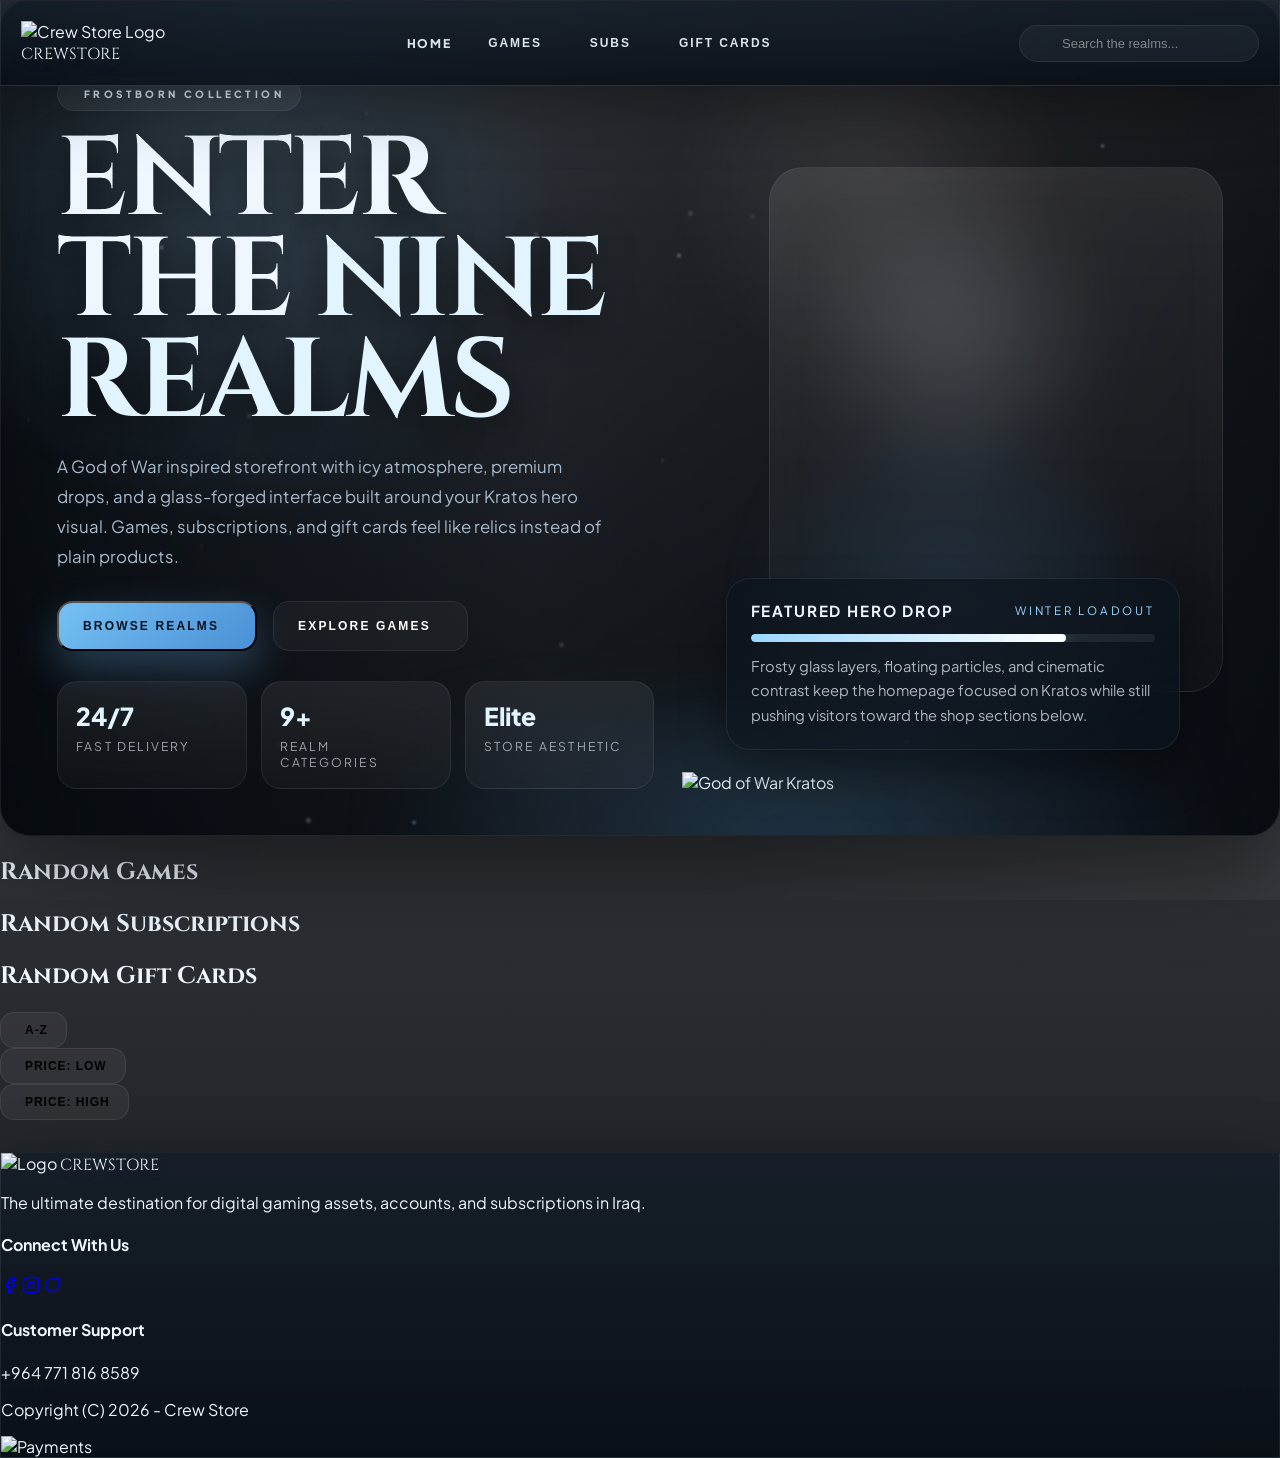
==== index.html @ a1fa2685 "Update index.html" ====
<!DOCTYPE html>
<html lang="en">
<head>
    <meta charset="UTF-8">
    <meta name="viewport" content="width=device-width, initial-scale=1.0">
    <title>Crew Store | Official</title>
    <link rel="icon" type="image/png" href="https://www.image2url.com/r2/default/images/1776077887655-81c34eec-f826-4982-abd4-e741de9067ad.png">
    <script src="https://cdn.tailwindcss.com"></script>
    <script src="https://unpkg.com/lucide@latest"></script>
    <style>
        @import url('https://fonts.googleapis.com/css2?family=Cinzel:wght@600;700;800&family=Plus+Jakarta+Sans:wght@400;500;600;700;800&display=swap');

        :root {
            --bg-dark: #05070b;
            --bg-deep: #0a1118;
            --glass: rgba(173, 216, 255, 0.09);
            --glass-strong: rgba(205, 233, 255, 0.14);
            --line: rgba(255, 255, 255, 0.12);
            --ice: #9bd7ff;
            --ice-strong: #e2f4ff;
            --frost: #74bfff;
            --ember: #d3523b;
            --text: #eef6ff;
            --muted: #a9bbcb;
        }

        * { box-sizing: border-box; }
        html { scroll-behavior: smooth; }

        body {
            font-family: 'Plus Jakarta Sans', sans-serif;
            background:
                radial-gradient(circle at 20% 20%, rgba(116, 191, 255, 0.12), transparent 28%),
                radial-gradient(circle at 80% 15%, rgba(211, 82, 59, 0.12), transparent 22%),
                linear-gradient(rgba(3, 7, 12, 0.7), rgba(3, 7, 12, 0.92)),
                url('https://www.image2url.com/r2/default/images/1776157434300-bdce2c6e-256c-4b2a-a577-ee45d7a751af.jpg') center/cover fixed;
            color: var(--text);
            min-height: 100vh;
            margin: 0;
            overflow-x: hidden;
        }

        body::before {
            content: "";
            position: fixed;
            inset: 0;
            background:
                linear-gradient(115deg, rgba(124, 203, 255, 0.06), transparent 40%),
                linear-gradient(290deg, rgba(255, 255, 255, 0.05), transparent 38%);
            pointer-events: none;
            z-index: -1;
        }

        nav {
            height: 86px;
            display: flex;
            align-items: center;
            position: fixed;
            top: 0;
            width: 100%;
            z-index: 1000;
        }

        .nav-container {
            max-width: 1280px;
            margin: 0 auto;
            width: 100%;
            display: flex;
            justify-content: space-between;
            align-items: center;
            padding: 0 20px;
            gap: 20px;
        }

        .glass {
            background: linear-gradient(180deg, rgba(18, 29, 41, 0.72), rgba(8, 14, 22, 0.82));
            backdrop-filter: blur(26px);
            -webkit-backdrop-filter: blur(26px);
            border: 1px solid rgba(255, 255, 255, 0.08);
            box-shadow: 0 18px 60px rgba(0, 0, 0, 0.38);
        }

        .nav-shell { border-bottom: 1px solid rgba(255, 255, 255, 0.08); }

        .nav-links {
            display: flex;
            gap: 24px;
            align-items: center;
            flex-wrap: wrap;
            justify-content: center;
        }

        .nav-links a,
        .nav-links button {
            text-decoration: none;
            color: rgba(238, 246, 255, 0.92);
            font-weight: 800;
            font-size: 12px;
            letter-spacing: 0.16em;
            background: none;
            border: none;
            cursor: pointer;
            display: flex;
            align-items: center;
            gap: 6px;
            transition: 0.25s ease;
            text-transform: uppercase;
        }

        .nav-links a:hover,
        .nav-links button:hover {
            color: var(--ice-strong);
            text-shadow: 0 0 20px rgba(155, 215, 255, 0.45);
        }

        .brand-title {
            font-family: 'Cinzel', serif;
            text-shadow: 0 0 24px rgba(155, 215, 255, 0.28);
        }

        .dropdown { position: relative; padding: 31px 0; }

        .dropdown-menu {
            display: none;
            position: absolute;
            top: 80px;
            left: 0;
            min-width: 220px;
            border-radius: 18px;
            padding: 10px 0;
            background: rgba(11, 18, 26, 0.92);
            backdrop-filter: blur(16px);
            border: 1px solid rgba(255, 255, 255, 0.08);
            box-shadow: 0 20px 45px rgba(0, 0, 0, 0.5);
        }

        .dropdown:hover .dropdown-menu { display: block; }

        .dropdown-menu a {
            display: flex;
            align-items: center;
            gap: 10px;
            padding: 12px 18px;
            font-size: 11px;
            text-shadow: none;
        }

        .dropdown-menu a:hover {
            background: rgba(116, 191, 255, 0.18);
            color: white;
        }

        .search-container {
            position: relative;
            width: 240px;
            display: flex;
            align-items: center;
            flex-shrink: 0;
        }

        .search-container input {
            width: 100%;
            background: rgba(255, 255, 255, 0.05);
            border: 1px solid rgba(255, 255, 255, 0.08);
            border-radius: 999px;
            padding: 10px 16px 10px 42px;
            color: white;
            outline: none;
            font-size: 13px;
            backdrop-filter: blur(16px);
        }

        .search-container input::placeholder { color: rgba(255, 255, 255, 0.46); }

        .search-container i {
            position: absolute;
            left: 15px;
            top: 50%;
            transform: translateY(-50%);
            color: var(--ice);
            width: 16px;
            height: 16px;
            pointer-events: none;
        }

        .hero-shell {
            position: relative;
            min-height: calc(100vh - 120px);
            border-radius: 30px;
            overflow: hidden;
            border: 1px solid rgba(255, 255, 255, 0.06);
            box-shadow: 0 30px 90px rgba(0, 0, 0, 0.45);
            background:
                linear-gradient(90deg, rgba(4, 8, 13, 0.9) 0%, rgba(4, 8, 13, 0.52) 42%, rgba(4, 8, 13, 0.85) 100%),
                url('https://www.image2url.com/r2/default/images/1776157434300-bdce2c6e-256c-4b2a-a577-ee45d7a751af.jpg') center/cover;
            isolation: isolate;
        }

        .hero-shell::before {
            content: "";
            position: absolute;
            inset: 0;
            background:
                radial-gradient(circle at 18% 24%, rgba(159, 218, 255, 0.17), transparent 26%),
                radial-gradient(circle at 68% 22%, rgba(255, 255, 255, 0.08), transparent 18%),
                linear-gradient(180deg, rgba(255, 255, 255, 0.04), transparent 30%, rgba(4, 8, 13, 0.4) 100%);
            pointer-events: none;
            z-index: 0;
        }

        .hero-shell::after {
            content: "";
            position: absolute;
            inset: auto -10% -20% 15%;
            height: 280px;
            background: radial-gradient(circle, rgba(116, 191, 255, 0.2), transparent 68%);
            filter: blur(40px);
            z-index: 0;
        }

        .rune-grid {
            position: absolute;
            inset: 0;
            background-image:
                linear-gradient(rgba(255, 255, 255, 0.035) 1px, transparent 1px),
                linear-gradient(90deg, rgba(255, 255, 255, 0.035) 1px, transparent 1px);
            background-size: 56px 56px;
            mask-image: linear-gradient(180deg, rgba(0,0,0,0.8), transparent 82%);
            opacity: 0.28;
            z-index: 0;
            pointer-events: none;
        }

        .particles {
            position: absolute;
            inset: 0;
            overflow: hidden;
            z-index: 1;
            pointer-events: none;
        }

        .particle {
            position: absolute;
            width: var(--size);
            height: var(--size);
            border-radius: 999px;
            background: radial-gradient(circle, rgba(230, 246, 255, 0.9), rgba(116, 191, 255, 0.15) 65%, transparent 72%);
            left: var(--left);
            top: var(--top);
            opacity: var(--opacity);
            filter: blur(1px);
            animation: drift var(--duration) linear infinite;
            animation-delay: var(--delay);
        }

        @keyframes drift {
            0% { transform: translate3d(0, 0, 0) scale(0.9); }
            50% { transform: translate3d(18px, -28px, 0) scale(1); }
            100% { transform: translate3d(-8px, -56px, 0) scale(0.92); }
        }

        .hero-grid {
            position: relative;
            z-index: 2;
            min-height: calc(100vh - 120px);
            display: grid;
            grid-template-columns: 1.05fr 0.95fr;
            align-items: center;
            gap: 28px;
            padding: 72px 56px 42px;
        }

        .hero-copy { max-width: 640px; }

        .eyebrow {
            display: inline-flex;
            align-items: center;
            gap: 10px;
            padding: 10px 16px;
            border-radius: 999px;
            background: rgba(226, 244, 255, 0.08);
            border: 1px solid rgba(255, 255, 255, 0.08);
            color: var(--ice-strong);
            font-size: 10px;
            font-weight: 800;
            letter-spacing: 0.34em;
            text-transform: uppercase;
            margin-bottom: 20px;
        }

        .hero-copy h1 {
            font-family: 'Cinzel', serif;
            font-size: clamp(3.5rem, 9vw, 7rem);
            line-height: 0.9;
            margin: 0 0 18px;
            text-transform: uppercase;
            letter-spacing: -0.03em;
            text-shadow: 0 12px 35px rgba(0, 0, 0, 0.55);
        }

        .frost { color: var(--ice-strong); }

        .hero-lead {
            color: var(--muted);
            font-size: 1.05rem;
            line-height: 1.8;
            max-width: 560px;
            margin-bottom: 28px;
        }

        .hero-actions {
            display: flex;
            gap: 16px;
            flex-wrap: wrap;
            margin-bottom: 30px;
        }

        .hero-btn {
            display: inline-flex;
            align-items: center;
            gap: 12px;
            padding: 16px 24px;
            border-radius: 16px;
            font-size: 12px;
            font-weight: 800;
            letter-spacing: 0.18em;
            text-transform: uppercase;
            transition: transform 0.25s ease, box-shadow 0.25s ease, background 0.25s ease;
        }

        .hero-btn:hover { transform: translateY(-2px); }

        .hero-btn.primary {
            background: linear-gradient(135deg, rgba(123, 203, 255, 0.95), rgba(78, 151, 223, 0.95));
            color: #02111d;
            box-shadow: 0 18px 40px rgba(116, 191, 255, 0.28);
        }

        .hero-btn.secondary {
            background: rgba(255, 255, 255, 0.04);
            color: white;
            border: 1px solid rgba(255, 255, 255, 0.08);
            backdrop-filter: blur(16px);
        }

        .hero-stats {
            display: grid;
            grid-template-columns: repeat(3, minmax(0, 1fr));
            gap: 14px;
            max-width: 620px;
        }

        .stat-card {
            padding: 18px;
            border-radius: 20px;
            background: linear-gradient(180deg, rgba(255, 255, 255, 0.07), rgba(255, 255, 255, 0.03));
            border: 1px solid rgba(255, 255, 255, 0.07);
            backdrop-filter: blur(18px);
        }

        .stat-card strong {
            display: block;
            font-size: 1.55rem;
            font-weight: 800;
            color: var(--ice-strong);
            margin-bottom: 6px;
        }

        .stat-card span {
            display: block;
            color: rgba(238, 246, 255, 0.62);
            font-size: 0.76rem;
            text-transform: uppercase;
            letter-spacing: 0.18em;
        }

        .hero-visual {
            position: relative;
            display: flex;
            justify-content: center;
            align-items: end;
            min-height: 720px;
        }

        .kratos-aura {
            position: absolute;
            inset: 8% 2% 10%;
            border-radius: 40px;
            background:
                radial-gradient(circle at 50% 35%, rgba(219, 242, 255, 0.18), transparent 34%),
                radial-gradient(circle at 50% 80%, rgba(86, 154, 213, 0.18), transparent 38%);
            filter: blur(28px);
        }

        .kratos-frame {
            position: absolute;
            inset: 13% 0 14% 16%;
            border-radius: 34px;
            border: 1px solid rgba(255, 255, 255, 0.09);
            background: linear-gradient(180deg, rgba(255, 255, 255, 0.08), rgba(255, 255, 255, 0.01));
            backdrop-filter: blur(18px);
            box-shadow: inset 0 0 80px rgba(255, 255, 255, 0.03);
        }

        .hero-visual img {
            position: relative;
            z-index: 2;
            width: min(100%, 760px);
            height: auto;
            object-fit: contain;
            filter: drop-shadow(0 30px 60px rgba(0, 0, 0, 0.72));
            animation: heroFloat 6.5s ease-in-out infinite;
        }

        @keyframes heroFloat {
            0%, 100% { transform: translateY(0); }
            50% { transform: translateY(-10px); }
        }

        .hero-panel {
            position: absolute;
            left: 8%;
            right: 8%;
            bottom: 6%;
            z-index: 3;
            padding: 22px 24px;
            border-radius: 24px;
            background: linear-gradient(180deg, rgba(12, 20, 29, 0.7), rgba(12, 20, 29, 0.56));
            border: 1px solid rgba(255, 255, 255, 0.08);
            backdrop-filter: blur(22px);
            box-shadow: 0 24px 44px rgba(0, 0, 0, 0.34);
        }

        .hero-panel-top {
            display: flex;
            justify-content: space-between;
            gap: 14px;
            align-items: center;
            margin-bottom: 14px;
            flex-wrap: wrap;
        }

        .hero-panel-top strong {
            font-size: 0.95rem;
            letter-spacing: 0.12em;
            text-transform: uppercase;
        }

        .hero-panel-top span {
            color: var(--ice);
            font-size: 0.72rem;
            letter-spacing: 0.24em;
            text-transform: uppercase;
        }

        .progress-track {
            width: 100%;
            height: 8px;
            border-radius: 999px;
            background: rgba(255, 255, 255, 0.07);
            overflow: hidden;
            margin-bottom: 12px;
        }

        .progress-fill {
            width: 78%;
            height: 100%;
            border-radius: inherit;
            background: linear-gradient(90deg, var(--ice), white);
            box-shadow: 0 0 22px rgba(155, 215, 255, 0.45);
        }

        .hero-panel p {
            margin: 0;
            color: rgba(238, 246, 255, 0.72);
            line-height: 1.65;
            font-size: 0.92rem;
        }

        .section-title { font-family: 'Cinzel', serif; }

        .product-card {
            background: linear-gradient(180deg, rgba(255, 255, 255, 0.055), rgba(255, 255, 255, 0.025));
            border: 1px solid rgba(255, 255, 255, 0.06);
            border-radius: 24px;
            overflow: hidden;
            transition: transform 0.35s ease, border-color 0.35s ease, background 0.35s ease, box-shadow 0.35s ease;
            backdrop-filter: blur(14px);
            box-shadow: 0 18px 45px rgba(0, 0, 0, 0.22);
        }

        .product-card:hover {
            transform: translateY(-8px);
            border-color: rgba(155, 215, 255, 0.42);
            background: linear-gradient(180deg, rgba(255, 255, 255, 0.08), rgba(255, 255, 255, 0.03));
            box-shadow: 0 24px 60px rgba(0, 0, 0, 0.28);
        }

        .product-card img { background: rgba(255, 255, 255, 0.03); }
        .neon-blue { box-shadow: 0 0 20px rgba(116, 191, 255, 0.28); }

        .filter-btn {
            background: rgba(255, 255, 255, 0.05);
            border: 1px solid rgba(255, 255, 255, 0.08);
            padding: 10px 18px;
            border-radius: 14px;
            font-size: 12px;
            font-weight: 800;
            transition: 0.25s ease;
            display: flex;
            align-items: center;
            gap: 6px;
            letter-spacing: 0.08em;
            text-transform: uppercase;
        }

        .filter-btn:hover {
            background: rgba(116, 191, 255, 0.18);
            border-color: rgba(155, 215, 255, 0.4);
        }

        #pagination {
            display: flex;
            justify-content: center;
            align-items: center;
            flex-wrap: wrap;
            gap: 8px;
            width: 100%;
            margin-top: 2rem;
        }

        .page-btn {
            min-width: 40px;
            height: 40px;
            display: flex;
            align-items: center;
            justify-content: center;
            border-radius: 12px;
            background: rgba(255, 255, 255, 0.045);
            border: 1px solid rgba(255, 255, 255, 0.08);
            transition: 0.25s ease;
            cursor: pointer;
            font-weight: 700;
        }

        .page-btn:hover:not(.disabled) {
            background: rgba(116, 191, 255, 0.15);
            border-color: rgba(155, 215, 255, 0.35);
        }

        .page-btn.active {
            background: linear-gradient(135deg, rgba(123, 203, 255, 0.9), rgba(78, 151, 223, 0.9));
            color: #04111c;
            border-color: transparent;
            box-shadow: 0 0 18px rgba(123, 203, 255, 0.28);
        }

        .page-dots {
            color: rgba(255, 255, 255, 0.3);
            padding: 0 5px;
        }

        .page-btn.disabled {
            opacity: 0.3;
            cursor: not-allowed;
        }

        footer a i { transition: 0.3s; }

        footer a:hover i {
            color: #fff;
            transform: scale(1.1);
        }

        .content-shell { position: relative; }

        @media (max-width: 1180px) {
            .nav-container {
                flex-wrap: wrap;
                justify-content: center;
                padding-top: 14px;
                padding-bottom: 14px;
            }

            nav { height: auto; }
            #content { padding-top: 170px !important; }

            .hero-grid {
                grid-template-columns: 1fr;
                padding: 44px 26px 30px;
            }

            .hero-copy { max-width: 100%; }
            .hero-visual { min-height: 560px; }
            .kratos-frame { inset: 10% 8% 10%; }
        }

        @media (max-width: 768px) {
            .nav-links { gap: 16px; }
            .search-container { width: 100%; }
            .hero-shell { min-height: auto; }

            .hero-copy h1 {
                font-size: clamp(2.8rem, 16vw, 4.6rem);
            }

            .hero-lead { font-size: 0.98rem; }

            .hero-actions {
                flex-direction: column;
                align-items: stretch;
            }

            .hero-btn { justify-content: center; }
            .hero-stats { grid-template-columns: 1fr; }
            .hero-visual { min-height: 470px; }

            .hero-panel {
                left: 14px;
                right: 14px;
                bottom: 14px;
                padding: 18px;
            }
        }
    </style>
</head>
<body>
    <nav class="glass nav-shell">
        <div class="nav-container">
            <div class="flex items-center gap-3 cursor-pointer group" onclick="showPage('home')">
                <div class="w-12 h-12 flex items-center justify-center transition group-hover:scale-110 duration-300">
                    <img src="https://www.image2url.com/r2/default/images/1776077887655-81c34eec-f826-4982-abd4-e741de9067ad.png" alt="Crew Store Logo" class="w-full h-full object-contain">
                </div>
                <span class="text-xl font-black uppercase tracking-tight brand-title">CREW<span class="text-sky-300">STORE</span></span>
            </div>

            <div class="nav-links">
                <a href="#" onclick="showPage('home')"><i data-lucide="home" class="w-4 h-4"></i> Home</a>
                <div class="dropdown">
                    <button><i data-lucide="gamepad-2" class="w-4 h-4"></i> Games <i data-lucide="chevron-down" class="w-3 h-3"></i></button>
                    <div class="dropdown-menu">
                        <a href="#" onclick="loadConfig('ps_games')"><i data-lucide="play" class="w-3 h-3"></i> PlayStation Games</a>
                        <a href="#" onclick="loadConfig('xbox_games')"><i data-lucide="box" class="w-3 h-3"></i> Xbox Games</a>
                        <a href="#" onclick="loadConfig('pc_games')"><i data-lucide="monitor" class="w-3 h-3"></i> PC / Steam Games</a>
                    </div>
                </div>
                <div class="dropdown">
                    <button><i data-lucide="refresh-cw" class="w-4 h-4"></i> Subs <i data-lucide="chevron-down" class="w-3 h-3"></i></button>
                    <div class="dropdown-menu">
                        <a href="#" onclick="loadConfig('ps_subs')"><i data-lucide="plus-circle" class="w-3 h-3"></i> PlayStation Plus</a>
                        <a href="#" onclick="loadConfig('xbox_subs')"><i data-lucide="layers" class="w-3 h-3"></i> Xbox Game Pass</a>
                        <a href="#" onclick="loadConfig('pc_subs')"><i data-lucide="cpu" class="w-3 h-3"></i> PC Subscriptions</a>
                    </div>
                </div>
                <div class="dropdown">
                    <button><i data-lucide="credit-card" class="w-4 h-4"></i> Gift Cards <i data-lucide="chevron-down" class="w-3 h-3"></i></button>
                    <div class="dropdown-menu">
                        <a href="#" onclick="loadConfig('ps_cards')"><i data-lucide="ticket" class="w-3 h-3"></i> PSN Gift Cards</a>
                        <a href="#" onclick="loadConfig('xbox_cards')"><i data-lucide="ticket" class="w-3 h-3"></i> Xbox Gift Cards</a>
                        <a href="#" onclick="loadConfig('pc_cards')"><i data-lucide="ticket" class="w-3 h-3"></i> Steam Gift Cards</a>
                    </div>
                </div>
            </div>

            <div class="search-container">
                <i data-lucide="search"></i>
                <input type="text" id="mainSearch" onkeyup="searchProducts()" placeholder="Search the realms...">
            </div>
        </div>
    </nav>

    <div id="content" class="pt-32 content-shell">
        <div id="home-view" class="max-w-7xl mx-auto px-4 md:px-6">
            <section class="hero-shell mb-20">
                <div class="rune-grid"></div>
                <div class="particles" id="hero-particles"></div>

                <div class="hero-grid">
                    <div class="hero-copy">
                        <span class="eyebrow">
                            <i data-lucide="sparkles" class="w-4 h-4"></i>
                            Frostborn Collection
                        </span>

                        <h1>
                            Enter the
                            <span class="frost">Nine Realms</span>
                        </h1>

                        <p class="hero-lead">
                            A God of War inspired storefront with icy atmosphere, premium drops, and a glass-forged interface built around your Kratos hero visual. Games, subscriptions, and gift cards feel like relics instead of plain products.
                        </p>

                        <div class="hero-actions">
                            <button onclick="document.getElementById('random-games-grid').scrollIntoView({behavior: 'smooth'})" class="hero-btn primary">
                                <span>Browse Realms</span>
                                <i data-lucide="axe" class="w-5 h-5"></i>
                            </button>
                            <button onclick="loadConfig('ps_games')" class="hero-btn secondary">
                                <span>Explore Games</span>
                                <i data-lucide="arrow-right" class="w-5 h-5"></i>
                            </button>
                        </div>

                        <div class="hero-stats">
                            <div class="stat-card">
                                <strong>24/7</strong>
                                <span>Fast Delivery</span>
                            </div>
                            <div class="stat-card">
                                <strong>9+</strong>
                                <span>Realm Categories</span>
                            </div>
                            <div class="stat-card">
                                <strong>Elite</strong>
                                <span>Store Aesthetic</span>
                            </div>
                        </div>
                    </div>

                    <div class="hero-visual">
                        <div class="kratos-aura"></div>
                        <div class="kratos-frame"></div>
                        <img src="https://www.image2url.com/r2/default/images/1776155563318-bd6675a4-7b08-4853-9fdf-aed6e7d56d20.png" alt="God of War Kratos">

                        <div class="hero-panel">
                            <div class="hero-panel-top">
                                <strong>Featured Hero Drop</strong>
                                <span>Winter Loadout</span>
                            </div>
                            <div class="progress-track">
                                <div class="progress-fill"></div>
                            </div>
                            <p>
                                Frosty glass layers, floating particles, and cinematic contrast keep the homepage focused on Kratos while still pushing visitors toward the shop sections below.
                            </p>
                        </div>
                    </div>
                </div>
            </section>

            <section class="mb-20">
                <h2 class="section-title text-2xl font-black mb-8 uppercase border-l-4 border-sky-300 pl-4 text-sky-200 flex items-center gap-3">
                    <i data-lucide="flame" class="w-6 h-6"></i> Random Games
                </h2>
                <div id="random-games-grid" class="grid grid-cols-1 md:grid-cols-4 gap-8"></div>
            </section>

            <section class="mb-20">
                <h2 class="section-title text-2xl font-black mb-8 uppercase border-l-4 border-sky-300 pl-4 text-sky-200 flex items-center gap-3">
                    <i data-lucide="zap" class="w-6 h-6"></i> Random Subscriptions
                </h2>
                <div id="random-subs-grid" class="grid grid-cols-1 md:grid-cols-4 gap-8"></div>
            </section>

            <section class="mb-20">
                <h2 class="section-title text-2xl font-black mb-8 uppercase border-l-4 border-sky-300 pl-4 text-sky-200 flex items-center gap-3">
                    <i data-lucide="gift" class="w-6 h-6"></i> Random Gift Cards
                </h2>
                <div id="random-cards-grid" class="grid grid-cols-1 md:grid-cols-4 gap-8 pb-10"></div>
            </section>
        </div>

        <div id="product-view" class="max-w-7xl mx-auto px-6 hidden">
            <div class="flex flex-col md:flex-row justify-between items-start md:items-center gap-6 mb-12">
                <h2 id="category-title" class="section-title text-4xl font-black uppercase text-sky-200 flex items-center gap-4"></h2>

                <div class="flex flex-wrap gap-4">
                    <button class="filter-btn" onclick="sortItems('name')"><i data-lucide="sort-asc" class="w-4 h-4"></i> A-Z</button>
                    <button class="filter-btn" onclick="sortItems('price-low')"><i data-lucide="trending-down" class="w-4 h-4"></i> Price: Low</button>
                    <button class="filter-btn" onclick="sortItems('price-high')"><i data-lucide="trending-up" class="w-4 h-4"></i> Price: High</button>
                </div>
            </div>

            <div id="product-grid" class="grid grid-cols-1 md:grid-cols-4 gap-8 mb-16"></div>
            <div id="pagination" class="pb-32"></div>
        </div>
    </div>

    <footer class="glass border-t border-white/10 py-16 mt-20">
        <div class="max-w-7xl mx-auto px-6">
            <div class="grid grid-cols-1 md:grid-cols-3 gap-12 items-start mb-16">
                <div class="flex flex-col items-center md:items-start gap-4">
                    <div class="flex items-center gap-3">
                        <img src="https://www.image2url.com/r2/default/images/1776077887655-81c34eec-f826-4982-abd4-e741de9067ad.png" alt="Logo" class="w-10 h-10 object-contain">
                        <span class="text-2xl font-black uppercase tracking-tight brand-title">CREW<span class="text-sky-300">STORE</span></span>
                    </div>
                    <p class="text-slate-300/70 text-sm text-center md:text-left max-w-xs leading-relaxed">
                        The ultimate destination for digital gaming assets, accounts, and subscriptions in Iraq.
                    </p>
                </div>

                <div class="flex flex-col items-center gap-5">
                    <h4 class="font-black uppercase tracking-[0.2em] text-[10px] text-sky-200">Connect With Us</h4>
                    <div class="flex gap-3">
                        <a href="https://www.facebook.com/CrewStore91" target="_blank" class="w-10 h-10 rounded-full bg-white/5 border border-white/10 flex items-center justify-center hover:bg-sky-500 transition-all duration-300">
                            <svg width="18" height="18" viewBox="0 0 24 24" fill="none" stroke="currentColor" stroke-width="2" stroke-linecap="round" stroke-linejoin="round"><path d="M18 2h-3a5 5 0 0 0-5 5v3H7v4h3v8h4v-8h3l1-4h-4V7a1 1 0 0 1 1-1h3z"></path></svg>
                        </a>
                        <a href="https://www.instagram.com/crewst0re" target="_blank" class="w-10 h-10 rounded-full bg-white/5 border border-white/10 flex items-center justify-center hover:bg-orange-500 transition-all duration-300">
                            <svg width="18" height="18" viewBox="0 0 24 24" fill="none" stroke="currentColor" stroke-width="2" stroke-linecap="round" stroke-linejoin="round"><rect width="20" height="20" x="2" y="2" rx="5" ry="5"></rect><path d="M16 11.37A4 4 0 1 1 12.63 8 4 4 0 0 1 16 11.37z"></path><line x1="17.5" x2="17.51" y1="6.5" y2="6.5"></line></svg>
                        </a>
                        <a href="https://wa.me/9647718168589" target="_blank" class="w-10 h-10 rounded-full bg-white/5 border border-white/10 flex items-center justify-center hover:bg-emerald-500 transition-all duration-300">
                            <svg width="18" height="18" viewBox="0 0 24 24" fill="none" stroke="currentColor" stroke-width="2" stroke-linecap="round" stroke-linejoin="round"><path d="M21 11.5a8.38 8.38 0 0 1-.9 3.8 8.5 8.5 0 1 1-7.6-11.7 8.38 8.38 0 0 1 3.8.9L21 3z"></path></svg>
                        </a>
                    </div>
                </div>

                <div class="flex flex-col items-center md:items-end gap-2">
                    <h4 class="font-black uppercase tracking-[0.2em] text-[10px] text-sky-200">Customer Support</h4>
                    <p class="text-white font-bold text-lg tracking-tight flex items-center gap-2">
                        <i data-lucide="phone" class="w-4 h-4 text-sky-300 mr-1"></i>
                        <span class="text-sky-300 text-sm">+964</span> 771 816 8589
                    </p>
                </div>
            </div>

            <div class="pt-8 border-t border-white/5 flex flex-col md:flex-row justify-between items-center gap-6">
                <p class="text-slate-400 text-[10px] uppercase tracking-[0.3em] font-bold">
                    Copyright (C) 2026 - <span class="text-sky-300">Crew Store</span>
                </p>
                <img src="https://www.image2url.com/r2/default/images/1776085578612-04ffa0e2-458f-461a-8052-a3450a9fb86f.png" alt="Payments" class="h-16 md:h-20 w-auto object-contain brightness-110">
            </div>
        </div>
    </footer>

    <script>
        const STORE_CONFIG = {
            'ps_games':   { id: '1AGvTOYX5qXX3ezaku0rwTbQ0TkxBvCEH7QZHCfjNuU8', tab: 'Games', title: 'PlayStation Games' },
            'xbox_games': { id: '1AGvTOYX5qXX3ezaku0rwTbQ0TkxBvCEH7QZHCfjNuU8', tab: 'Games', title: 'Xbox Games' },
            'pc_games':   { id: '1AGvTOYX5qXX3ezaku0rwTbQ0TkxBvCEH7QZHCfjNuU8', tab: 'Games', title: 'PC Games' },
            'ps_subs':    { id: '1AGvTOYX5qXX3ezaku0rwTbQ0TkxBvCEH7QZHCfjNuU8', tab: 'Subscriptions', title: 'PS Plus' },
            'xbox_subs':  { id: '1AGvTOYX5qXX3ezaku0rwTbQ0TkxBvCEH7QZHCfjNuU8', tab: 'Subscriptions', title: 'Game Pass' },
            'pc_subs':    { id: '1AGvTOYX5qXX3ezaku0rwTbQ0TkxBvCEH7QZHCfjNuU8', tab: 'Subscriptions', title: 'PC Subs' },
            'ps_cards':   { id: '1AGvTOYX5qXX3ezaku0rwTbQ0TkxBvCEH7QZHCfjNuU8', tab: 'GiftCards', title: 'PSN Cards' },
            'xbox_cards': { id: '1AGvTOYX5qXX3ezaku0rwTbQ0TkxBvCEH7QZHCfjNuU8', tab: 'GiftCards', title: 'Xbox Cards' },
            'pc_cards':   { id: '1AGvTOYX5qXX3ezaku0rwTbQ0TkxBvCEH7QZHCfjNuU8', tab: 'GiftCards', title: 'Steam Cards' }
        };

        const WHATSAPP_NUMBER = '9647718168589';
        let currentData = [];
        let currentPage = 1;
        const itemsPerPage = 24;

        async function fetchCSV(sheetId, tabName) {
            const url = `https://docs.google.com/spreadsheets/d/${sheetId}/gviz/tq?tqx=out:csv&sheet=${encodeURIComponent(tabName)}`;
            try {
                const response = await fetch(url);
                const text = await response.text();
                return parseCSV(text);
            } catch (e) {
                return [];
            }
        }

        function parseCSV(csv) {
            const lines = csv.split('\n');
            if (lines.length < 2) return [];
            const headers = lines[0].split(',').map(h => h.replace(/"/g, '').trim().toLowerCase());
            return lines.slice(1).map(line => {
                const values = line.split(/,(?=(?:(?:[^"]*"){2})*[^"]*$)/);
                const row = {};
                headers.forEach((h, i) => {
                    row[h] = values[i] ? values[i].replace(/"/g, '').trim() : "";
                });
                return row;
            });
        }

        function createCard(p) {
            const name = p.name || p.Name || "Item";
            const price = p.price || p.Price || "";
            const cat = p.category || p.Category || "Standard";
            const img = p.imageurl || p.ImageURL || "https://via.placeholder.com/400";
            return `
                <div class="product-card p-4">
                    <img src="${img}" class="w-full h-64 object-cover rounded-2xl mb-4 shadow-xl" alt="${name}">
                    <h3 class="font-bold text-lg leading-tight mb-1">${name}</h3>
                    <p class="text-sky-200/60 text-xs font-bold uppercase tracking-widest mb-4">${cat}</p>
                    <div class="flex justify-between items-center gap-3">
                        <span class="text-2xl font-black text-sky-300">${price}</span>
                        <a href="https://wa.me/${WHATSAPP_NUMBER}?text=I%20want%20to%20buy%20${encodeURIComponent(name)}"
                           target="_blank" class="bg-sky-400 text-slate-950 p-3 rounded-2xl hover:bg-sky-300 transition neon-blue">
                            <i data-lucide="shopping-cart" class="w-5 h-5"></i>
                        </a>
                    </div>
                </div>`;
        }

        async function loadConfig(key) {
            showPage('product');
            document.getElementById('category-title').innerText = STORE_CONFIG[key].title;
            currentData = await fetchCSV(STORE_CONFIG[key].id, STORE_CONFIG[key].tab);
            currentPage = 1;
            renderGrid();
        }

        function renderGrid() {
            const start = (currentPage - 1) * itemsPerPage;
            const end = start + itemsPerPage;
            const paginatedItems = currentData.slice(start, end);
            document.getElementById('product-grid').innerHTML = paginatedItems.map(p => createCard(p)).join('');
            renderPagination();
            lucide.createIcons();
        }

        function createPageBtn(page, label, active = false, disabled = false) {
            const btn = document.createElement('button');
            btn.innerHTML = label;
            btn.className = `page-btn ${active ? 'active' : ''} ${disabled ? 'disabled' : ''}`;
            if (!disabled) {
                btn.onclick = () => {
                    currentPage = page;
                    renderGrid();
                    window.scrollTo({ top: 0, behavior: 'smooth' });
                };
            }
            return btn;
        }

        function renderPagination() {
            const pageCount = Math.ceil(currentData.length / itemsPerPage);
            const container = document.getElementById('pagination');
            container.innerHTML = '';
            if (pageCount <= 1) return;
            container.appendChild(createPageBtn(currentPage - 1, '<i data-lucide="chevron-left" class="w-4 h-4"></i>', false, currentPage === 1));
            const delta = 1;
            const range = [];
            for (let i = 1; i <= pageCount; i++) {
                if (i === 1 || i === pageCount || (i >= currentPage - delta && i <= currentPage + delta)) range.push(i);
            }
            let l;
            for (let i of range) {
                if (l) {
                    if (i - l === 2) container.appendChild(createPageBtn(l + 1, l + 1));
                    else if (i - l !== 1) {
                        const dots = document.createElement('span');
                        dots.innerText = '...';
                        dots.className = 'page-dots';
                        container.appendChild(dots);
                    }
                }
                container.appendChild(createPageBtn(i, i, i === currentPage));
                l = i;
            }
            container.appendChild(createPageBtn(currentPage + 1, '<i data-lucide="chevron-right" class="w-4 h-4"></i>', false, currentPage === pageCount));
            lucide.createIcons();
        }

        function cleanPrice(price) {
            if (!price) return 0;
            return parseFloat(price.toString().replace(/[^\d.]/g, '')) || 0;
        }

        function sortItems(type) {
            if (type === 'name') currentData.sort((a, b) => (a.name || "").localeCompare(b.name || ""));
            else if (type === 'price-low') currentData.sort((a, b) => cleanPrice(a.price) - cleanPrice(b.price));
            else if (type === 'price-high') currentData.sort((a, b) => cleanPrice(b.price) - cleanPrice(a.price));
            currentPage = 1;
            renderGrid();
        }

        async function loadHome() {
            const games = (await fetchCSV(STORE_CONFIG['ps_games'].id, 'Games')).sort(() => 0.5 - Math.random()).slice(0, 4);
            const subs = (await fetchCSV(STORE_CONFIG['ps_subs'].id, 'Subscriptions')).sort(() => 0.5 - Math.random()).slice(0, 4);
            const cards = (await fetchCSV(STORE_CONFIG['ps_cards'].id, 'GiftCards')).sort(() => 0.5 - Math.random()).slice(0, 4);
            document.getElementById('random-games-grid').innerHTML = games.map(p => createCard(p)).join('');
            document.getElementById('random-subs-grid').innerHTML = subs.map(p => createCard(p)).join('');
            document.getElementById('random-cards-grid').innerHTML = cards.map(p => createCard(p)).join('');
            lucide.createIcons();
        }

        function searchProducts() {
            const query = document.getElementById('mainSearch').value.toLowerCase();
            if (query.length < 2) return;
            showPage('product');
            document.getElementById('category-title').innerText = "Search Results";
            fetchCSV(STORE_CONFIG['ps_games'].id, 'Games').then(data => {
                currentData = data.filter(p => (p.name || "").toLowerCase().includes(query));
                renderGrid();
            });
        }

        function showPage(page) {
            const home = document.getElementById('home-view');
            const prod = document.getElementById('product-view');
            if (page === 'home') {
                home.classList.remove('hidden');
                prod.classList.add('hidden');
                loadHome();
            } else {
                home.classList.add('hidden');
                prod.classList.remove('hidden');
            }
            setTimeout(() => lucide.createIcons(), 100);
        }

        function renderParticles() {
            const container = document.getElementById('hero-particles');
            if (!container) return;
            const particles = Array.from({ length: 30 }, () => {
                const size = `${Math.random() * 5 + 2}px`;
                const left = `${Math.random() * 100}%`;
                const top = `${Math.random() * 100}%`;
                const opacity = (Math.random() * 0.5 + 0.2).toFixed(2);
                const duration = `${Math.random() * 10 + 8}s`;
                const delay = `${Math.random() * -18}s`;
                return `<span class="particle" style="--size:${size}; --left:${left}; --top:${top}; --opacity:${opacity}; --duration:${duration}; --delay:${delay};"></span>`;
            });
            container.innerHTML = particles.join('');
        }

        window.onload = () => {
            renderParticles();
            loadHome();
            lucide.createIcons();
        };
    </script>
</body>
</html>
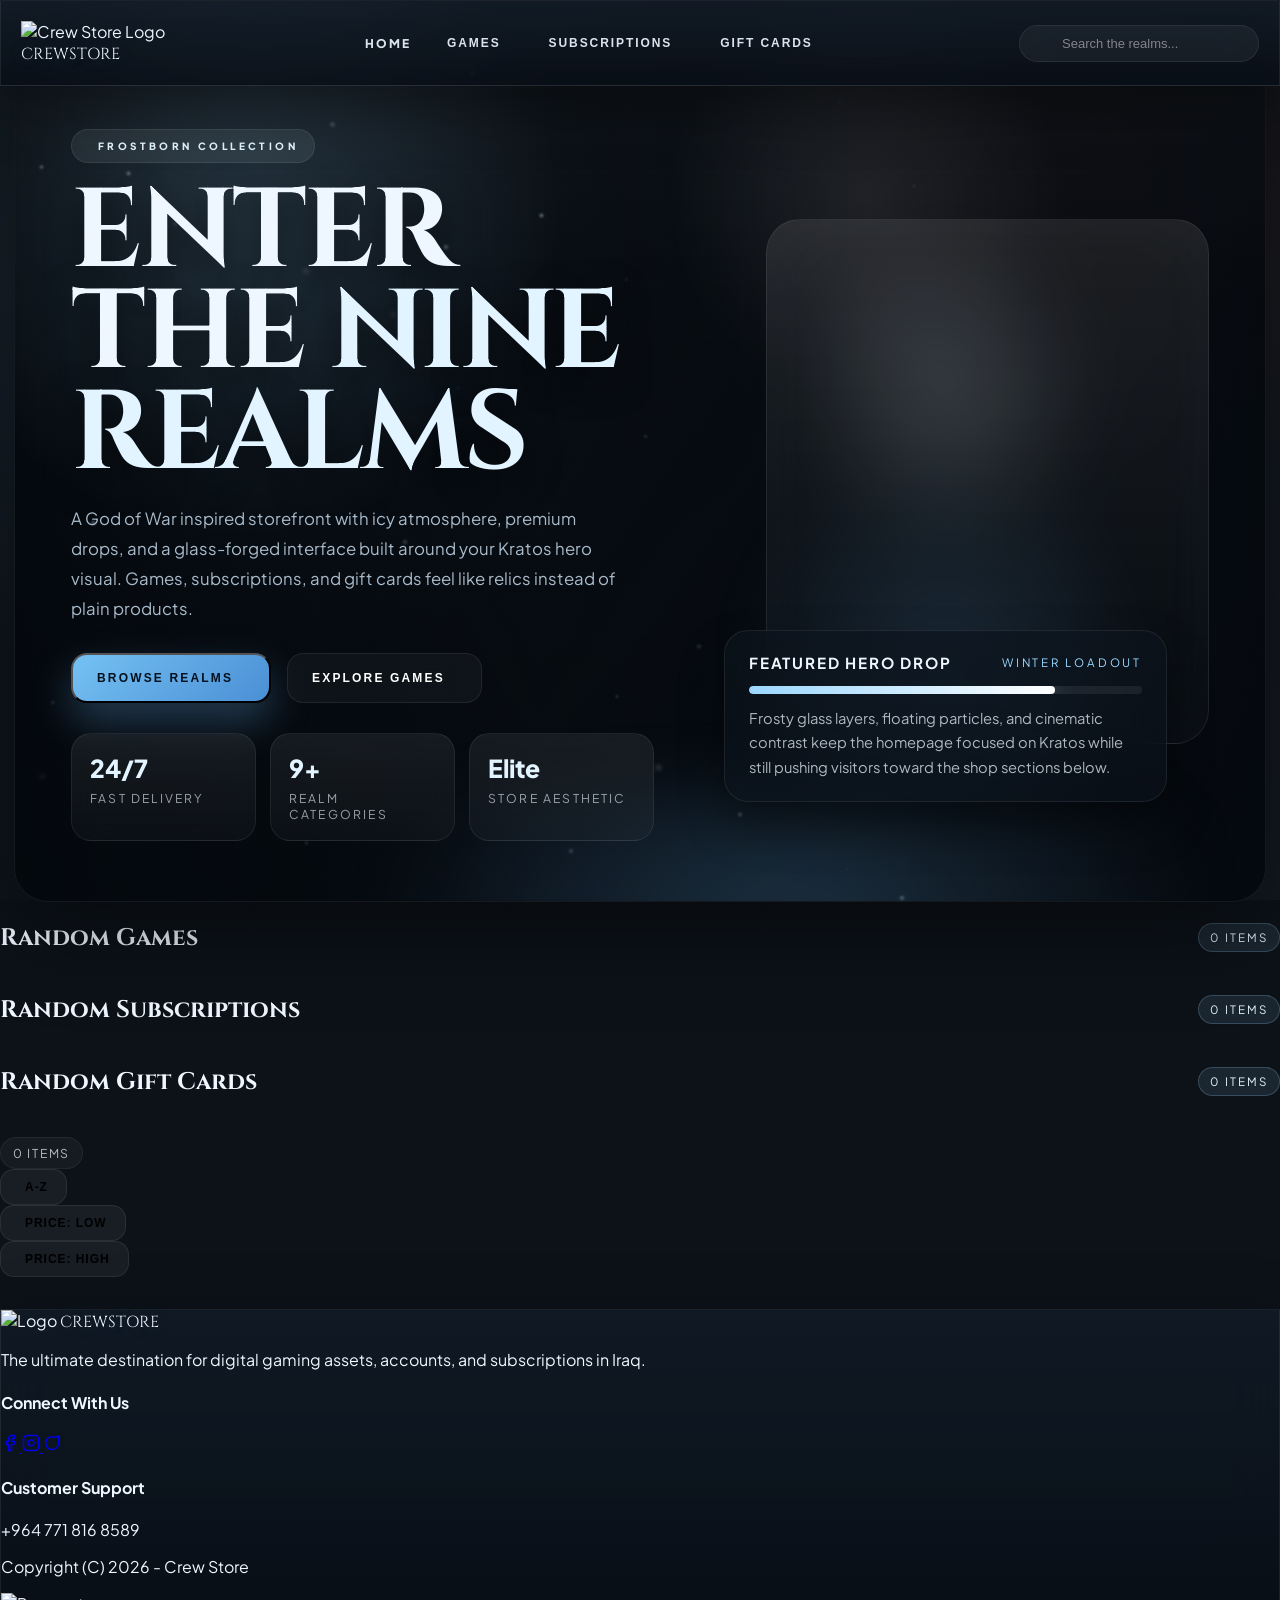
==== commit 928b8dc1: "Update index.html" ====
--- a/index.html
+++ b/index.html
@@ -30,10 +30,10 @@
         body {
             font-family: 'Plus Jakarta Sans', sans-serif;
             background:
-                radial-gradient(circle at 20% 20%, rgba(116, 191, 255, 0.12), transparent 28%),
-                radial-gradient(circle at 80% 15%, rgba(211, 82, 59, 0.12), transparent 22%),
-                linear-gradient(rgba(3, 7, 12, 0.7), rgba(3, 7, 12, 0.92)),
-                url('https://www.image2url.com/r2/default/images/1776157434300-bdce2c6e-256c-4b2a-a577-ee45d7a751af.jpg') center/cover fixed;
+                radial-gradient(circle at 18% 18%, rgba(116, 191, 255, 0.1), transparent 24%),
+                radial-gradient(circle at 82% 12%, rgba(211, 82, 59, 0.1), transparent 20%),
+                linear-gradient(180deg, rgba(4, 9, 15, 0.96), rgba(7, 13, 20, 0.98)),
+                url('https://www.image2url.com/r2/default/images/1776157434300-bdce2c6e-256c-4b2a-a577-ee45d7a751af.jpg') center 22%/145% auto fixed;
             color: var(--text);
             min-height: 100vh;
             margin: 0;
@@ -45,8 +45,24 @@
             position: fixed;
             inset: 0;
             background:
-                linear-gradient(115deg, rgba(124, 203, 255, 0.06), transparent 40%),
-                linear-gradient(290deg, rgba(255, 255, 255, 0.05), transparent 38%);
+                linear-gradient(115deg, rgba(124, 203, 255, 0.04), transparent 42%),
+                linear-gradient(290deg, rgba(255, 255, 255, 0.03), transparent 38%),
+                radial-gradient(circle at 50% 130%, rgba(116, 191, 255, 0.14), transparent 34%);
+            pointer-events: none;
+            z-index: -1;
+        }
+
+        body::after {
+            content: "";
+            position: fixed;
+            inset: 0;
+            background:
+                linear-gradient(180deg, rgba(255, 255, 255, 0.02) 0, transparent 20%),
+                linear-gradient(rgba(255, 255, 255, 0.018) 1px, transparent 1px),
+                linear-gradient(90deg, rgba(255, 255, 255, 0.018) 1px, transparent 1px);
+            background-size: auto, 72px 72px, 72px 72px;
+            mask-image: linear-gradient(180deg, rgba(0,0,0,0.3), rgba(0,0,0,0.8));
+            opacity: 0.32;
             pointer-events: none;
             z-index: -1;
         }
@@ -185,8 +201,11 @@
 
         .hero-shell {
             position: relative;
-            min-height: calc(100vh - 120px);
-            border-radius: 30px;
+            min-height: 100vh;
+            width: calc(100vw - 28px);
+            margin-left: calc(50% - 50vw + 14px);
+            margin-right: calc(50% - 50vw + 14px);
+            border-radius: 34px;
             overflow: hidden;
             border: 1px solid rgba(255, 255, 255, 0.06);
             box-shadow: 0 30px 90px rgba(0, 0, 0, 0.45);
@@ -253,6 +272,11 @@
             animation-delay: var(--delay);
         }
 
+        .particle.soft {
+            background: radial-gradient(circle, rgba(255, 255, 255, 0.72), rgba(116, 191, 255, 0.08) 60%, transparent 74%);
+            filter: blur(2px);
+        }
+
         @keyframes drift {
             0% { transform: translate3d(0, 0, 0) scale(0.9); }
             50% { transform: translate3d(18px, -28px, 0) scale(1); }
@@ -262,12 +286,12 @@
         .hero-grid {
             position: relative;
             z-index: 2;
-            min-height: calc(100vh - 120px);
+            min-height: 100vh;
             display: grid;
             grid-template-columns: 1.05fr 0.95fr;
             align-items: center;
             gap: 28px;
-            padding: 72px 56px 42px;
+            padding: 110px 56px 42px;
         }
 
         .hero-copy { max-width: 640px; }
@@ -402,14 +426,26 @@
             box-shadow: inset 0 0 80px rgba(255, 255, 255, 0.03);
         }
 
-        .hero-visual img {
+        .kratos-crop {
             position: relative;
             z-index: 2;
             width: min(100%, 760px);
+            height: 720px;
+            overflow: hidden;
+            display: flex;
+            justify-content: center;
+            align-items: flex-end;
+            mask-image: linear-gradient(180deg, black 0 82%, transparent 100%);
+        }
+
+        .hero-visual img {
+            position: relative;
+            width: 100%;
             height: auto;
             object-fit: contain;
             filter: drop-shadow(0 30px 60px rgba(0, 0, 0, 0.72));
             animation: heroFloat 6.5s ease-in-out infinite;
+            transform: translateY(74px) scale(1.08);
         }
 
         @keyframes heroFloat {
@@ -477,6 +513,43 @@
             font-size: 0.92rem;
         }
 
+        .count-chip {
+            display: inline-flex;
+            align-items: center;
+            justify-content: center;
+            min-width: 40px;
+            padding: 6px 11px;
+            border-radius: 999px;
+            background: rgba(155, 215, 255, 0.1);
+            border: 1px solid rgba(155, 215, 255, 0.22);
+            color: var(--ice-strong);
+            font-size: 0.72rem;
+            letter-spacing: 0.18em;
+            text-transform: uppercase;
+        }
+
+        .section-head {
+            display: flex;
+            align-items: center;
+            justify-content: space-between;
+            gap: 16px;
+            flex-wrap: wrap;
+        }
+
+        .category-meta {
+            display: inline-flex;
+            align-items: center;
+            gap: 12px;
+            padding: 7px 12px;
+            border-radius: 999px;
+            background: rgba(255, 255, 255, 0.04);
+            border: 1px solid rgba(255, 255, 255, 0.06);
+            color: rgba(238, 246, 255, 0.72);
+            font-size: 0.76rem;
+            letter-spacing: 0.14em;
+            text-transform: uppercase;
+        }
+
         .section-title { font-family: 'Cinzel', serif; }
 
         .product-card {
@@ -593,12 +666,19 @@
             .hero-copy { max-width: 100%; }
             .hero-visual { min-height: 560px; }
             .kratos-frame { inset: 10% 8% 10%; }
+            .kratos-crop { height: 560px; }
         }
 
         @media (max-width: 768px) {
             .nav-links { gap: 16px; }
             .search-container { width: 100%; }
-            .hero-shell { min-height: auto; }
+            .hero-shell {
+                min-height: 100svh;
+                width: calc(100vw - 16px);
+                margin-left: calc(50% - 50vw + 8px);
+                margin-right: calc(50% - 50vw + 8px);
+                border-radius: 24px;
+            }
 
             .hero-copy h1 {
                 font-size: clamp(2.8rem, 16vw, 4.6rem);
@@ -614,6 +694,10 @@
             .hero-btn { justify-content: center; }
             .hero-stats { grid-template-columns: 1fr; }
             .hero-visual { min-height: 470px; }
+            .kratos-crop {
+                height: 470px;
+                width: min(100%, 520px);
+            }
 
             .hero-panel {
                 left: 14px;
@@ -645,19 +729,19 @@
                     </div>
                 </div>
                 <div class="dropdown">
-                    <button><i data-lucide="refresh-cw" class="w-4 h-4"></i> Subs <i data-lucide="chevron-down" class="w-3 h-3"></i></button>
+                    <button><i data-lucide="layers-3" class="w-4 h-4"></i> Subscriptions <i data-lucide="chevron-down" class="w-3 h-3"></i></button>
                     <div class="dropdown-menu">
-                        <a href="#" onclick="loadConfig('ps_subs')"><i data-lucide="plus-circle" class="w-3 h-3"></i> PlayStation Plus</a>
-                        <a href="#" onclick="loadConfig('xbox_subs')"><i data-lucide="layers" class="w-3 h-3"></i> Xbox Game Pass</a>
-                        <a href="#" onclick="loadConfig('pc_subs')"><i data-lucide="cpu" class="w-3 h-3"></i> PC Subscriptions</a>
+                        <a href="#" onclick="loadConfig('ps_subs')"><i data-lucide="shield-plus" class="w-3 h-3"></i> PlayStation Plus</a>
+                        <a href="#" onclick="loadConfig('xbox_subs')"><i data-lucide="badge-plus" class="w-3 h-3"></i> Xbox Game Pass</a>
+                        <a href="#" onclick="loadConfig('pc_subs')"><i data-lucide="orbit" class="w-3 h-3"></i> PC Subscriptions</a>
                     </div>
                 </div>
                 <div class="dropdown">
-                    <button><i data-lucide="credit-card" class="w-4 h-4"></i> Gift Cards <i data-lucide="chevron-down" class="w-3 h-3"></i></button>
+                    <button><i data-lucide="ticket-percent" class="w-4 h-4"></i> Gift Cards <i data-lucide="chevron-down" class="w-3 h-3"></i></button>
                     <div class="dropdown-menu">
-                        <a href="#" onclick="loadConfig('ps_cards')"><i data-lucide="ticket" class="w-3 h-3"></i> PSN Gift Cards</a>
-                        <a href="#" onclick="loadConfig('xbox_cards')"><i data-lucide="ticket" class="w-3 h-3"></i> Xbox Gift Cards</a>
-                        <a href="#" onclick="loadConfig('pc_cards')"><i data-lucide="ticket" class="w-3 h-3"></i> Steam Gift Cards</a>
+                        <a href="#" onclick="loadConfig('ps_cards')"><i data-lucide="wallet-cards" class="w-3 h-3"></i> PSN Gift Cards</a>
+                        <a href="#" onclick="loadConfig('xbox_cards')"><i data-lucide="wallet-cards" class="w-3 h-3"></i> Xbox Gift Cards</a>
+                        <a href="#" onclick="loadConfig('pc_cards')"><i data-lucide="wallet-cards" class="w-3 h-3"></i> Steam Gift Cards</a>
                     </div>
                 </div>
             </div>
@@ -721,7 +805,9 @@
                     <div class="hero-visual">
                         <div class="kratos-aura"></div>
                         <div class="kratos-frame"></div>
-                        <img src="https://www.image2url.com/r2/default/images/1776155563318-bd6675a4-7b08-4853-9fdf-aed6e7d56d20.png" alt="God of War Kratos">
+                        <div class="kratos-crop">
+                            <img src="https://www.image2url.com/r2/default/images/1776155563318-bd6675a4-7b08-4853-9fdf-aed6e7d56d20.png" alt="God of War Kratos">
+                        </div>
 
                         <div class="hero-panel">
                             <div class="hero-panel-top">
@@ -740,30 +826,42 @@
             </section>
 
             <section class="mb-20">
-                <h2 class="section-title text-2xl font-black mb-8 uppercase border-l-4 border-sky-300 pl-4 text-sky-200 flex items-center gap-3">
-                    <i data-lucide="flame" class="w-6 h-6"></i> Random Games
-                </h2>
+                <div class="section-head mb-8">
+                    <h2 class="section-title text-2xl font-black uppercase border-l-4 border-sky-300 pl-4 text-sky-200 flex items-center gap-3">
+                        <i data-lucide="swords" class="w-6 h-6"></i> Random Games
+                    </h2>
+                    <span id="games-count" class="count-chip">0</span>
+                </div>
                 <div id="random-games-grid" class="grid grid-cols-1 md:grid-cols-4 gap-8"></div>
             </section>
 
             <section class="mb-20">
-                <h2 class="section-title text-2xl font-black mb-8 uppercase border-l-4 border-sky-300 pl-4 text-sky-200 flex items-center gap-3">
-                    <i data-lucide="zap" class="w-6 h-6"></i> Random Subscriptions
-                </h2>
+                <div class="section-head mb-8">
+                    <h2 class="section-title text-2xl font-black uppercase border-l-4 border-sky-300 pl-4 text-sky-200 flex items-center gap-3">
+                        <i data-lucide="layers-3" class="w-6 h-6"></i> Random Subscriptions
+                    </h2>
+                    <span id="subs-count" class="count-chip">0</span>
+                </div>
                 <div id="random-subs-grid" class="grid grid-cols-1 md:grid-cols-4 gap-8"></div>
             </section>
 
             <section class="mb-20">
-                <h2 class="section-title text-2xl font-black mb-8 uppercase border-l-4 border-sky-300 pl-4 text-sky-200 flex items-center gap-3">
-                    <i data-lucide="gift" class="w-6 h-6"></i> Random Gift Cards
-                </h2>
+                <div class="section-head mb-8">
+                    <h2 class="section-title text-2xl font-black uppercase border-l-4 border-sky-300 pl-4 text-sky-200 flex items-center gap-3">
+                        <i data-lucide="ticket-percent" class="w-6 h-6"></i> Random Gift Cards
+                    </h2>
+                    <span id="cards-count" class="count-chip">0</span>
+                </div>
                 <div id="random-cards-grid" class="grid grid-cols-1 md:grid-cols-4 gap-8 pb-10"></div>
             </section>
         </div>
 
         <div id="product-view" class="max-w-7xl mx-auto px-6 hidden">
             <div class="flex flex-col md:flex-row justify-between items-start md:items-center gap-6 mb-12">
-                <h2 id="category-title" class="section-title text-4xl font-black uppercase text-sky-200 flex items-center gap-4"></h2>
+                <div class="flex items-center flex-wrap gap-4">
+                    <h2 id="category-title" class="section-title text-4xl font-black uppercase text-sky-200 flex items-center gap-4"></h2>
+                    <span id="category-count" class="category-meta">0 items</span>
+                </div>
 
                 <div class="flex flex-wrap gap-4">
                     <button class="filter-btn" onclick="sortItems('name')"><i data-lucide="sort-asc" class="w-4 h-4"></i> A-Z</button>
@@ -886,11 +984,21 @@
                 </div>`;
         }
 
+        function setText(id, value) {
+            const el = document.getElementById(id);
+            if (el) el.textContent = value;
+        }
+
+        function updateProductCount(count) {
+            setText('category-count', `${count} ${count === 1 ? 'item' : 'items'}`);
+        }
+
         async function loadConfig(key) {
             showPage('product');
             document.getElementById('category-title').innerText = STORE_CONFIG[key].title;
             currentData = await fetchCSV(STORE_CONFIG[key].id, STORE_CONFIG[key].tab);
             currentPage = 1;
+            updateProductCount(currentData.length);
             renderGrid();
         }
 
@@ -960,9 +1068,18 @@
         }
 
         async function loadHome() {
-            const games = (await fetchCSV(STORE_CONFIG['ps_games'].id, 'Games')).sort(() => 0.5 - Math.random()).slice(0, 4);
-            const subs = (await fetchCSV(STORE_CONFIG['ps_subs'].id, 'Subscriptions')).sort(() => 0.5 - Math.random()).slice(0, 4);
-            const cards = (await fetchCSV(STORE_CONFIG['ps_cards'].id, 'GiftCards')).sort(() => 0.5 - Math.random()).slice(0, 4);
+            const gamesData = await fetchCSV(STORE_CONFIG['ps_games'].id, 'Games');
+            const subsData = await fetchCSV(STORE_CONFIG['ps_subs'].id, 'Subscriptions');
+            const cardsData = await fetchCSV(STORE_CONFIG['ps_cards'].id, 'GiftCards');
+
+            const games = [...gamesData].sort(() => 0.5 - Math.random()).slice(0, 4);
+            const subs = [...subsData].sort(() => 0.5 - Math.random()).slice(0, 4);
+            const cards = [...cardsData].sort(() => 0.5 - Math.random()).slice(0, 4);
+
+            setText('games-count', `${gamesData.length} items`);
+            setText('subs-count', `${subsData.length} items`);
+            setText('cards-count', `${cardsData.length} items`);
+
             document.getElementById('random-games-grid').innerHTML = games.map(p => createCard(p)).join('');
             document.getElementById('random-subs-grid').innerHTML = subs.map(p => createCard(p)).join('');
             document.getElementById('random-cards-grid').innerHTML = cards.map(p => createCard(p)).join('');
@@ -976,6 +1093,7 @@
             document.getElementById('category-title').innerText = "Search Results";
             fetchCSV(STORE_CONFIG['ps_games'].id, 'Games').then(data => {
                 currentData = data.filter(p => (p.name || "").toLowerCase().includes(query));
+                updateProductCount(currentData.length);
                 renderGrid();
             });
         }
@@ -997,14 +1115,15 @@
         function renderParticles() {
             const container = document.getElementById('hero-particles');
             if (!container) return;
-            const particles = Array.from({ length: 30 }, () => {
+            const particles = Array.from({ length: 48 }, (_, index) => {
                 const size = `${Math.random() * 5 + 2}px`;
                 const left = `${Math.random() * 100}%`;
                 const top = `${Math.random() * 100}%`;
                 const opacity = (Math.random() * 0.5 + 0.2).toFixed(2);
                 const duration = `${Math.random() * 10 + 8}s`;
                 const delay = `${Math.random() * -18}s`;
-                return `<span class="particle" style="--size:${size}; --left:${left}; --top:${top}; --opacity:${opacity}; --duration:${duration}; --delay:${delay};"></span>`;
+                const kind = index % 3 === 0 ? 'particle soft' : 'particle';
+                return `<span class="${kind}" style="--size:${size}; --left:${left}; --top:${top}; --opacity:${opacity}; --duration:${duration}; --delay:${delay};"></span>`;
             });
             container.innerHTML = particles.join('');
         }
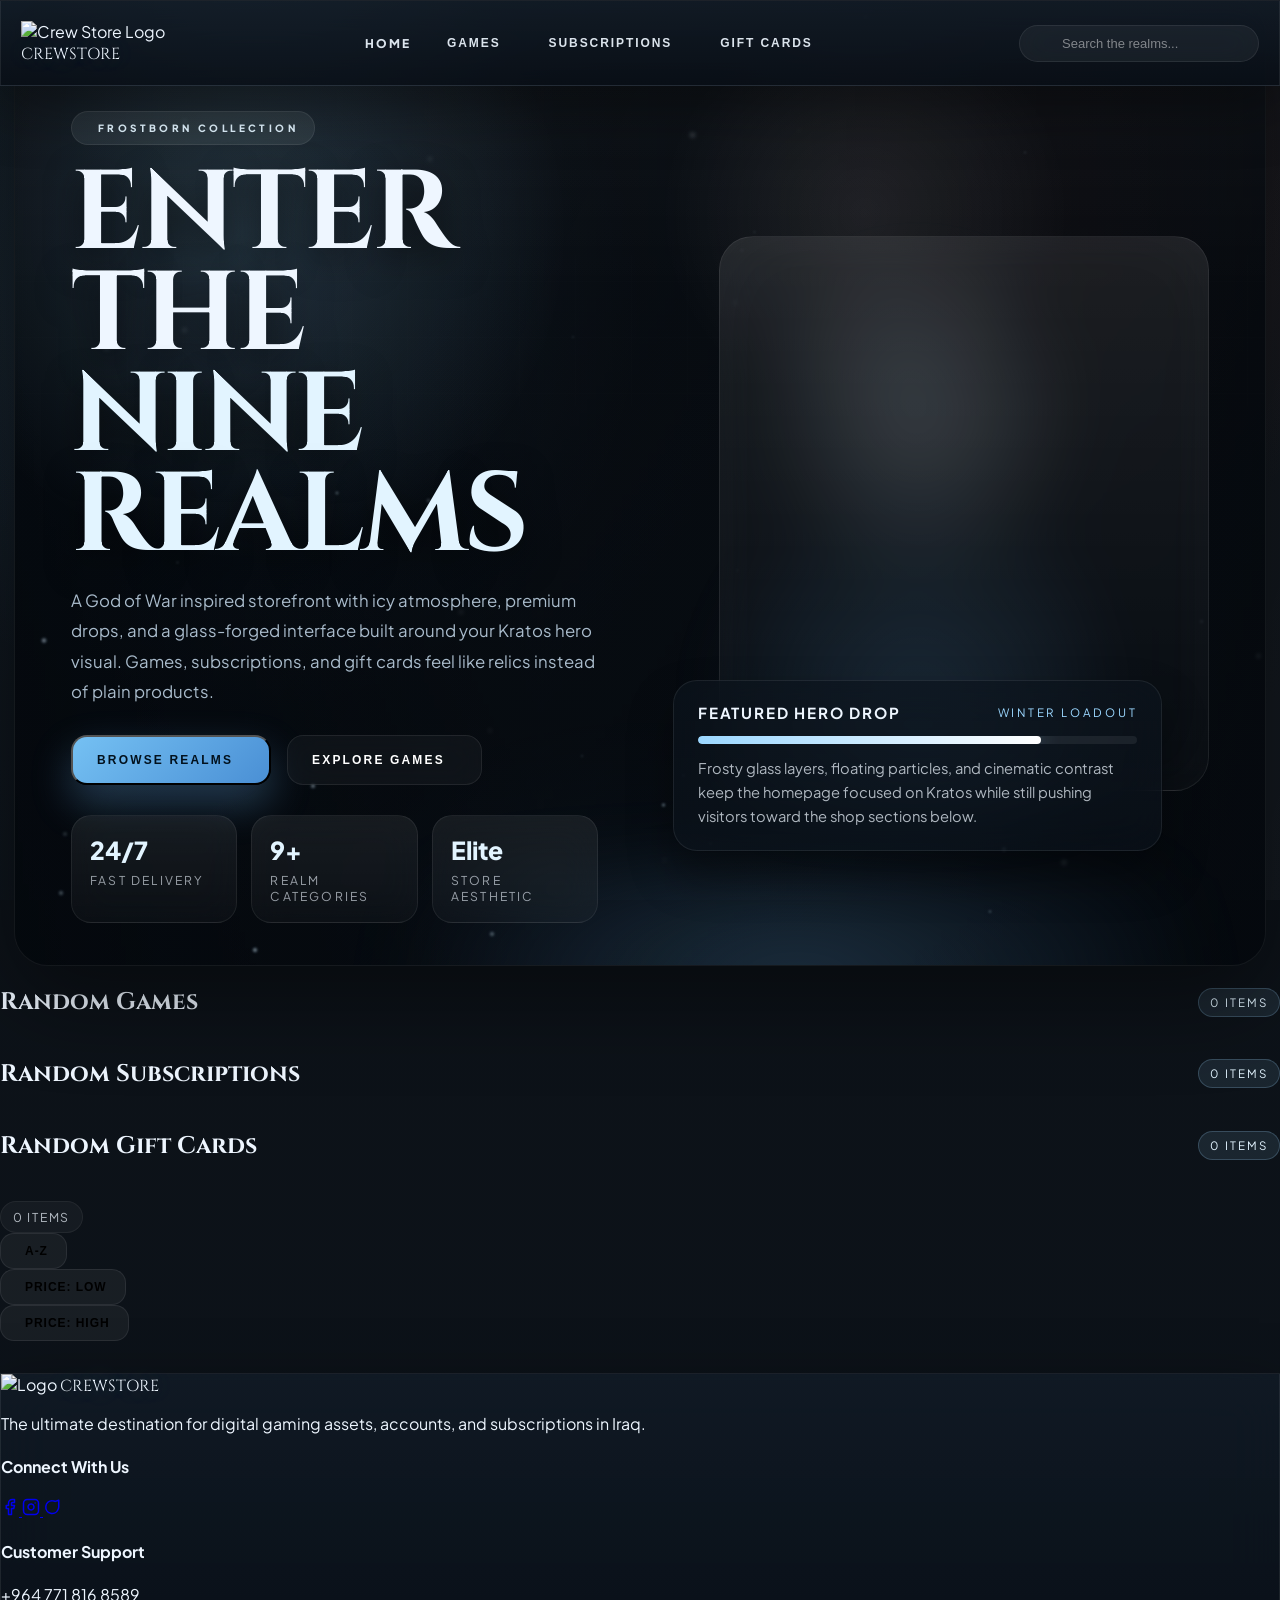
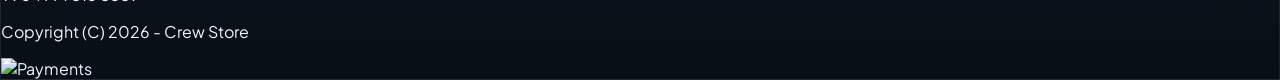
==== commit 35e5a738: "Update index.html" ====
--- a/index.html
+++ b/index.html
@@ -75,6 +75,13 @@
             top: 0;
             width: 100%;
             z-index: 1000;
+            transition: transform 0.35s ease, opacity 0.35s ease, background 0.35s ease;
+            will-change: transform;
+        }
+
+        nav.nav-hidden {
+            transform: translateY(calc(-100% - 10px));
+            opacity: 0;
         }
 
         .nav-container {
@@ -288,7 +295,7 @@
             z-index: 2;
             min-height: 100vh;
             display: grid;
-            grid-template-columns: 1.05fr 0.95fr;
+            grid-template-columns: minmax(0, 0.95fr) minmax(460px, 1.05fr);
             align-items: center;
             gap: 28px;
             padding: 110px 56px 42px;
@@ -404,6 +411,7 @@
             justify-content: center;
             align-items: end;
             min-height: 720px;
+            padding-right: 12px;
         }
 
         .kratos-aura {
@@ -429,23 +437,24 @@
         .kratos-crop {
             position: relative;
             z-index: 2;
-            width: min(100%, 760px);
-            height: 720px;
+            width: min(100%, 700px);
+            height: 760px;
             overflow: hidden;
             display: flex;
-            justify-content: center;
+            justify-content: flex-end;
             align-items: flex-end;
             mask-image: linear-gradient(180deg, black 0 82%, transparent 100%);
+            animation: heroFloat 6.5s ease-in-out infinite;
         }
 
         .hero-visual img {
             position: relative;
-            width: 100%;
+            width: 112%;
             height: auto;
             object-fit: contain;
             filter: drop-shadow(0 30px 60px rgba(0, 0, 0, 0.72));
-            animation: heroFloat 6.5s ease-in-out infinite;
-            transform: translateY(74px) scale(1.08);
+            transform: translateX(8%) translateY(36px) scale(1.04);
+            transform-origin: bottom center;
         }
 
         @keyframes heroFloat {
@@ -666,11 +675,36 @@
             .hero-copy { max-width: 100%; }
             .hero-visual { min-height: 560px; }
             .kratos-frame { inset: 10% 8% 10%; }
-            .kratos-crop { height: 560px; }
+            .kratos-crop {
+                width: min(100%, 620px);
+                height: 620px;
+                justify-content: center;
+            }
+
+            .hero-visual img {
+                width: 108%;
+                transform: translateX(2%) translateY(24px) scale(1.03);
+            }
         }
 
         @media (max-width: 768px) {
-            .nav-links { gap: 16px; }
+            .nav-container {
+                gap: 14px;
+                padding-left: 14px;
+                padding-right: 14px;
+            }
+
+            .nav-links {
+                gap: 12px;
+                width: 100%;
+            }
+
+            .nav-links a,
+            .nav-links button {
+                font-size: 10px;
+                letter-spacing: 0.12em;
+            }
+
             .search-container { width: 100%; }
             .hero-shell {
                 min-height: 100svh;
@@ -685,6 +719,10 @@
             }
 
             .hero-lead { font-size: 0.98rem; }
+            .hero-grid {
+                padding: 108px 18px 24px;
+                gap: 18px;
+            }
 
             .hero-actions {
                 flex-direction: column;
@@ -693,10 +731,19 @@
 
             .hero-btn { justify-content: center; }
             .hero-stats { grid-template-columns: 1fr; }
-            .hero-visual { min-height: 470px; }
+            .hero-visual {
+                min-height: 440px;
+                padding-right: 0;
+            }
             .kratos-crop {
-                height: 470px;
-                width: min(100%, 520px);
+                height: 430px;
+                width: min(100%, 420px);
+                justify-content: center;
+            }
+
+            .hero-visual img {
+                width: 118%;
+                transform: translateX(0) translateY(16px) scale(1.01);
             }
 
             .hero-panel {
@@ -704,6 +751,21 @@
                 right: 14px;
                 bottom: 14px;
                 padding: 18px;
+            }
+
+            .hero-panel p {
+                font-size: 0.84rem;
+                line-height: 1.55;
+            }
+
+            .dropdown {
+                padding: 14px 0;
+            }
+
+            .dropdown-menu {
+                top: 48px;
+                left: 50%;
+                transform: translateX(-50%);
             }
         }
     </style>
@@ -938,6 +1000,7 @@
         let currentData = [];
         let currentPage = 1;
         const itemsPerPage = 24;
+        let lastScrollY = 0;
 
         async function fetchCSV(sheetId, tabName) {
             const url = `https://docs.google.com/spreadsheets/d/${sheetId}/gviz/tq?tqx=out:csv&sheet=${encodeURIComponent(tabName)}`;
@@ -1112,6 +1175,25 @@
             setTimeout(() => lucide.createIcons(), 100);
         }
 
+        function handleHeaderVisibility() {
+            const nav = document.querySelector('nav');
+            if (!nav) return;
+
+            const currentScrollY = window.scrollY || window.pageYOffset;
+            const revealThreshold = 30;
+            const hideThreshold = 120;
+
+            if (currentScrollY <= revealThreshold) {
+                nav.classList.remove('nav-hidden');
+            } else if (currentScrollY > lastScrollY && currentScrollY > hideThreshold) {
+                nav.classList.add('nav-hidden');
+            } else if (currentScrollY < lastScrollY) {
+                nav.classList.remove('nav-hidden');
+            }
+
+            lastScrollY = currentScrollY;
+        }
+
         function renderParticles() {
             const container = document.getElementById('hero-particles');
             if (!container) return;
@@ -1132,7 +1214,10 @@
             renderParticles();
             loadHome();
             lucide.createIcons();
+            handleHeaderVisibility();
         };
+
+        window.addEventListener('scroll', handleHeaderVisibility, { passive: true });
     </script>
 </body>
 </html>
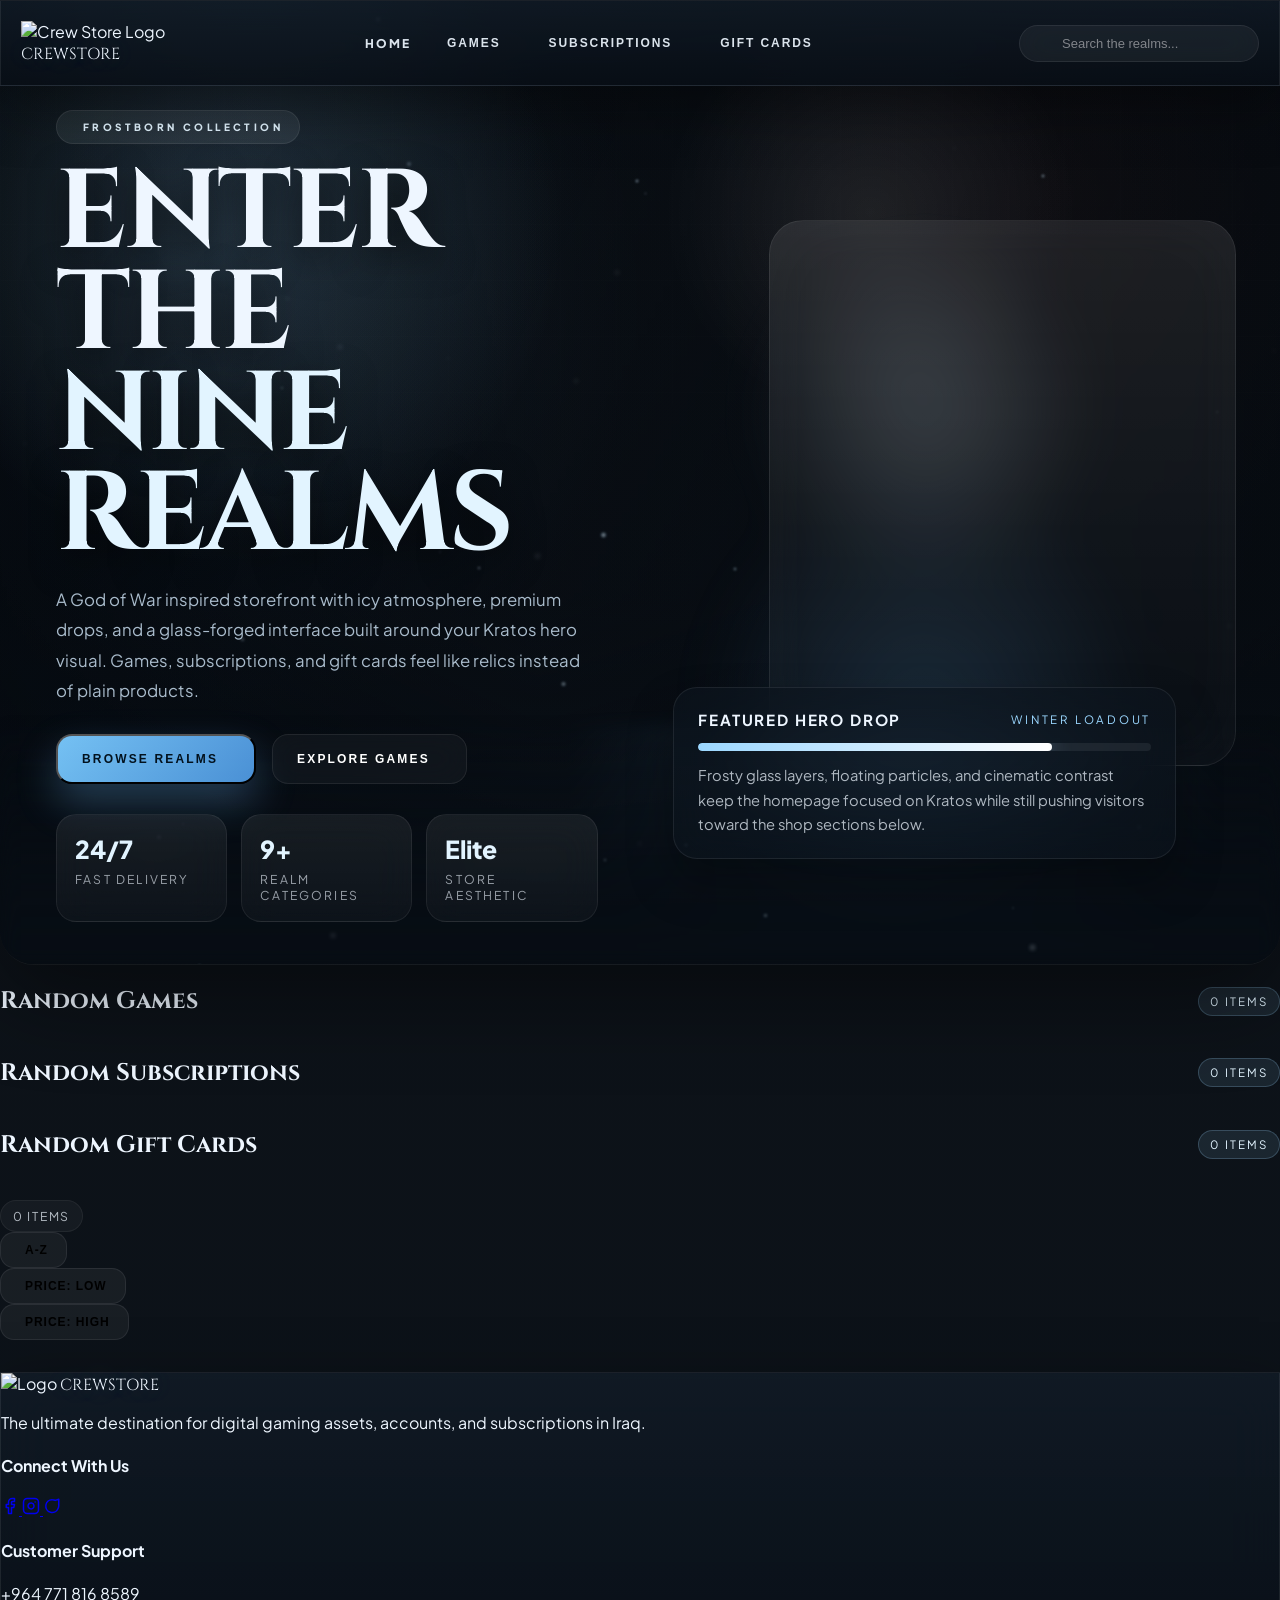
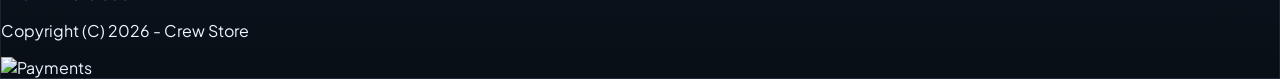
==== commit cda6d688: "Update index.html" ====
--- a/index.html
+++ b/index.html
@@ -142,6 +142,7 @@
         }
 
         .dropdown { position: relative; padding: 31px 0; }
+        .dropdown.open .dropdown-menu { display: block; }
 
         .dropdown-menu {
             display: none;
@@ -155,6 +156,7 @@
             backdrop-filter: blur(16px);
             border: 1px solid rgba(255, 255, 255, 0.08);
             box-shadow: 0 20px 45px rgba(0, 0, 0, 0.5);
+            z-index: 1010;
         }
 
         .dropdown:hover .dropdown-menu { display: block; }
@@ -209,15 +211,15 @@
         .hero-shell {
             position: relative;
             min-height: 100vh;
-            width: calc(100vw - 28px);
-            margin-left: calc(50% - 50vw + 14px);
-            margin-right: calc(50% - 50vw + 14px);
-            border-radius: 34px;
+            width: 100vw;
+            margin-left: calc(50% - 50vw);
+            margin-right: calc(50% - 50vw);
+            border-radius: 0 0 34px 34px;
             overflow: hidden;
-            border: 1px solid rgba(255, 255, 255, 0.06);
+            border-bottom: 1px solid rgba(255, 255, 255, 0.06);
             box-shadow: 0 30px 90px rgba(0, 0, 0, 0.45);
             background:
-                linear-gradient(90deg, rgba(4, 8, 13, 0.9) 0%, rgba(4, 8, 13, 0.52) 42%, rgba(4, 8, 13, 0.85) 100%),
+                linear-gradient(90deg, rgba(4, 8, 13, 0.86) 0%, rgba(4, 8, 13, 0.42) 42%, rgba(4, 8, 13, 0.78) 100%),
                 url('https://www.image2url.com/r2/default/images/1776157434300-bdce2c6e-256c-4b2a-a577-ee45d7a751af.jpg') center/cover;
             isolation: isolate;
         }
@@ -229,7 +231,7 @@
             background:
                 radial-gradient(circle at 18% 24%, rgba(159, 218, 255, 0.17), transparent 26%),
                 radial-gradient(circle at 68% 22%, rgba(255, 255, 255, 0.08), transparent 18%),
-                linear-gradient(180deg, rgba(255, 255, 255, 0.04), transparent 30%, rgba(4, 8, 13, 0.4) 100%);
+                linear-gradient(180deg, rgba(6, 11, 18, 0.15) 0%, transparent 20%, rgba(6, 11, 18, 0.18) 62%, rgba(7, 13, 20, 0.92) 100%);
             pointer-events: none;
             z-index: 0;
         }
@@ -237,10 +239,12 @@
         .hero-shell::after {
             content: "";
             position: absolute;
-            inset: auto -10% -20% 15%;
-            height: 280px;
-            background: radial-gradient(circle, rgba(116, 191, 255, 0.2), transparent 68%);
-            filter: blur(40px);
+            inset: auto 0 0 0;
+            height: 240px;
+            background:
+                linear-gradient(180deg, rgba(7, 13, 20, 0) 0%, rgba(7, 13, 20, 0.8) 70%, rgba(7, 13, 20, 1) 100%),
+                radial-gradient(circle at 70% 18%, rgba(116, 191, 255, 0.16), transparent 36%);
+            filter: blur(8px);
             z-index: 0;
         }
 
@@ -408,10 +412,10 @@
         .hero-visual {
             position: relative;
             display: flex;
-            justify-content: center;
+            justify-content: flex-end;
             align-items: end;
             min-height: 720px;
-            padding-right: 12px;
+            padding-right: 0;
         }
 
         .kratos-aura {
@@ -426,7 +430,7 @@
 
         .kratos-frame {
             position: absolute;
-            inset: 13% 0 14% 16%;
+            inset: 12% -2% 18% 24%;
             border-radius: 34px;
             border: 1px solid rgba(255, 255, 255, 0.09);
             background: linear-gradient(180deg, rgba(255, 255, 255, 0.08), rgba(255, 255, 255, 0.01));
@@ -437,23 +441,23 @@
         .kratos-crop {
             position: relative;
             z-index: 2;
-            width: min(100%, 700px);
-            height: 760px;
+            width: min(100%, 820px);
+            height: 780px;
             overflow: hidden;
             display: flex;
             justify-content: flex-end;
             align-items: flex-end;
-            mask-image: linear-gradient(180deg, black 0 82%, transparent 100%);
+            mask-image: linear-gradient(180deg, black 0 84%, transparent 100%);
             animation: heroFloat 6.5s ease-in-out infinite;
         }
 
         .hero-visual img {
             position: relative;
-            width: 112%;
+            width: 118%;
             height: auto;
             object-fit: contain;
             filter: drop-shadow(0 30px 60px rgba(0, 0, 0, 0.72));
-            transform: translateX(8%) translateY(36px) scale(1.04);
+            transform: translateX(18%) translateY(72px) scale(1.08);
             transform-origin: bottom center;
         }
 
@@ -673,22 +677,27 @@
             }
 
             .hero-copy { max-width: 100%; }
-            .hero-visual { min-height: 560px; }
+            .hero-visual {
+                min-height: 560px;
+                justify-content: center;
+            }
             .kratos-frame { inset: 10% 8% 10%; }
             .kratos-crop {
-                width: min(100%, 620px);
-                height: 620px;
+                width: min(100%, 680px);
+                height: 640px;
                 justify-content: center;
             }
 
             .hero-visual img {
-                width: 108%;
-                transform: translateX(2%) translateY(24px) scale(1.03);
+                width: 112%;
+                transform: translateX(4%) translateY(40px) scale(1.04);
             }
         }
 
         @media (max-width: 768px) {
             .nav-container {
+                flex-direction: column;
+                align-items: stretch;
                 gap: 14px;
                 padding-left: 14px;
                 padding-right: 14px;
@@ -708,10 +717,10 @@
             .search-container { width: 100%; }
             .hero-shell {
                 min-height: 100svh;
-                width: calc(100vw - 16px);
-                margin-left: calc(50% - 50vw + 8px);
-                margin-right: calc(50% - 50vw + 8px);
-                border-radius: 24px;
+                width: 100vw;
+                margin-left: calc(50% - 50vw);
+                margin-right: calc(50% - 50vw);
+                border-radius: 0 0 24px 24px;
             }
 
             .hero-copy h1 {
@@ -732,18 +741,18 @@
             .hero-btn { justify-content: center; }
             .hero-stats { grid-template-columns: 1fr; }
             .hero-visual {
-                min-height: 440px;
+                min-height: 420px;
                 padding-right: 0;
             }
             .kratos-crop {
-                height: 430px;
-                width: min(100%, 420px);
+                height: 420px;
+                width: min(100%, 460px);
                 justify-content: center;
             }
 
             .hero-visual img {
-                width: 118%;
-                transform: translateX(0) translateY(16px) scale(1.01);
+                width: 124%;
+                transform: translateX(7%) translateY(44px) scale(1.03);
             }
 
             .hero-panel {
@@ -759,13 +768,22 @@
             }
 
             .dropdown {
-                padding: 14px 0;
+                padding: 8px 0;
             }
 
             .dropdown-menu {
-                top: 48px;
-                left: 50%;
-                transform: translateX(-50%);
+                top: calc(100% + 8px);
+                left: 0;
+                transform: none;
+                min-width: min(240px, 82vw);
+            }
+
+            #random-games-grid,
+            #random-subs-grid,
+            #random-cards-grid,
+            #product-grid {
+                grid-template-columns: repeat(2, minmax(0, 1fr));
+                gap: 14px;
             }
         }
     </style>
@@ -783,27 +801,27 @@
             <div class="nav-links">
                 <a href="#" onclick="showPage('home')"><i data-lucide="home" class="w-4 h-4"></i> Home</a>
                 <div class="dropdown">
-                    <button><i data-lucide="gamepad-2" class="w-4 h-4"></i> Games <i data-lucide="chevron-down" class="w-3 h-3"></i></button>
+                    <button onclick="toggleDropdown(event)"><i data-lucide="gamepad-2" class="w-4 h-4"></i> Games <i data-lucide="chevron-down" class="w-3 h-3"></i></button>
                     <div class="dropdown-menu">
-                        <a href="#" onclick="loadConfig('ps_games')"><i data-lucide="play" class="w-3 h-3"></i> PlayStation Games</a>
-                        <a href="#" onclick="loadConfig('xbox_games')"><i data-lucide="box" class="w-3 h-3"></i> Xbox Games</a>
-                        <a href="#" onclick="loadConfig('pc_games')"><i data-lucide="monitor" class="w-3 h-3"></i> PC / Steam Games</a>
+                        <a href="#" onclick="loadConfig('ps_games'); closeDropdowns();"><i data-lucide="play" class="w-3 h-3"></i> PlayStation Games</a>
+                        <a href="#" onclick="loadConfig('xbox_games'); closeDropdowns();"><i data-lucide="box" class="w-3 h-3"></i> Xbox Games</a>
+                        <a href="#" onclick="loadConfig('pc_games'); closeDropdowns();"><i data-lucide="monitor" class="w-3 h-3"></i> PC / Steam Games</a>
                     </div>
                 </div>
                 <div class="dropdown">
-                    <button><i data-lucide="layers-3" class="w-4 h-4"></i> Subscriptions <i data-lucide="chevron-down" class="w-3 h-3"></i></button>
+                    <button onclick="toggleDropdown(event)"><i data-lucide="layers-3" class="w-4 h-4"></i> Subscriptions <i data-lucide="chevron-down" class="w-3 h-3"></i></button>
                     <div class="dropdown-menu">
-                        <a href="#" onclick="loadConfig('ps_subs')"><i data-lucide="shield-plus" class="w-3 h-3"></i> PlayStation Plus</a>
-                        <a href="#" onclick="loadConfig('xbox_subs')"><i data-lucide="badge-plus" class="w-3 h-3"></i> Xbox Game Pass</a>
-                        <a href="#" onclick="loadConfig('pc_subs')"><i data-lucide="orbit" class="w-3 h-3"></i> PC Subscriptions</a>
+                        <a href="#" onclick="loadConfig('ps_subs'); closeDropdowns();"><i data-lucide="shield-plus" class="w-3 h-3"></i> PlayStation Plus</a>
+                        <a href="#" onclick="loadConfig('xbox_subs'); closeDropdowns();"><i data-lucide="badge-plus" class="w-3 h-3"></i> Xbox Game Pass</a>
+                        <a href="#" onclick="loadConfig('pc_subs'); closeDropdowns();"><i data-lucide="orbit" class="w-3 h-3"></i> PC Subscriptions</a>
                     </div>
                 </div>
                 <div class="dropdown">
-                    <button><i data-lucide="ticket-percent" class="w-4 h-4"></i> Gift Cards <i data-lucide="chevron-down" class="w-3 h-3"></i></button>
+                    <button onclick="toggleDropdown(event)"><i data-lucide="ticket-percent" class="w-4 h-4"></i> Gift Cards <i data-lucide="chevron-down" class="w-3 h-3"></i></button>
                     <div class="dropdown-menu">
-                        <a href="#" onclick="loadConfig('ps_cards')"><i data-lucide="wallet-cards" class="w-3 h-3"></i> PSN Gift Cards</a>
-                        <a href="#" onclick="loadConfig('xbox_cards')"><i data-lucide="wallet-cards" class="w-3 h-3"></i> Xbox Gift Cards</a>
-                        <a href="#" onclick="loadConfig('pc_cards')"><i data-lucide="wallet-cards" class="w-3 h-3"></i> Steam Gift Cards</a>
+                        <a href="#" onclick="loadConfig('ps_cards'); closeDropdowns();"><i data-lucide="wallet-cards" class="w-3 h-3"></i> PSN Gift Cards</a>
+                        <a href="#" onclick="loadConfig('xbox_cards'); closeDropdowns();"><i data-lucide="wallet-cards" class="w-3 h-3"></i> Xbox Gift Cards</a>
+                        <a href="#" onclick="loadConfig('pc_cards'); closeDropdowns();"><i data-lucide="wallet-cards" class="w-3 h-3"></i> Steam Gift Cards</a>
                     </div>
                 </div>
             </div>
@@ -1056,6 +1074,21 @@
             setText('category-count', `${count} ${count === 1 ? 'item' : 'items'}`);
         }
 
+        function closeDropdowns() {
+            document.querySelectorAll('.dropdown.open').forEach(dropdown => {
+                dropdown.classList.remove('open');
+            });
+        }
+
+        function toggleDropdown(event) {
+            if (window.innerWidth > 768) return;
+            event.preventDefault();
+            const dropdown = event.currentTarget.closest('.dropdown');
+            const shouldOpen = !dropdown.classList.contains('open');
+            closeDropdowns();
+            if (shouldOpen) dropdown.classList.add('open');
+        }
+
         async function loadConfig(key) {
             showPage('product');
             document.getElementById('category-title').innerText = STORE_CONFIG[key].title;
@@ -1164,6 +1197,7 @@
         function showPage(page) {
             const home = document.getElementById('home-view');
             const prod = document.getElementById('product-view');
+            closeDropdowns();
             if (page === 'home') {
                 home.classList.remove('hidden');
                 prod.classList.add('hidden');
@@ -1218,6 +1252,12 @@
         };
 
         window.addEventListener('scroll', handleHeaderVisibility, { passive: true });
+        document.addEventListener('click', (event) => {
+            if (!event.target.closest('.dropdown')) closeDropdowns();
+        });
+        window.addEventListener('resize', () => {
+            if (window.innerWidth > 768) closeDropdowns();
+        });
     </script>
 </body>
 </html>
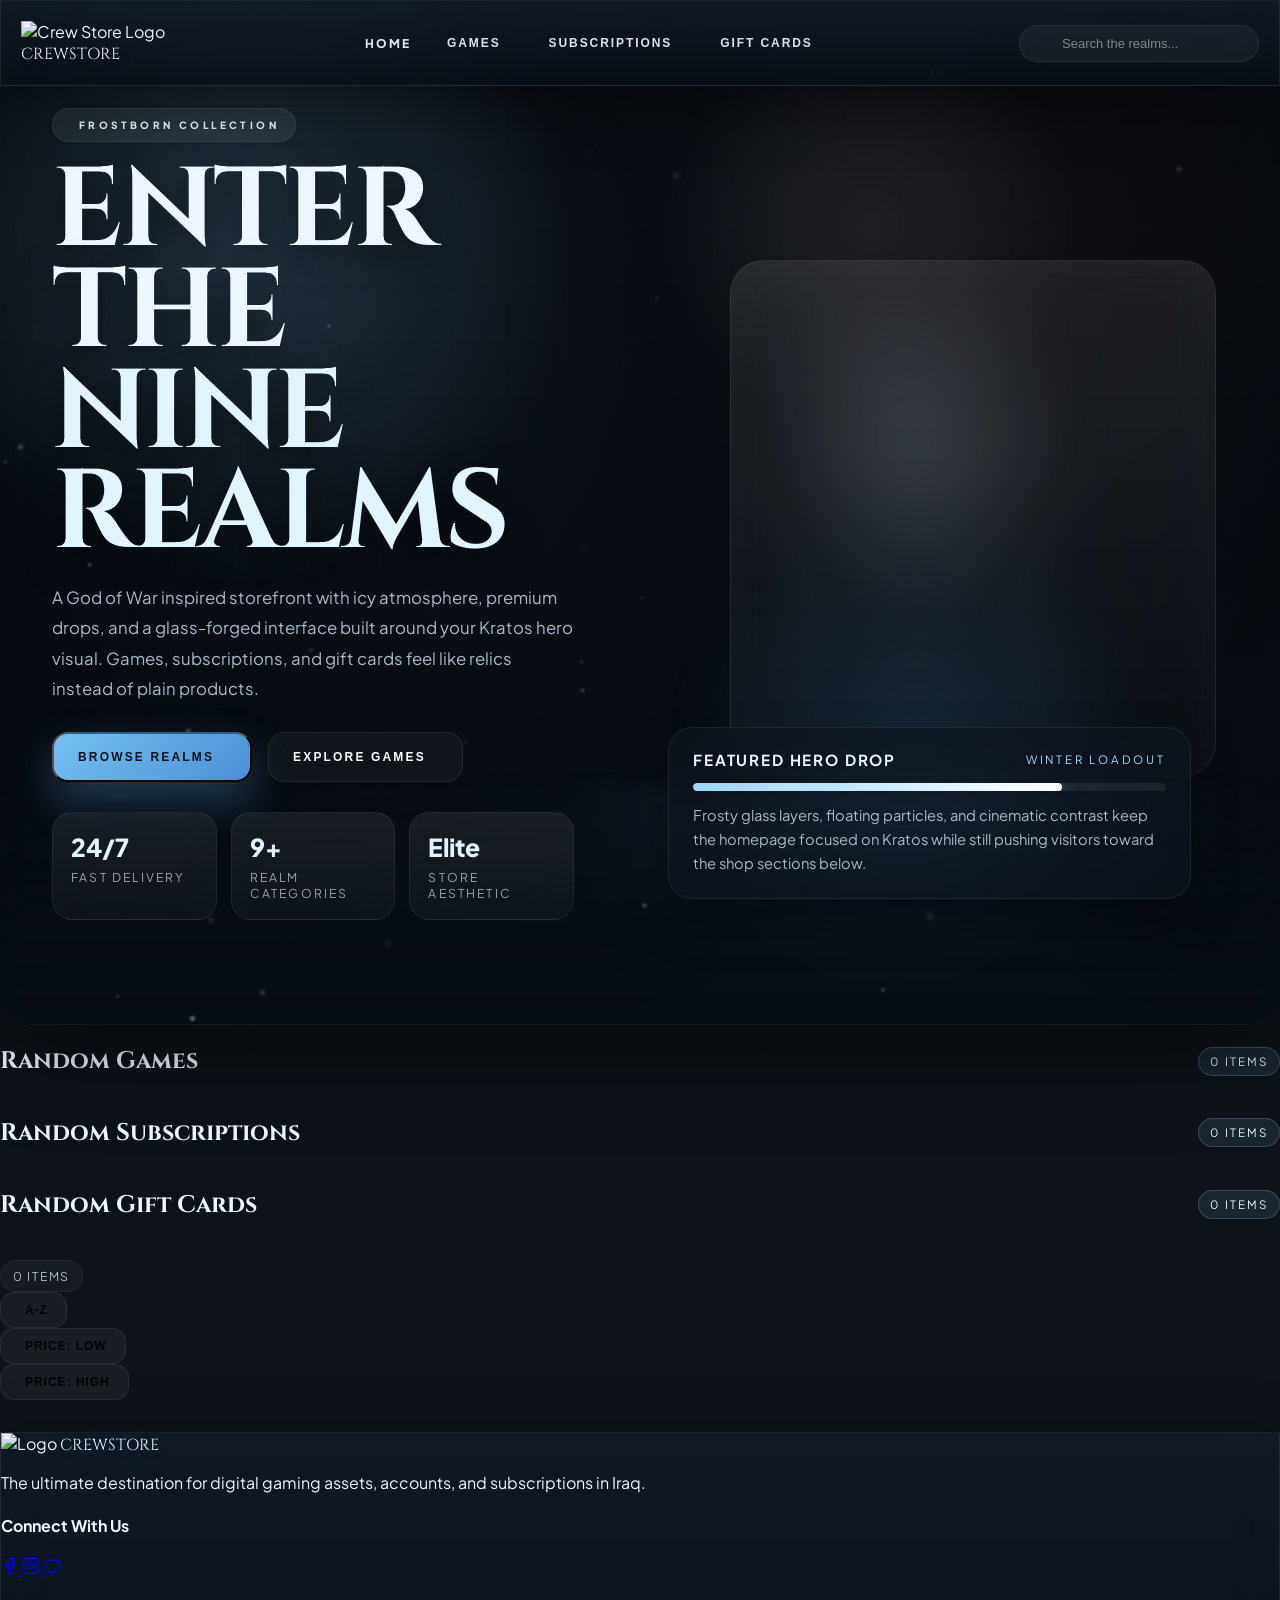
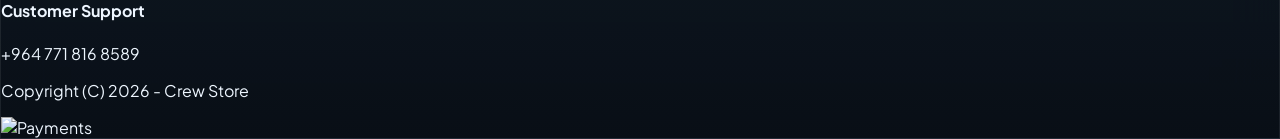
==== commit 0bd0125e: "Update index.html" ====
--- a/index.html
+++ b/index.html
@@ -299,13 +299,17 @@
             z-index: 2;
             min-height: 100vh;
             display: grid;
-            grid-template-columns: minmax(0, 0.95fr) minmax(460px, 1.05fr);
-            align-items: center;
-            gap: 28px;
-            padding: 110px 56px 42px;
-        }
-
-        .hero-copy { max-width: 640px; }
+            grid-template-columns: minmax(320px, 560px) minmax(420px, 720px);
+            justify-content: space-between;
+            align-items: center;
+            gap: 32px;
+            padding: 108px 52px 34px;
+        }
+
+        .hero-copy {
+            max-width: 560px;
+            padding-bottom: 70px;
+        }
 
         .eyebrow {
             display: inline-flex;
@@ -414,7 +418,7 @@
             display: flex;
             justify-content: flex-end;
             align-items: end;
-            min-height: 720px;
+            min-height: 760px;
             padding-right: 0;
         }
 
@@ -430,7 +434,7 @@
 
         .kratos-frame {
             position: absolute;
-            inset: 12% -2% 18% 24%;
+            inset: 12% 2% 20% 20%;
             border-radius: 34px;
             border: 1px solid rgba(255, 255, 255, 0.09);
             background: linear-gradient(180deg, rgba(255, 255, 255, 0.08), rgba(255, 255, 255, 0.01));
@@ -441,8 +445,8 @@
         .kratos-crop {
             position: relative;
             z-index: 2;
-            width: min(100%, 820px);
-            height: 780px;
+            width: min(100%, 760px);
+            height: 760px;
             overflow: hidden;
             display: flex;
             justify-content: flex-end;
@@ -453,11 +457,11 @@
 
         .hero-visual img {
             position: relative;
-            width: 118%;
+            width: 114%;
             height: auto;
             object-fit: contain;
             filter: drop-shadow(0 30px 60px rgba(0, 0, 0, 0.72));
-            transform: translateX(18%) translateY(72px) scale(1.08);
+            transform: translateX(10%) translateY(52px) scale(1.04);
             transform-origin: bottom center;
         }
 
@@ -468,9 +472,9 @@
 
         .hero-panel {
             position: absolute;
-            left: 8%;
-            right: 8%;
-            bottom: 6%;
+            left: 10%;
+            right: 6%;
+            bottom: 4%;
             z-index: 3;
             padding: 22px 24px;
             border-radius: 24px;
@@ -673,24 +677,34 @@
 
             .hero-grid {
                 grid-template-columns: 1fr;
+                justify-content: stretch;
                 padding: 44px 26px 30px;
             }
 
-            .hero-copy { max-width: 100%; }
+            .hero-copy {
+                max-width: 100%;
+                padding-bottom: 0;
+            }
             .hero-visual {
-                min-height: 560px;
+                min-height: 600px;
                 justify-content: center;
             }
             .kratos-frame { inset: 10% 8% 10%; }
             .kratos-crop {
-                width: min(100%, 680px);
-                height: 640px;
+                width: min(100%, 620px);
+                height: 620px;
                 justify-content: center;
             }
 
             .hero-visual img {
-                width: 112%;
-                transform: translateX(4%) translateY(40px) scale(1.04);
+                width: 110%;
+                transform: translateX(3%) translateY(34px) scale(1.03);
+            }
+
+            .hero-panel {
+                left: 8%;
+                right: 8%;
+                bottom: 5%;
             }
         }
 
@@ -746,13 +760,13 @@
             }
             .kratos-crop {
                 height: 420px;
-                width: min(100%, 460px);
+                width: min(100%, 400px);
                 justify-content: center;
             }
 
             .hero-visual img {
-                width: 124%;
-                transform: translateX(7%) translateY(44px) scale(1.03);
+                width: 112%;
+                transform: translateX(2%) translateY(24px) scale(1.01);
             }
 
             .hero-panel {
@@ -782,8 +796,8 @@
             #random-subs-grid,
             #random-cards-grid,
             #product-grid {
-                grid-template-columns: repeat(2, minmax(0, 1fr));
-                gap: 14px;
+                grid-template-columns: 1fr;
+                gap: 16px;
             }
         }
     </style>
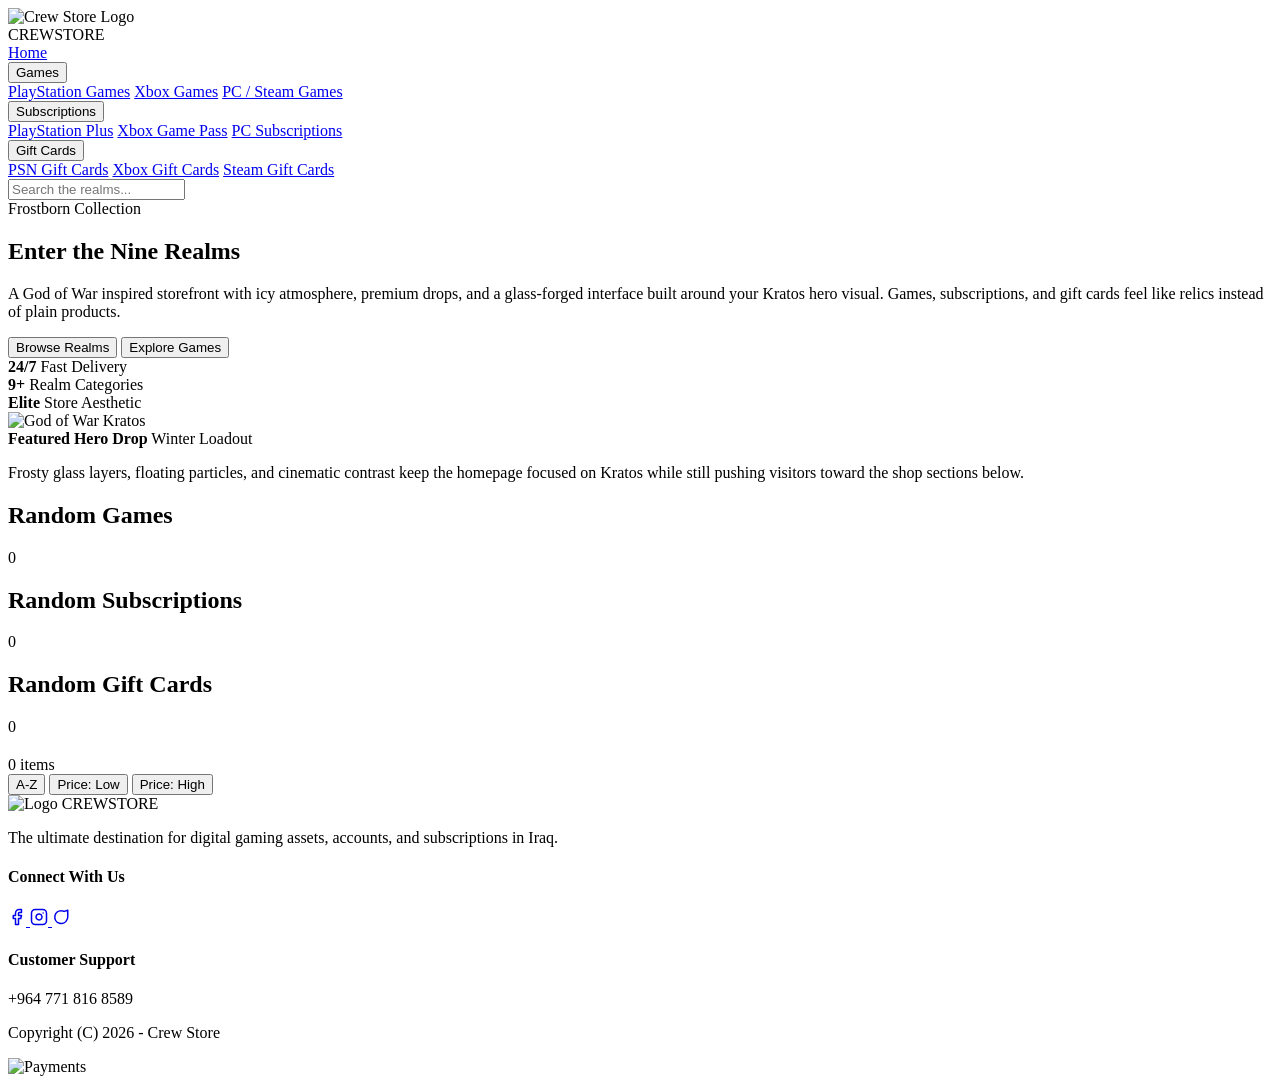
==== commit 56457b55: "Update index.html" ====
--- a/index.html
+++ b/index.html
@@ -7,800 +7,7 @@
     <link rel="icon" type="image/png" href="https://www.image2url.com/r2/default/images/1776077887655-81c34eec-f826-4982-abd4-e741de9067ad.png">
     <script src="https://cdn.tailwindcss.com"></script>
     <script src="https://unpkg.com/lucide@latest"></script>
-    <style>
-        @import url('https://fonts.googleapis.com/css2?family=Cinzel:wght@600;700;800&family=Plus+Jakarta+Sans:wght@400;500;600;700;800&display=swap');
-
-        :root {
-            --bg-dark: #05070b;
-            --bg-deep: #0a1118;
-            --glass: rgba(173, 216, 255, 0.09);
-            --glass-strong: rgba(205, 233, 255, 0.14);
-            --line: rgba(255, 255, 255, 0.12);
-            --ice: #9bd7ff;
-            --ice-strong: #e2f4ff;
-            --frost: #74bfff;
-            --ember: #d3523b;
-            --text: #eef6ff;
-            --muted: #a9bbcb;
-        }
-
-        * { box-sizing: border-box; }
-        html { scroll-behavior: smooth; }
-
-        body {
-            font-family: 'Plus Jakarta Sans', sans-serif;
-            background:
-                radial-gradient(circle at 18% 18%, rgba(116, 191, 255, 0.1), transparent 24%),
-                radial-gradient(circle at 82% 12%, rgba(211, 82, 59, 0.1), transparent 20%),
-                linear-gradient(180deg, rgba(4, 9, 15, 0.96), rgba(7, 13, 20, 0.98)),
-                url('https://www.image2url.com/r2/default/images/1776157434300-bdce2c6e-256c-4b2a-a577-ee45d7a751af.jpg') center 22%/145% auto fixed;
-            color: var(--text);
-            min-height: 100vh;
-            margin: 0;
-            overflow-x: hidden;
-        }
-
-        body::before {
-            content: "";
-            position: fixed;
-            inset: 0;
-            background:
-                linear-gradient(115deg, rgba(124, 203, 255, 0.04), transparent 42%),
-                linear-gradient(290deg, rgba(255, 255, 255, 0.03), transparent 38%),
-                radial-gradient(circle at 50% 130%, rgba(116, 191, 255, 0.14), transparent 34%);
-            pointer-events: none;
-            z-index: -1;
-        }
-
-        body::after {
-            content: "";
-            position: fixed;
-            inset: 0;
-            background:
-                linear-gradient(180deg, rgba(255, 255, 255, 0.02) 0, transparent 20%),
-                linear-gradient(rgba(255, 255, 255, 0.018) 1px, transparent 1px),
-                linear-gradient(90deg, rgba(255, 255, 255, 0.018) 1px, transparent 1px);
-            background-size: auto, 72px 72px, 72px 72px;
-            mask-image: linear-gradient(180deg, rgba(0,0,0,0.3), rgba(0,0,0,0.8));
-            opacity: 0.32;
-            pointer-events: none;
-            z-index: -1;
-        }
-
-        nav {
-            height: 86px;
-            display: flex;
-            align-items: center;
-            position: fixed;
-            top: 0;
-            width: 100%;
-            z-index: 1000;
-            transition: transform 0.35s ease, opacity 0.35s ease, background 0.35s ease;
-            will-change: transform;
-        }
-
-        nav.nav-hidden {
-            transform: translateY(calc(-100% - 10px));
-            opacity: 0;
-        }
-
-        .nav-container {
-            max-width: 1280px;
-            margin: 0 auto;
-            width: 100%;
-            display: flex;
-            justify-content: space-between;
-            align-items: center;
-            padding: 0 20px;
-            gap: 20px;
-        }
-
-        .glass {
-            background: linear-gradient(180deg, rgba(18, 29, 41, 0.72), rgba(8, 14, 22, 0.82));
-            backdrop-filter: blur(26px);
-            -webkit-backdrop-filter: blur(26px);
-            border: 1px solid rgba(255, 255, 255, 0.08);
-            box-shadow: 0 18px 60px rgba(0, 0, 0, 0.38);
-        }
-
-        .nav-shell { border-bottom: 1px solid rgba(255, 255, 255, 0.08); }
-
-        .nav-links {
-            display: flex;
-            gap: 24px;
-            align-items: center;
-            flex-wrap: wrap;
-            justify-content: center;
-        }
-
-        .nav-links a,
-        .nav-links button {
-            text-decoration: none;
-            color: rgba(238, 246, 255, 0.92);
-            font-weight: 800;
-            font-size: 12px;
-            letter-spacing: 0.16em;
-            background: none;
-            border: none;
-            cursor: pointer;
-            display: flex;
-            align-items: center;
-            gap: 6px;
-            transition: 0.25s ease;
-            text-transform: uppercase;
-        }
-
-        .nav-links a:hover,
-        .nav-links button:hover {
-            color: var(--ice-strong);
-            text-shadow: 0 0 20px rgba(155, 215, 255, 0.45);
-        }
-
-        .brand-title {
-            font-family: 'Cinzel', serif;
-            text-shadow: 0 0 24px rgba(155, 215, 255, 0.28);
-        }
-
-        .dropdown { position: relative; padding: 31px 0; }
-        .dropdown.open .dropdown-menu { display: block; }
-
-        .dropdown-menu {
-            display: none;
-            position: absolute;
-            top: 80px;
-            left: 0;
-            min-width: 220px;
-            border-radius: 18px;
-            padding: 10px 0;
-            background: rgba(11, 18, 26, 0.92);
-            backdrop-filter: blur(16px);
-            border: 1px solid rgba(255, 255, 255, 0.08);
-            box-shadow: 0 20px 45px rgba(0, 0, 0, 0.5);
-            z-index: 1010;
-        }
-
-        .dropdown:hover .dropdown-menu { display: block; }
-
-        .dropdown-menu a {
-            display: flex;
-            align-items: center;
-            gap: 10px;
-            padding: 12px 18px;
-            font-size: 11px;
-            text-shadow: none;
-        }
-
-        .dropdown-menu a:hover {
-            background: rgba(116, 191, 255, 0.18);
-            color: white;
-        }
-
-        .search-container {
-            position: relative;
-            width: 240px;
-            display: flex;
-            align-items: center;
-            flex-shrink: 0;
-        }
-
-        .search-container input {
-            width: 100%;
-            background: rgba(255, 255, 255, 0.05);
-            border: 1px solid rgba(255, 255, 255, 0.08);
-            border-radius: 999px;
-            padding: 10px 16px 10px 42px;
-            color: white;
-            outline: none;
-            font-size: 13px;
-            backdrop-filter: blur(16px);
-        }
-
-        .search-container input::placeholder { color: rgba(255, 255, 255, 0.46); }
-
-        .search-container i {
-            position: absolute;
-            left: 15px;
-            top: 50%;
-            transform: translateY(-50%);
-            color: var(--ice);
-            width: 16px;
-            height: 16px;
-            pointer-events: none;
-        }
-
-        .hero-shell {
-            position: relative;
-            min-height: 100vh;
-            width: 100vw;
-            margin-left: calc(50% - 50vw);
-            margin-right: calc(50% - 50vw);
-            border-radius: 0 0 34px 34px;
-            overflow: hidden;
-            border-bottom: 1px solid rgba(255, 255, 255, 0.06);
-            box-shadow: 0 30px 90px rgba(0, 0, 0, 0.45);
-            background:
-                linear-gradient(90deg, rgba(4, 8, 13, 0.86) 0%, rgba(4, 8, 13, 0.42) 42%, rgba(4, 8, 13, 0.78) 100%),
-                url('https://www.image2url.com/r2/default/images/1776157434300-bdce2c6e-256c-4b2a-a577-ee45d7a751af.jpg') center/cover;
-            isolation: isolate;
-        }
-
-        .hero-shell::before {
-            content: "";
-            position: absolute;
-            inset: 0;
-            background:
-                radial-gradient(circle at 18% 24%, rgba(159, 218, 255, 0.17), transparent 26%),
-                radial-gradient(circle at 68% 22%, rgba(255, 255, 255, 0.08), transparent 18%),
-                linear-gradient(180deg, rgba(6, 11, 18, 0.15) 0%, transparent 20%, rgba(6, 11, 18, 0.18) 62%, rgba(7, 13, 20, 0.92) 100%);
-            pointer-events: none;
-            z-index: 0;
-        }
-
-        .hero-shell::after {
-            content: "";
-            position: absolute;
-            inset: auto 0 0 0;
-            height: 240px;
-            background:
-                linear-gradient(180deg, rgba(7, 13, 20, 0) 0%, rgba(7, 13, 20, 0.8) 70%, rgba(7, 13, 20, 1) 100%),
-                radial-gradient(circle at 70% 18%, rgba(116, 191, 255, 0.16), transparent 36%);
-            filter: blur(8px);
-            z-index: 0;
-        }
-
-        .rune-grid {
-            position: absolute;
-            inset: 0;
-            background-image:
-                linear-gradient(rgba(255, 255, 255, 0.035) 1px, transparent 1px),
-                linear-gradient(90deg, rgba(255, 255, 255, 0.035) 1px, transparent 1px);
-            background-size: 56px 56px;
-            mask-image: linear-gradient(180deg, rgba(0,0,0,0.8), transparent 82%);
-            opacity: 0.28;
-            z-index: 0;
-            pointer-events: none;
-        }
-
-        .particles {
-            position: absolute;
-            inset: 0;
-            overflow: hidden;
-            z-index: 1;
-            pointer-events: none;
-        }
-
-        .particle {
-            position: absolute;
-            width: var(--size);
-            height: var(--size);
-            border-radius: 999px;
-            background: radial-gradient(circle, rgba(230, 246, 255, 0.9), rgba(116, 191, 255, 0.15) 65%, transparent 72%);
-            left: var(--left);
-            top: var(--top);
-            opacity: var(--opacity);
-            filter: blur(1px);
-            animation: drift var(--duration) linear infinite;
-            animation-delay: var(--delay);
-        }
-
-        .particle.soft {
-            background: radial-gradient(circle, rgba(255, 255, 255, 0.72), rgba(116, 191, 255, 0.08) 60%, transparent 74%);
-            filter: blur(2px);
-        }
-
-        @keyframes drift {
-            0% { transform: translate3d(0, 0, 0) scale(0.9); }
-            50% { transform: translate3d(18px, -28px, 0) scale(1); }
-            100% { transform: translate3d(-8px, -56px, 0) scale(0.92); }
-        }
-
-        .hero-grid {
-            position: relative;
-            z-index: 2;
-            min-height: 100vh;
-            display: grid;
-            grid-template-columns: minmax(320px, 560px) minmax(420px, 720px);
-            justify-content: space-between;
-            align-items: center;
-            gap: 32px;
-            padding: 108px 52px 34px;
-        }
-
-        .hero-copy {
-            max-width: 560px;
-            padding-bottom: 70px;
-        }
-
-        .eyebrow {
-            display: inline-flex;
-            align-items: center;
-            gap: 10px;
-            padding: 10px 16px;
-            border-radius: 999px;
-            background: rgba(226, 244, 255, 0.08);
-            border: 1px solid rgba(255, 255, 255, 0.08);
-            color: var(--ice-strong);
-            font-size: 10px;
-            font-weight: 800;
-            letter-spacing: 0.34em;
-            text-transform: uppercase;
-            margin-bottom: 20px;
-        }
-
-        .hero-copy h1 {
-            font-family: 'Cinzel', serif;
-            font-size: clamp(3.5rem, 9vw, 7rem);
-            line-height: 0.9;
-            margin: 0 0 18px;
-            text-transform: uppercase;
-            letter-spacing: -0.03em;
-            text-shadow: 0 12px 35px rgba(0, 0, 0, 0.55);
-        }
-
-        .frost { color: var(--ice-strong); }
-
-        .hero-lead {
-            color: var(--muted);
-            font-size: 1.05rem;
-            line-height: 1.8;
-            max-width: 560px;
-            margin-bottom: 28px;
-        }
-
-        .hero-actions {
-            display: flex;
-            gap: 16px;
-            flex-wrap: wrap;
-            margin-bottom: 30px;
-        }
-
-        .hero-btn {
-            display: inline-flex;
-            align-items: center;
-            gap: 12px;
-            padding: 16px 24px;
-            border-radius: 16px;
-            font-size: 12px;
-            font-weight: 800;
-            letter-spacing: 0.18em;
-            text-transform: uppercase;
-            transition: transform 0.25s ease, box-shadow 0.25s ease, background 0.25s ease;
-        }
-
-        .hero-btn:hover { transform: translateY(-2px); }
-
-        .hero-btn.primary {
-            background: linear-gradient(135deg, rgba(123, 203, 255, 0.95), rgba(78, 151, 223, 0.95));
-            color: #02111d;
-            box-shadow: 0 18px 40px rgba(116, 191, 255, 0.28);
-        }
-
-        .hero-btn.secondary {
-            background: rgba(255, 255, 255, 0.04);
-            color: white;
-            border: 1px solid rgba(255, 255, 255, 0.08);
-            backdrop-filter: blur(16px);
-        }
-
-        .hero-stats {
-            display: grid;
-            grid-template-columns: repeat(3, minmax(0, 1fr));
-            gap: 14px;
-            max-width: 620px;
-        }
-
-        .stat-card {
-            padding: 18px;
-            border-radius: 20px;
-            background: linear-gradient(180deg, rgba(255, 255, 255, 0.07), rgba(255, 255, 255, 0.03));
-            border: 1px solid rgba(255, 255, 255, 0.07);
-            backdrop-filter: blur(18px);
-        }
-
-        .stat-card strong {
-            display: block;
-            font-size: 1.55rem;
-            font-weight: 800;
-            color: var(--ice-strong);
-            margin-bottom: 6px;
-        }
-
-        .stat-card span {
-            display: block;
-            color: rgba(238, 246, 255, 0.62);
-            font-size: 0.76rem;
-            text-transform: uppercase;
-            letter-spacing: 0.18em;
-        }
-
-        .hero-visual {
-            position: relative;
-            display: flex;
-            justify-content: flex-end;
-            align-items: end;
-            min-height: 760px;
-            padding-right: 0;
-        }
-
-        .kratos-aura {
-            position: absolute;
-            inset: 8% 2% 10%;
-            border-radius: 40px;
-            background:
-                radial-gradient(circle at 50% 35%, rgba(219, 242, 255, 0.18), transparent 34%),
-                radial-gradient(circle at 50% 80%, rgba(86, 154, 213, 0.18), transparent 38%);
-            filter: blur(28px);
-        }
-
-        .kratos-frame {
-            position: absolute;
-            inset: 12% 2% 20% 20%;
-            border-radius: 34px;
-            border: 1px solid rgba(255, 255, 255, 0.09);
-            background: linear-gradient(180deg, rgba(255, 255, 255, 0.08), rgba(255, 255, 255, 0.01));
-            backdrop-filter: blur(18px);
-            box-shadow: inset 0 0 80px rgba(255, 255, 255, 0.03);
-        }
-
-        .kratos-crop {
-            position: relative;
-            z-index: 2;
-            width: min(100%, 760px);
-            height: 760px;
-            overflow: hidden;
-            display: flex;
-            justify-content: flex-end;
-            align-items: flex-end;
-            mask-image: linear-gradient(180deg, black 0 84%, transparent 100%);
-            animation: heroFloat 6.5s ease-in-out infinite;
-        }
-
-        .hero-visual img {
-            position: relative;
-            width: 114%;
-            height: auto;
-            object-fit: contain;
-            filter: drop-shadow(0 30px 60px rgba(0, 0, 0, 0.72));
-            transform: translateX(10%) translateY(52px) scale(1.04);
-            transform-origin: bottom center;
-        }
-
-        @keyframes heroFloat {
-            0%, 100% { transform: translateY(0); }
-            50% { transform: translateY(-10px); }
-        }
-
-        .hero-panel {
-            position: absolute;
-            left: 10%;
-            right: 6%;
-            bottom: 4%;
-            z-index: 3;
-            padding: 22px 24px;
-            border-radius: 24px;
-            background: linear-gradient(180deg, rgba(12, 20, 29, 0.7), rgba(12, 20, 29, 0.56));
-            border: 1px solid rgba(255, 255, 255, 0.08);
-            backdrop-filter: blur(22px);
-            box-shadow: 0 24px 44px rgba(0, 0, 0, 0.34);
-        }
-
-        .hero-panel-top {
-            display: flex;
-            justify-content: space-between;
-            gap: 14px;
-            align-items: center;
-            margin-bottom: 14px;
-            flex-wrap: wrap;
-        }
-
-        .hero-panel-top strong {
-            font-size: 0.95rem;
-            letter-spacing: 0.12em;
-            text-transform: uppercase;
-        }
-
-        .hero-panel-top span {
-            color: var(--ice);
-            font-size: 0.72rem;
-            letter-spacing: 0.24em;
-            text-transform: uppercase;
-        }
-
-        .progress-track {
-            width: 100%;
-            height: 8px;
-            border-radius: 999px;
-            background: rgba(255, 255, 255, 0.07);
-            overflow: hidden;
-            margin-bottom: 12px;
-        }
-
-        .progress-fill {
-            width: 78%;
-            height: 100%;
-            border-radius: inherit;
-            background: linear-gradient(90deg, var(--ice), white);
-            box-shadow: 0 0 22px rgba(155, 215, 255, 0.45);
-        }
-
-        .hero-panel p {
-            margin: 0;
-            color: rgba(238, 246, 255, 0.72);
-            line-height: 1.65;
-            font-size: 0.92rem;
-        }
-
-        .count-chip {
-            display: inline-flex;
-            align-items: center;
-            justify-content: center;
-            min-width: 40px;
-            padding: 6px 11px;
-            border-radius: 999px;
-            background: rgba(155, 215, 255, 0.1);
-            border: 1px solid rgba(155, 215, 255, 0.22);
-            color: var(--ice-strong);
-            font-size: 0.72rem;
-            letter-spacing: 0.18em;
-            text-transform: uppercase;
-        }
-
-        .section-head {
-            display: flex;
-            align-items: center;
-            justify-content: space-between;
-            gap: 16px;
-            flex-wrap: wrap;
-        }
-
-        .category-meta {
-            display: inline-flex;
-            align-items: center;
-            gap: 12px;
-            padding: 7px 12px;
-            border-radius: 999px;
-            background: rgba(255, 255, 255, 0.04);
-            border: 1px solid rgba(255, 255, 255, 0.06);
-            color: rgba(238, 246, 255, 0.72);
-            font-size: 0.76rem;
-            letter-spacing: 0.14em;
-            text-transform: uppercase;
-        }
-
-        .section-title { font-family: 'Cinzel', serif; }
-
-        .product-card {
-            background: linear-gradient(180deg, rgba(255, 255, 255, 0.055), rgba(255, 255, 255, 0.025));
-            border: 1px solid rgba(255, 255, 255, 0.06);
-            border-radius: 24px;
-            overflow: hidden;
-            transition: transform 0.35s ease, border-color 0.35s ease, background 0.35s ease, box-shadow 0.35s ease;
-            backdrop-filter: blur(14px);
-            box-shadow: 0 18px 45px rgba(0, 0, 0, 0.22);
-        }
-
-        .product-card:hover {
-            transform: translateY(-8px);
-            border-color: rgba(155, 215, 255, 0.42);
-            background: linear-gradient(180deg, rgba(255, 255, 255, 0.08), rgba(255, 255, 255, 0.03));
-            box-shadow: 0 24px 60px rgba(0, 0, 0, 0.28);
-        }
-
-        .product-card img { background: rgba(255, 255, 255, 0.03); }
-        .neon-blue { box-shadow: 0 0 20px rgba(116, 191, 255, 0.28); }
-
-        .filter-btn {
-            background: rgba(255, 255, 255, 0.05);
-            border: 1px solid rgba(255, 255, 255, 0.08);
-            padding: 10px 18px;
-            border-radius: 14px;
-            font-size: 12px;
-            font-weight: 800;
-            transition: 0.25s ease;
-            display: flex;
-            align-items: center;
-            gap: 6px;
-            letter-spacing: 0.08em;
-            text-transform: uppercase;
-        }
-
-        .filter-btn:hover {
-            background: rgba(116, 191, 255, 0.18);
-            border-color: rgba(155, 215, 255, 0.4);
-        }
-
-        #pagination {
-            display: flex;
-            justify-content: center;
-            align-items: center;
-            flex-wrap: wrap;
-            gap: 8px;
-            width: 100%;
-            margin-top: 2rem;
-        }
-
-        .page-btn {
-            min-width: 40px;
-            height: 40px;
-            display: flex;
-            align-items: center;
-            justify-content: center;
-            border-radius: 12px;
-            background: rgba(255, 255, 255, 0.045);
-            border: 1px solid rgba(255, 255, 255, 0.08);
-            transition: 0.25s ease;
-            cursor: pointer;
-            font-weight: 700;
-        }
-
-        .page-btn:hover:not(.disabled) {
-            background: rgba(116, 191, 255, 0.15);
-            border-color: rgba(155, 215, 255, 0.35);
-        }
-
-        .page-btn.active {
-            background: linear-gradient(135deg, rgba(123, 203, 255, 0.9), rgba(78, 151, 223, 0.9));
-            color: #04111c;
-            border-color: transparent;
-            box-shadow: 0 0 18px rgba(123, 203, 255, 0.28);
-        }
-
-        .page-dots {
-            color: rgba(255, 255, 255, 0.3);
-            padding: 0 5px;
-        }
-
-        .page-btn.disabled {
-            opacity: 0.3;
-            cursor: not-allowed;
-        }
-
-        footer a i { transition: 0.3s; }
-
-        footer a:hover i {
-            color: #fff;
-            transform: scale(1.1);
-        }
-
-        .content-shell { position: relative; }
-
-        @media (max-width: 1180px) {
-            .nav-container {
-                flex-wrap: wrap;
-                justify-content: center;
-                padding-top: 14px;
-                padding-bottom: 14px;
-            }
-
-            nav { height: auto; }
-            #content { padding-top: 170px !important; }
-
-            .hero-grid {
-                grid-template-columns: 1fr;
-                justify-content: stretch;
-                padding: 44px 26px 30px;
-            }
-
-            .hero-copy {
-                max-width: 100%;
-                padding-bottom: 0;
-            }
-            .hero-visual {
-                min-height: 600px;
-                justify-content: center;
-            }
-            .kratos-frame { inset: 10% 8% 10%; }
-            .kratos-crop {
-                width: min(100%, 620px);
-                height: 620px;
-                justify-content: center;
-            }
-
-            .hero-visual img {
-                width: 110%;
-                transform: translateX(3%) translateY(34px) scale(1.03);
-            }
-
-            .hero-panel {
-                left: 8%;
-                right: 8%;
-                bottom: 5%;
-            }
-        }
-
-        @media (max-width: 768px) {
-            .nav-container {
-                flex-direction: column;
-                align-items: stretch;
-                gap: 14px;
-                padding-left: 14px;
-                padding-right: 14px;
-            }
-
-            .nav-links {
-                gap: 12px;
-                width: 100%;
-            }
-
-            .nav-links a,
-            .nav-links button {
-                font-size: 10px;
-                letter-spacing: 0.12em;
-            }
-
-            .search-container { width: 100%; }
-            .hero-shell {
-                min-height: 100svh;
-                width: 100vw;
-                margin-left: calc(50% - 50vw);
-                margin-right: calc(50% - 50vw);
-                border-radius: 0 0 24px 24px;
-            }
-
-            .hero-copy h1 {
-                font-size: clamp(2.8rem, 16vw, 4.6rem);
-            }
-
-            .hero-lead { font-size: 0.98rem; }
-            .hero-grid {
-                padding: 108px 18px 24px;
-                gap: 18px;
-            }
-
-            .hero-actions {
-                flex-direction: column;
-                align-items: stretch;
-            }
-
-            .hero-btn { justify-content: center; }
-            .hero-stats { grid-template-columns: 1fr; }
-            .hero-visual {
-                min-height: 420px;
-                padding-right: 0;
-            }
-            .kratos-crop {
-                height: 420px;
-                width: min(100%, 400px);
-                justify-content: center;
-            }
-
-            .hero-visual img {
-                width: 112%;
-                transform: translateX(2%) translateY(24px) scale(1.01);
-            }
-
-            .hero-panel {
-                left: 14px;
-                right: 14px;
-                bottom: 14px;
-                padding: 18px;
-            }
-
-            .hero-panel p {
-                font-size: 0.84rem;
-                line-height: 1.55;
-            }
-
-            .dropdown {
-                padding: 8px 0;
-            }
-
-            .dropdown-menu {
-                top: calc(100% + 8px);
-                left: 0;
-                transform: none;
-                min-width: min(240px, 82vw);
-            }
-
-            #random-games-grid,
-            #random-subs-grid,
-            #random-cards-grid,
-            #product-grid {
-                grid-template-columns: 1fr;
-                gap: 16px;
-            }
-        }
-    </style>
+    <link rel="stylesheet" href="styles.css">
 </head>
 <body>
     <nav class="glass nav-shell">
@@ -1015,263 +222,7 @@
         </div>
     </footer>
 
-    <script>
-        const STORE_CONFIG = {
-            'ps_games':   { id: '1AGvTOYX5qXX3ezaku0rwTbQ0TkxBvCEH7QZHCfjNuU8', tab: 'Games', title: 'PlayStation Games' },
-            'xbox_games': { id: '1AGvTOYX5qXX3ezaku0rwTbQ0TkxBvCEH7QZHCfjNuU8', tab: 'Games', title: 'Xbox Games' },
-            'pc_games':   { id: '1AGvTOYX5qXX3ezaku0rwTbQ0TkxBvCEH7QZHCfjNuU8', tab: 'Games', title: 'PC Games' },
-            'ps_subs':    { id: '1AGvTOYX5qXX3ezaku0rwTbQ0TkxBvCEH7QZHCfjNuU8', tab: 'Subscriptions', title: 'PS Plus' },
-            'xbox_subs':  { id: '1AGvTOYX5qXX3ezaku0rwTbQ0TkxBvCEH7QZHCfjNuU8', tab: 'Subscriptions', title: 'Game Pass' },
-            'pc_subs':    { id: '1AGvTOYX5qXX3ezaku0rwTbQ0TkxBvCEH7QZHCfjNuU8', tab: 'Subscriptions', title: 'PC Subs' },
-            'ps_cards':   { id: '1AGvTOYX5qXX3ezaku0rwTbQ0TkxBvCEH7QZHCfjNuU8', tab: 'GiftCards', title: 'PSN Cards' },
-            'xbox_cards': { id: '1AGvTOYX5qXX3ezaku0rwTbQ0TkxBvCEH7QZHCfjNuU8', tab: 'GiftCards', title: 'Xbox Cards' },
-            'pc_cards':   { id: '1AGvTOYX5qXX3ezaku0rwTbQ0TkxBvCEH7QZHCfjNuU8', tab: 'GiftCards', title: 'Steam Cards' }
-        };
-
-        const WHATSAPP_NUMBER = '9647718168589';
-        let currentData = [];
-        let currentPage = 1;
-        const itemsPerPage = 24;
-        let lastScrollY = 0;
-
-        async function fetchCSV(sheetId, tabName) {
-            const url = `https://docs.google.com/spreadsheets/d/${sheetId}/gviz/tq?tqx=out:csv&sheet=${encodeURIComponent(tabName)}`;
-            try {
-                const response = await fetch(url);
-                const text = await response.text();
-                return parseCSV(text);
-            } catch (e) {
-                return [];
-            }
-        }
-
-        function parseCSV(csv) {
-            const lines = csv.split('\n');
-            if (lines.length < 2) return [];
-            const headers = lines[0].split(',').map(h => h.replace(/"/g, '').trim().toLowerCase());
-            return lines.slice(1).map(line => {
-                const values = line.split(/,(?=(?:(?:[^"]*"){2})*[^"]*$)/);
-                const row = {};
-                headers.forEach((h, i) => {
-                    row[h] = values[i] ? values[i].replace(/"/g, '').trim() : "";
-                });
-                return row;
-            });
-        }
-
-        function createCard(p) {
-            const name = p.name || p.Name || "Item";
-            const price = p.price || p.Price || "";
-            const cat = p.category || p.Category || "Standard";
-            const img = p.imageurl || p.ImageURL || "https://via.placeholder.com/400";
-            return `
-                <div class="product-card p-4">
-                    <img src="${img}" class="w-full h-64 object-cover rounded-2xl mb-4 shadow-xl" alt="${name}">
-                    <h3 class="font-bold text-lg leading-tight mb-1">${name}</h3>
-                    <p class="text-sky-200/60 text-xs font-bold uppercase tracking-widest mb-4">${cat}</p>
-                    <div class="flex justify-between items-center gap-3">
-                        <span class="text-2xl font-black text-sky-300">${price}</span>
-                        <a href="https://wa.me/${WHATSAPP_NUMBER}?text=I%20want%20to%20buy%20${encodeURIComponent(name)}"
-                           target="_blank" class="bg-sky-400 text-slate-950 p-3 rounded-2xl hover:bg-sky-300 transition neon-blue">
-                            <i data-lucide="shopping-cart" class="w-5 h-5"></i>
-                        </a>
-                    </div>
-                </div>`;
-        }
-
-        function setText(id, value) {
-            const el = document.getElementById(id);
-            if (el) el.textContent = value;
-        }
-
-        function updateProductCount(count) {
-            setText('category-count', `${count} ${count === 1 ? 'item' : 'items'}`);
-        }
-
-        function closeDropdowns() {
-            document.querySelectorAll('.dropdown.open').forEach(dropdown => {
-                dropdown.classList.remove('open');
-            });
-        }
-
-        function toggleDropdown(event) {
-            if (window.innerWidth > 768) return;
-            event.preventDefault();
-            const dropdown = event.currentTarget.closest('.dropdown');
-            const shouldOpen = !dropdown.classList.contains('open');
-            closeDropdowns();
-            if (shouldOpen) dropdown.classList.add('open');
-        }
-
-        async function loadConfig(key) {
-            showPage('product');
-            document.getElementById('category-title').innerText = STORE_CONFIG[key].title;
-            currentData = await fetchCSV(STORE_CONFIG[key].id, STORE_CONFIG[key].tab);
-            currentPage = 1;
-            updateProductCount(currentData.length);
-            renderGrid();
-        }
-
-        function renderGrid() {
-            const start = (currentPage - 1) * itemsPerPage;
-            const end = start + itemsPerPage;
-            const paginatedItems = currentData.slice(start, end);
-            document.getElementById('product-grid').innerHTML = paginatedItems.map(p => createCard(p)).join('');
-            renderPagination();
-            lucide.createIcons();
-        }
-
-        function createPageBtn(page, label, active = false, disabled = false) {
-            const btn = document.createElement('button');
-            btn.innerHTML = label;
-            btn.className = `page-btn ${active ? 'active' : ''} ${disabled ? 'disabled' : ''}`;
-            if (!disabled) {
-                btn.onclick = () => {
-                    currentPage = page;
-                    renderGrid();
-                    window.scrollTo({ top: 0, behavior: 'smooth' });
-                };
-            }
-            return btn;
-        }
-
-        function renderPagination() {
-            const pageCount = Math.ceil(currentData.length / itemsPerPage);
-            const container = document.getElementById('pagination');
-            container.innerHTML = '';
-            if (pageCount <= 1) return;
-            container.appendChild(createPageBtn(currentPage - 1, '<i data-lucide="chevron-left" class="w-4 h-4"></i>', false, currentPage === 1));
-            const delta = 1;
-            const range = [];
-            for (let i = 1; i <= pageCount; i++) {
-                if (i === 1 || i === pageCount || (i >= currentPage - delta && i <= currentPage + delta)) range.push(i);
-            }
-            let l;
-            for (let i of range) {
-                if (l) {
-                    if (i - l === 2) container.appendChild(createPageBtn(l + 1, l + 1));
-                    else if (i - l !== 1) {
-                        const dots = document.createElement('span');
-                        dots.innerText = '...';
-                        dots.className = 'page-dots';
-                        container.appendChild(dots);
-                    }
-                }
-                container.appendChild(createPageBtn(i, i, i === currentPage));
-                l = i;
-            }
-            container.appendChild(createPageBtn(currentPage + 1, '<i data-lucide="chevron-right" class="w-4 h-4"></i>', false, currentPage === pageCount));
-            lucide.createIcons();
-        }
-
-        function cleanPrice(price) {
-            if (!price) return 0;
-            return parseFloat(price.toString().replace(/[^\d.]/g, '')) || 0;
-        }
-
-        function sortItems(type) {
-            if (type === 'name') currentData.sort((a, b) => (a.name || "").localeCompare(b.name || ""));
-            else if (type === 'price-low') currentData.sort((a, b) => cleanPrice(a.price) - cleanPrice(b.price));
-            else if (type === 'price-high') currentData.sort((a, b) => cleanPrice(b.price) - cleanPrice(a.price));
-            currentPage = 1;
-            renderGrid();
-        }
-
-        async function loadHome() {
-            const gamesData = await fetchCSV(STORE_CONFIG['ps_games'].id, 'Games');
-            const subsData = await fetchCSV(STORE_CONFIG['ps_subs'].id, 'Subscriptions');
-            const cardsData = await fetchCSV(STORE_CONFIG['ps_cards'].id, 'GiftCards');
-
-            const games = [...gamesData].sort(() => 0.5 - Math.random()).slice(0, 4);
-            const subs = [...subsData].sort(() => 0.5 - Math.random()).slice(0, 4);
-            const cards = [...cardsData].sort(() => 0.5 - Math.random()).slice(0, 4);
-
-            setText('games-count', `${gamesData.length} items`);
-            setText('subs-count', `${subsData.length} items`);
-            setText('cards-count', `${cardsData.length} items`);
-
-            document.getElementById('random-games-grid').innerHTML = games.map(p => createCard(p)).join('');
-            document.getElementById('random-subs-grid').innerHTML = subs.map(p => createCard(p)).join('');
-            document.getElementById('random-cards-grid').innerHTML = cards.map(p => createCard(p)).join('');
-            lucide.createIcons();
-        }
-
-        function searchProducts() {
-            const query = document.getElementById('mainSearch').value.toLowerCase();
-            if (query.length < 2) return;
-            showPage('product');
-            document.getElementById('category-title').innerText = "Search Results";
-            fetchCSV(STORE_CONFIG['ps_games'].id, 'Games').then(data => {
-                currentData = data.filter(p => (p.name || "").toLowerCase().includes(query));
-                updateProductCount(currentData.length);
-                renderGrid();
-            });
-        }
-
-        function showPage(page) {
-            const home = document.getElementById('home-view');
-            const prod = document.getElementById('product-view');
-            closeDropdowns();
-            if (page === 'home') {
-                home.classList.remove('hidden');
-                prod.classList.add('hidden');
-                loadHome();
-            } else {
-                home.classList.add('hidden');
-                prod.classList.remove('hidden');
-            }
-            setTimeout(() => lucide.createIcons(), 100);
-        }
-
-        function handleHeaderVisibility() {
-            const nav = document.querySelector('nav');
-            if (!nav) return;
-
-            const currentScrollY = window.scrollY || window.pageYOffset;
-            const revealThreshold = 30;
-            const hideThreshold = 120;
-
-            if (currentScrollY <= revealThreshold) {
-                nav.classList.remove('nav-hidden');
-            } else if (currentScrollY > lastScrollY && currentScrollY > hideThreshold) {
-                nav.classList.add('nav-hidden');
-            } else if (currentScrollY < lastScrollY) {
-                nav.classList.remove('nav-hidden');
-            }
-
-            lastScrollY = currentScrollY;
-        }
-
-        function renderParticles() {
-            const container = document.getElementById('hero-particles');
-            if (!container) return;
-            const particles = Array.from({ length: 48 }, (_, index) => {
-                const size = `${Math.random() * 5 + 2}px`;
-                const left = `${Math.random() * 100}%`;
-                const top = `${Math.random() * 100}%`;
-                const opacity = (Math.random() * 0.5 + 0.2).toFixed(2);
-                const duration = `${Math.random() * 10 + 8}s`;
-                const delay = `${Math.random() * -18}s`;
-                const kind = index % 3 === 0 ? 'particle soft' : 'particle';
-                return `<span class="${kind}" style="--size:${size}; --left:${left}; --top:${top}; --opacity:${opacity}; --duration:${duration}; --delay:${delay};"></span>`;
-            });
-            container.innerHTML = particles.join('');
-        }
-
-        window.onload = () => {
-            renderParticles();
-            loadHome();
-            lucide.createIcons();
-            handleHeaderVisibility();
-        };
-
-        window.addEventListener('scroll', handleHeaderVisibility, { passive: true });
-        document.addEventListener('click', (event) => {
-            if (!event.target.closest('.dropdown')) closeDropdowns();
-        });
-        window.addEventListener('resize', () => {
-            if (window.innerWidth > 768) closeDropdowns();
-        });
-    </script>
+    <script src="app.js"></script>
 </body>
 </html>
+
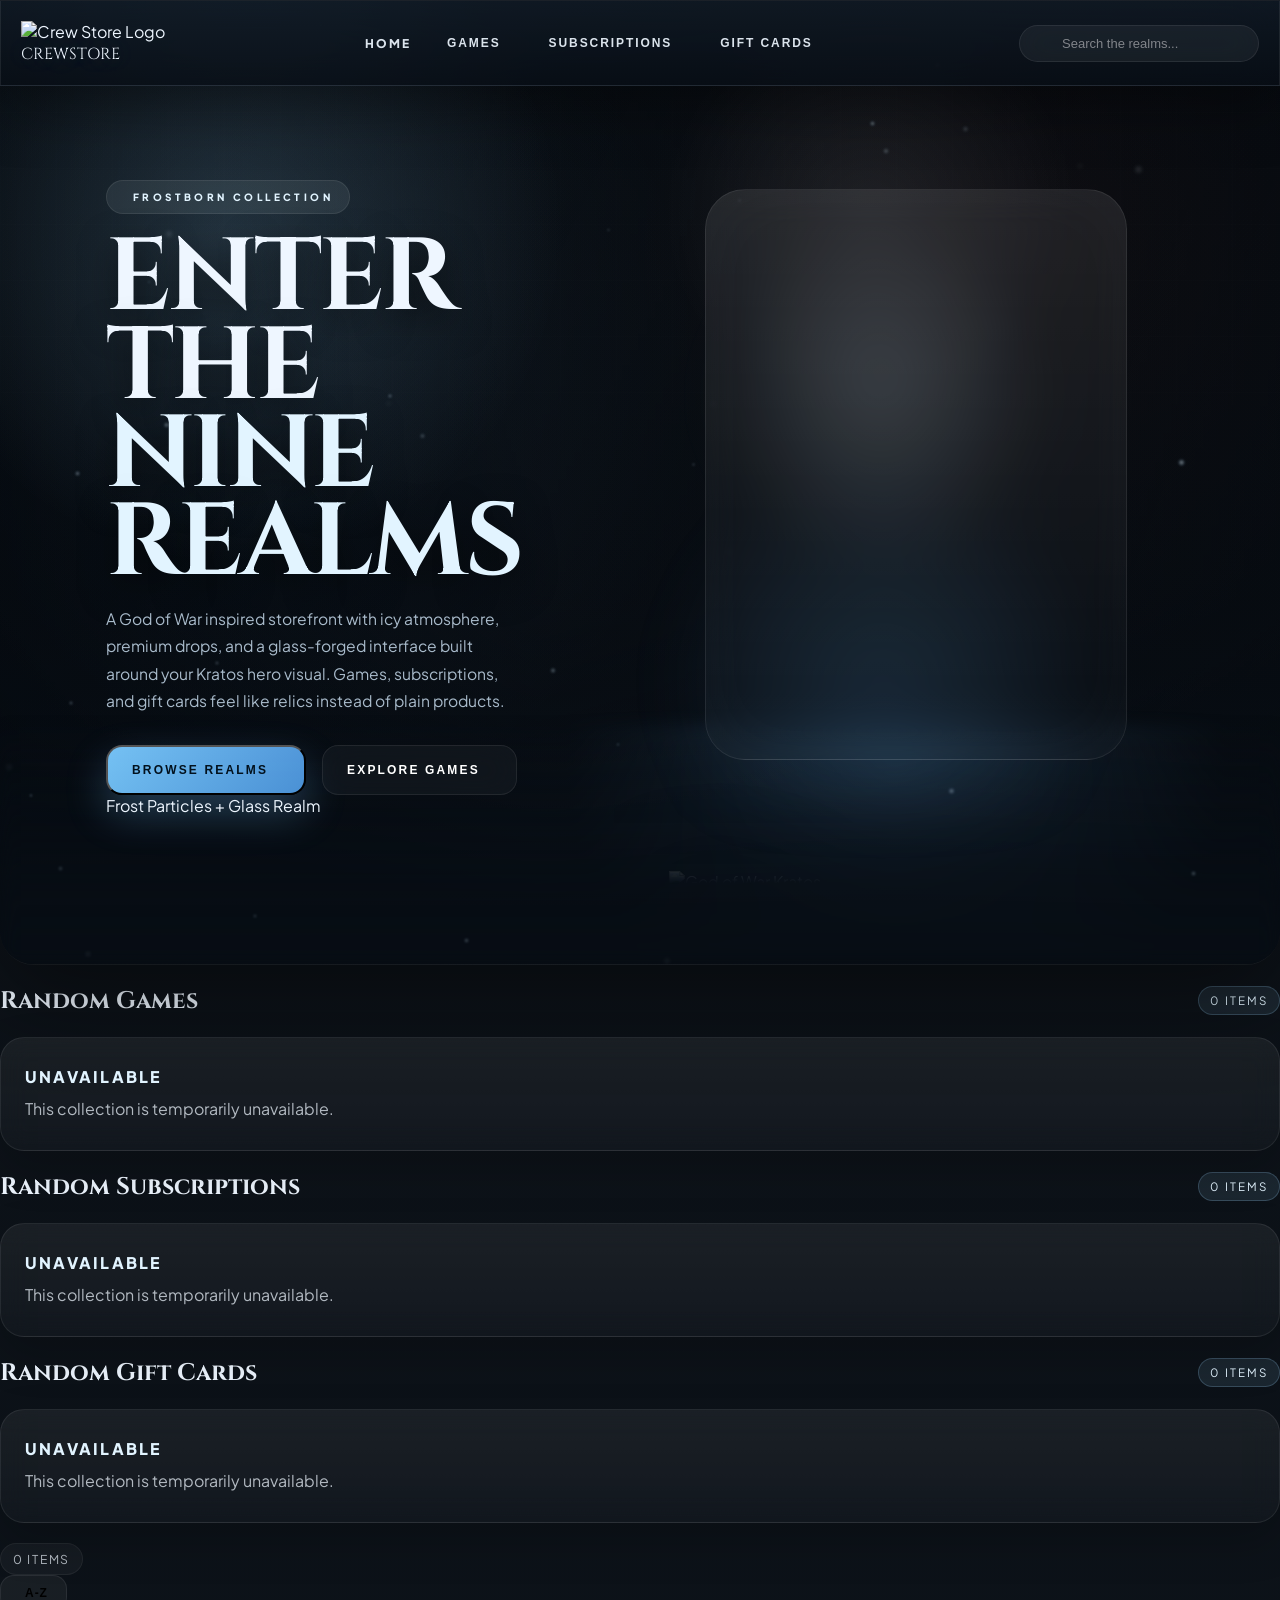
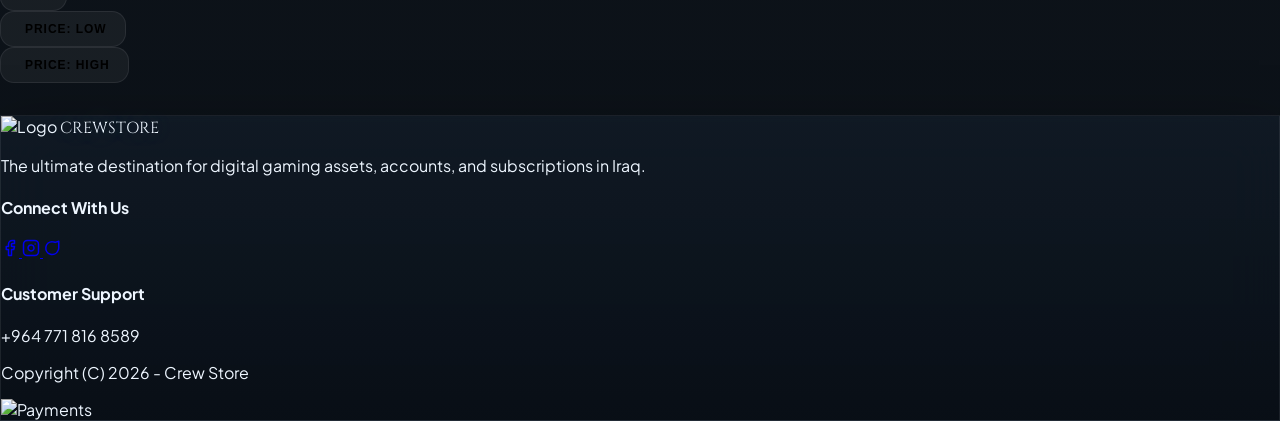
==== commit b2e80497: "Update index.html" ====
--- a/index.html
+++ b/index.html
@@ -87,6 +87,11 @@
                             </button>
                         </div>
 
+                        <div class="hero-chip">
+                            <i data-lucide="sparkles" class="w-4 h-4"></i>
+                            Frost Particles + Glass Realm
+                        </div>
+
                         <div class="hero-stats">
                             <div class="stat-card">
                                 <strong>24/7</strong>
@@ -106,6 +111,7 @@
                     <div class="hero-visual">
                         <div class="kratos-aura"></div>
                         <div class="kratos-frame"></div>
+                        <div class="hero-ring"></div>
                         <div class="kratos-crop">
                             <img src="https://www.image2url.com/r2/default/images/1776155563318-bd6675a4-7b08-4853-9fdf-aed6e7d56d20.png" alt="God of War Kratos">
                         </div>
--- a/styles.css
+++ b/styles.css
@@ -0,0 +1,796 @@
+@import url('https://fonts.googleapis.com/css2?family=Cinzel:wght@600;700;800&family=Plus+Jakarta+Sans:wght@400;500;600;700;800&display=swap');
+
+        :root {
+            --bg-dark: #05070b;
+            --bg-deep: #0a1118;
+            --glass: rgba(173, 216, 255, 0.09);
+            --glass-strong: rgba(205, 233, 255, 0.14);
+            --line: rgba(255, 255, 255, 0.12);
+            --ice: #9bd7ff;
+            --ice-strong: #e2f4ff;
+            --frost: #74bfff;
+            --ember: #d3523b;
+            --text: #eef6ff;
+            --muted: #a9bbcb;
+        }
+
+        * { box-sizing: border-box; }
+        html { scroll-behavior: smooth; }
+
+        body {
+            font-family: 'Plus Jakarta Sans', sans-serif;
+            background:
+                radial-gradient(circle at 18% 18%, rgba(116, 191, 255, 0.1), transparent 24%),
+                radial-gradient(circle at 82% 12%, rgba(211, 82, 59, 0.1), transparent 20%),
+                linear-gradient(180deg, rgba(4, 9, 15, 0.96), rgba(7, 13, 20, 0.98)),
+                url('https://www.image2url.com/r2/default/images/1776157434300-bdce2c6e-256c-4b2a-a577-ee45d7a751af.jpg') center 22%/145% auto fixed;
+            color: var(--text);
+            min-height: 100vh;
+            margin: 0;
+            overflow-x: hidden;
+        }
+
+        body::before {
+            content: "";
+            position: fixed;
+            inset: 0;
+            background:
+                linear-gradient(115deg, rgba(124, 203, 255, 0.04), transparent 42%),
+                linear-gradient(290deg, rgba(255, 255, 255, 0.03), transparent 38%),
+                radial-gradient(circle at 50% 130%, rgba(116, 191, 255, 0.14), transparent 34%);
+            pointer-events: none;
+            z-index: -1;
+        }
+
+        body::after {
+            content: "";
+            position: fixed;
+            inset: 0;
+            background:
+                linear-gradient(180deg, rgba(255, 255, 255, 0.02) 0, transparent 20%),
+                linear-gradient(rgba(255, 255, 255, 0.018) 1px, transparent 1px),
+                linear-gradient(90deg, rgba(255, 255, 255, 0.018) 1px, transparent 1px);
+            background-size: auto, 72px 72px, 72px 72px;
+            mask-image: linear-gradient(180deg, rgba(0,0,0,0.3), rgba(0,0,0,0.8));
+            opacity: 0.32;
+            pointer-events: none;
+            z-index: -1;
+        }
+
+        nav {
+            height: 86px;
+            display: flex;
+            align-items: center;
+            position: fixed;
+            top: 0;
+            width: 100%;
+            z-index: 1000;
+            transition: transform 0.35s ease, opacity 0.35s ease, background 0.35s ease;
+            will-change: transform;
+        }
+
+        nav.nav-hidden {
+            transform: translateY(calc(-100% - 10px));
+            opacity: 0;
+        }
+
+        .nav-container {
+            max-width: 1280px;
+            margin: 0 auto;
+            width: 100%;
+            display: flex;
+            justify-content: space-between;
+            align-items: center;
+            padding: 0 20px;
+            gap: 20px;
+        }
+
+        .glass {
+            background: linear-gradient(180deg, rgba(18, 29, 41, 0.72), rgba(8, 14, 22, 0.82));
+            backdrop-filter: blur(26px);
+            -webkit-backdrop-filter: blur(26px);
+            border: 1px solid rgba(255, 255, 255, 0.08);
+            box-shadow: 0 18px 60px rgba(0, 0, 0, 0.38);
+        }
+
+        .nav-shell { border-bottom: 1px solid rgba(255, 255, 255, 0.08); }
+
+        .nav-links {
+            display: flex;
+            gap: 24px;
+            align-items: center;
+            flex-wrap: wrap;
+            justify-content: center;
+        }
+
+        .nav-links a,
+        .nav-links button {
+            text-decoration: none;
+            color: rgba(238, 246, 255, 0.92);
+            font-weight: 800;
+            font-size: 12px;
+            letter-spacing: 0.16em;
+            background: none;
+            border: none;
+            cursor: pointer;
+            display: flex;
+            align-items: center;
+            gap: 6px;
+            transition: 0.25s ease;
+            text-transform: uppercase;
+        }
+
+        .nav-links a:hover,
+        .nav-links button:hover {
+            color: var(--ice-strong);
+            text-shadow: 0 0 20px rgba(155, 215, 255, 0.45);
+        }
+
+        .brand-title {
+            font-family: 'Cinzel', serif;
+            text-shadow: 0 0 24px rgba(155, 215, 255, 0.28);
+        }
+
+        .dropdown { position: relative; padding: 31px 0; }
+        .dropdown.open .dropdown-menu { display: block; }
+
+        .dropdown-menu {
+            display: none;
+            position: absolute;
+            top: 80px;
+            left: 0;
+            min-width: 220px;
+            border-radius: 18px;
+            padding: 10px 0;
+            background: rgba(11, 18, 26, 0.92);
+            backdrop-filter: blur(16px);
+            border: 1px solid rgba(255, 255, 255, 0.08);
+            box-shadow: 0 20px 45px rgba(0, 0, 0, 0.5);
+            z-index: 1010;
+        }
+
+        .dropdown-menu a {
+            display: flex;
+            align-items: center;
+            gap: 10px;
+            padding: 12px 18px;
+            font-size: 11px;
+            text-shadow: none;
+        }
+
+        .dropdown-menu a:hover {
+            background: rgba(116, 191, 255, 0.18);
+            color: white;
+        }
+
+        .search-container {
+            position: relative;
+            width: 240px;
+            display: flex;
+            align-items: center;
+            flex-shrink: 0;
+        }
+
+        .search-container input {
+            width: 100%;
+            background: rgba(255, 255, 255, 0.05);
+            border: 1px solid rgba(255, 255, 255, 0.08);
+            border-radius: 999px;
+            padding: 10px 16px 10px 42px;
+            color: white;
+            outline: none;
+            font-size: 13px;
+            backdrop-filter: blur(16px);
+        }
+
+        .search-container input::placeholder { color: rgba(255, 255, 255, 0.46); }
+
+        .search-container i {
+            position: absolute;
+            left: 15px;
+            top: 50%;
+            transform: translateY(-50%);
+            color: var(--ice);
+            width: 16px;
+            height: 16px;
+            pointer-events: none;
+        }
+
+        .hero-shell {
+            position: relative;
+            min-height: 100vh;
+            width: 100vw;
+            margin-left: calc(50% - 50vw);
+            margin-right: calc(50% - 50vw);
+            border-radius: 0 0 34px 34px;
+            overflow: hidden;
+            border-bottom: 1px solid rgba(255, 255, 255, 0.06);
+            box-shadow: 0 30px 90px rgba(0, 0, 0, 0.45);
+            background:
+                linear-gradient(90deg, rgba(4, 8, 13, 0.86) 0%, rgba(4, 8, 13, 0.42) 42%, rgba(4, 8, 13, 0.78) 100%),
+                url('https://www.image2url.com/r2/default/images/1776157434300-bdce2c6e-256c-4b2a-a577-ee45d7a751af.jpg') center/cover;
+            isolation: isolate;
+        }
+
+        .hero-shell::before {
+            content: "";
+            position: absolute;
+            inset: 0;
+            background:
+                radial-gradient(circle at 18% 24%, rgba(159, 218, 255, 0.17), transparent 26%),
+                radial-gradient(circle at 68% 22%, rgba(255, 255, 255, 0.08), transparent 18%),
+                linear-gradient(180deg, rgba(6, 11, 18, 0.15) 0%, transparent 20%, rgba(6, 11, 18, 0.18) 62%, rgba(7, 13, 20, 0.92) 100%);
+            pointer-events: none;
+            z-index: 0;
+        }
+
+        .hero-shell::after {
+            content: "";
+            position: absolute;
+            inset: auto 0 0 0;
+            height: 240px;
+            background:
+                linear-gradient(180deg, rgba(7, 13, 20, 0) 0%, rgba(7, 13, 20, 0.8) 70%, rgba(7, 13, 20, 1) 100%),
+                radial-gradient(circle at 70% 18%, rgba(116, 191, 255, 0.16), transparent 36%);
+            filter: blur(8px);
+            z-index: 0;
+        }
+
+        .rune-grid {
+            position: absolute;
+            inset: 0;
+            background-image:
+                linear-gradient(rgba(255, 255, 255, 0.035) 1px, transparent 1px),
+                linear-gradient(90deg, rgba(255, 255, 255, 0.035) 1px, transparent 1px);
+            background-size: 56px 56px;
+            mask-image: linear-gradient(180deg, rgba(0,0,0,0.8), transparent 82%);
+            opacity: 0.28;
+            z-index: 0;
+            pointer-events: none;
+        }
+
+        .particles {
+            position: absolute;
+            inset: 0;
+            overflow: hidden;
+            z-index: 1;
+            pointer-events: none;
+        }
+
+        .particle {
+            position: absolute;
+            width: var(--size);
+            height: var(--size);
+            border-radius: 999px;
+            background: radial-gradient(circle, rgba(230, 246, 255, 0.9), rgba(116, 191, 255, 0.15) 65%, transparent 72%);
+            left: var(--left);
+            top: var(--top);
+            opacity: var(--opacity);
+            filter: blur(1px);
+            animation: drift var(--duration) linear infinite;
+            animation-delay: var(--delay);
+        }
+
+        .particle.soft {
+            background: radial-gradient(circle, rgba(255, 255, 255, 0.72), rgba(116, 191, 255, 0.08) 60%, transparent 74%);
+            filter: blur(2px);
+        }
+
+        @keyframes drift {
+            0% { transform: translate3d(0, 0, 0) scale(0.9); }
+            50% { transform: translate3d(18px, -28px, 0) scale(1); }
+            100% { transform: translate3d(-8px, -56px, 0) scale(0.92); }
+        }
+
+        .hero-grid {
+            position: relative;
+            z-index: 2;
+            min-height: 100vh;
+            display: grid;
+            grid-template-columns: minmax(320px, 460px) minmax(480px, 620px);
+            max-width: 1180px;
+            margin: 0 auto;
+            justify-content: space-between;
+            align-items: center;
+            gap: 56px;
+            padding: 112px 56px 80px;
+        }
+
+        .hero-copy {
+            position: relative;
+            z-index: 4;
+            max-width: 460px;
+            padding-bottom: 0;
+        }
+
+        .eyebrow {
+            display: inline-flex;
+            align-items: center;
+            gap: 10px;
+            padding: 10px 16px;
+            border-radius: 999px;
+            background: rgba(226, 244, 255, 0.08);
+            border: 1px solid rgba(255, 255, 255, 0.08);
+            color: var(--ice-strong);
+            font-size: 10px;
+            font-weight: 800;
+            letter-spacing: 0.34em;
+            text-transform: uppercase;
+            margin-bottom: 20px;
+        }
+
+        .hero-copy h1 {
+            font-family: 'Cinzel', serif;
+            font-size: clamp(3.8rem, 8vw, 6.6rem);
+            line-height: 0.86;
+            margin: 0 0 18px;
+            text-transform: uppercase;
+            letter-spacing: -0.03em;
+            text-shadow: 0 12px 35px rgba(0, 0, 0, 0.55);
+        }
+
+        .frost { color: var(--ice-strong); }
+
+        .hero-lead {
+            color: var(--muted);
+            font-size: 0.98rem;
+            line-height: 1.75;
+            max-width: 420px;
+            margin-bottom: 30px;
+        }
+
+        .hero-actions {
+            display: flex;
+            gap: 16px;
+            flex-wrap: wrap;
+            margin-bottom: 0;
+        }
+
+        .hero-btn {
+            display: inline-flex;
+            align-items: center;
+            gap: 12px;
+            padding: 16px 24px;
+            border-radius: 16px;
+            font-size: 12px;
+            font-weight: 800;
+            letter-spacing: 0.18em;
+            text-transform: uppercase;
+            transition: transform 0.25s ease, box-shadow 0.25s ease, background 0.25s ease;
+        }
+
+        .hero-btn:hover { transform: translateY(-2px); }
+
+        .hero-btn.primary {
+            background: linear-gradient(135deg, rgba(123, 203, 255, 0.95), rgba(78, 151, 223, 0.95));
+            color: #02111d;
+            box-shadow: 0 18px 40px rgba(116, 191, 255, 0.28);
+        }
+
+        .hero-btn.secondary {
+            background: rgba(255, 255, 255, 0.04);
+            color: white;
+            border: 1px solid rgba(255, 255, 255, 0.08);
+            backdrop-filter: blur(16px);
+        }
+
+        .hero-stats { display: none; }
+
+        .stat-card {
+            padding: 18px;
+            border-radius: 20px;
+            background: linear-gradient(180deg, rgba(255, 255, 255, 0.07), rgba(255, 255, 255, 0.03));
+            border: 1px solid rgba(255, 255, 255, 0.07);
+            backdrop-filter: blur(18px);
+        }
+
+        .stat-card strong {
+            display: block;
+            font-size: 1.55rem;
+            font-weight: 800;
+            color: var(--ice-strong);
+            margin-bottom: 6px;
+        }
+
+        .stat-card span {
+            display: block;
+            color: rgba(238, 246, 255, 0.62);
+            font-size: 0.76rem;
+            text-transform: uppercase;
+            letter-spacing: 0.18em;
+        }
+
+        .hero-visual {
+            position: relative;
+            display: flex;
+            justify-content: flex-end;
+            align-items: center;
+            min-height: 760px;
+            padding-top: 12px;
+            z-index: 2;
+        }
+
+        .kratos-aura {
+            position: absolute;
+            inset: 8% 2% 10%;
+            border-radius: 40px;
+            background:
+                radial-gradient(circle at 50% 35%, rgba(219, 242, 255, 0.18), transparent 34%),
+                radial-gradient(circle at 50% 80%, rgba(86, 154, 213, 0.18), transparent 38%);
+            filter: blur(28px);
+        }
+
+        .kratos-frame {
+            position: absolute;
+            inset: 10% 8% 16% 20%;
+            border-radius: 40px;
+            border: 1px solid rgba(255, 255, 255, 0.09);
+            background: linear-gradient(180deg, rgba(255, 255, 255, 0.08), rgba(255, 255, 255, 0.01));
+            backdrop-filter: blur(18px);
+            box-shadow: inset 0 0 80px rgba(255, 255, 255, 0.03);
+        }
+
+        .kratos-crop {
+            position: relative;
+            z-index: 2;
+            width: min(100%, 560px);
+            height: 760px;
+            overflow: hidden;
+            display: flex;
+            justify-content: flex-end;
+            align-items: flex-end;
+            mask-image: linear-gradient(180deg, black 0 84%, transparent 100%);
+            animation: heroFloat 6.5s ease-in-out infinite;
+        }
+
+        .hero-visual img {
+            position: relative;
+            width: 98%;
+            height: auto;
+            object-fit: contain;
+            filter: drop-shadow(0 30px 60px rgba(0, 0, 0, 0.72));
+            transform: translateX(8%) translateY(8px) scale(1);
+            transform-origin: bottom center;
+        }
+
+        @keyframes heroFloat {
+            0%, 100% { transform: translateY(0); }
+            50% { transform: translateY(-10px); }
+        }
+
+        .hero-panel { display: none; }
+
+        .hero-panel-top {
+            display: flex;
+            justify-content: space-between;
+            gap: 14px;
+            align-items: center;
+            margin-bottom: 14px;
+            flex-wrap: wrap;
+        }
+
+        .hero-panel-top strong {
+            font-size: 0.95rem;
+            letter-spacing: 0.12em;
+            text-transform: uppercase;
+        }
+
+        .hero-panel-top span {
+            color: var(--ice);
+            font-size: 0.72rem;
+            letter-spacing: 0.24em;
+            text-transform: uppercase;
+        }
+
+        .progress-track {
+            width: 100%;
+            height: 8px;
+            border-radius: 999px;
+            background: rgba(255, 255, 255, 0.07);
+            overflow: hidden;
+            margin-bottom: 12px;
+        }
+
+        .progress-fill {
+            width: 78%;
+            height: 100%;
+            border-radius: inherit;
+            background: linear-gradient(90deg, var(--ice), white);
+            box-shadow: 0 0 22px rgba(155, 215, 255, 0.45);
+        }
+
+        .hero-panel p {
+            margin: 0;
+            color: rgba(238, 246, 255, 0.72);
+            line-height: 1.65;
+            font-size: 0.92rem;
+        }
+
+        .count-chip {
+            display: inline-flex;
+            align-items: center;
+            justify-content: center;
+            min-width: 40px;
+            padding: 6px 11px;
+            border-radius: 999px;
+            background: rgba(155, 215, 255, 0.1);
+            border: 1px solid rgba(155, 215, 255, 0.22);
+            color: var(--ice-strong);
+            font-size: 0.72rem;
+            letter-spacing: 0.18em;
+            text-transform: uppercase;
+        }
+
+        .section-head {
+            display: flex;
+            align-items: center;
+            justify-content: space-between;
+            gap: 16px;
+            flex-wrap: wrap;
+        }
+
+        .category-meta {
+            display: inline-flex;
+            align-items: center;
+            gap: 12px;
+            padding: 7px 12px;
+            border-radius: 999px;
+            background: rgba(255, 255, 255, 0.04);
+            border: 1px solid rgba(255, 255, 255, 0.06);
+            color: rgba(238, 246, 255, 0.72);
+            font-size: 0.76rem;
+            letter-spacing: 0.14em;
+            text-transform: uppercase;
+        }
+
+        .section-title { font-family: 'Cinzel', serif; }
+
+        .product-card {
+            background: linear-gradient(180deg, rgba(255, 255, 255, 0.055), rgba(255, 255, 255, 0.025));
+            border: 1px solid rgba(255, 255, 255, 0.06);
+            border-radius: 24px;
+            overflow: hidden;
+            transition: transform 0.35s ease, border-color 0.35s ease, background 0.35s ease, box-shadow 0.35s ease;
+            backdrop-filter: blur(14px);
+            box-shadow: 0 18px 45px rgba(0, 0, 0, 0.22);
+        }
+
+        .product-card:hover {
+            transform: translateY(-8px);
+            border-color: rgba(155, 215, 255, 0.42);
+            background: linear-gradient(180deg, rgba(255, 255, 255, 0.08), rgba(255, 255, 255, 0.03));
+            box-shadow: 0 24px 60px rgba(0, 0, 0, 0.28);
+        }
+
+        .product-card img { background: rgba(255, 255, 255, 0.03); }
+        .neon-blue { box-shadow: 0 0 20px rgba(116, 191, 255, 0.28); }
+
+        .status-card {
+            grid-column: 1 / -1;
+            padding: 28px 24px;
+            border-radius: 24px;
+            background: linear-gradient(180deg, rgba(255, 255, 255, 0.06), rgba(255, 255, 255, 0.025));
+            border: 1px solid rgba(255, 255, 255, 0.08);
+            backdrop-filter: blur(14px);
+            box-shadow: 0 18px 45px rgba(0, 0, 0, 0.2);
+            text-align: left;
+        }
+
+        .status-card strong {
+            display: block;
+            color: var(--ice-strong);
+            font-size: 1rem;
+            font-weight: 800;
+            letter-spacing: 0.14em;
+            text-transform: uppercase;
+            margin-bottom: 8px;
+        }
+
+        .status-card p {
+            margin: 0;
+            color: rgba(238, 246, 255, 0.72);
+            line-height: 1.7;
+        }
+
+        .filter-btn {
+            background: rgba(255, 255, 255, 0.05);
+            border: 1px solid rgba(255, 255, 255, 0.08);
+            padding: 10px 18px;
+            border-radius: 14px;
+            font-size: 12px;
+            font-weight: 800;
+            transition: 0.25s ease;
+            display: flex;
+            align-items: center;
+            gap: 6px;
+            letter-spacing: 0.08em;
+            text-transform: uppercase;
+        }
+
+        .filter-btn:hover {
+            background: rgba(116, 191, 255, 0.18);
+            border-color: rgba(155, 215, 255, 0.4);
+        }
+
+        #pagination {
+            display: flex;
+            justify-content: center;
+            align-items: center;
+            flex-wrap: wrap;
+            gap: 8px;
+            width: 100%;
+            margin-top: 2rem;
+        }
+
+        .page-btn {
+            min-width: 40px;
+            height: 40px;
+            display: flex;
+            align-items: center;
+            justify-content: center;
+            border-radius: 12px;
+            background: rgba(255, 255, 255, 0.045);
+            border: 1px solid rgba(255, 255, 255, 0.08);
+            transition: 0.25s ease;
+            cursor: pointer;
+            font-weight: 700;
+        }
+
+        .page-btn:hover:not(.disabled) {
+            background: rgba(116, 191, 255, 0.15);
+            border-color: rgba(155, 215, 255, 0.35);
+        }
+
+        .page-btn.active {
+            background: linear-gradient(135deg, rgba(123, 203, 255, 0.9), rgba(78, 151, 223, 0.9));
+            color: #04111c;
+            border-color: transparent;
+            box-shadow: 0 0 18px rgba(123, 203, 255, 0.28);
+        }
+
+        .page-dots {
+            color: rgba(255, 255, 255, 0.3);
+            padding: 0 5px;
+        }
+
+        .page-btn.disabled {
+            opacity: 0.3;
+            cursor: not-allowed;
+        }
+
+        footer a i { transition: 0.3s; }
+
+        footer a:hover i {
+            color: #fff;
+            transform: scale(1.1);
+        }
+
+        .content-shell { position: relative; }
+
+        @media (min-width: 769px) {
+            .dropdown:hover .dropdown-menu { display: block; }
+        }
+
+        @media (max-width: 1180px) {
+            .nav-container {
+                flex-wrap: wrap;
+                justify-content: center;
+                padding-top: 14px;
+                padding-bottom: 14px;
+            }
+
+            nav { height: auto; }
+            #content { padding-top: 170px !important; }
+
+            .hero-grid {
+                grid-template-columns: 1fr;
+                justify-content: stretch;
+                max-width: 900px;
+                gap: 24px;
+                padding: 56px 26px 32px;
+            }
+
+            .hero-copy {
+                max-width: 100%;
+                padding-bottom: 0;
+            }
+            .hero-visual {
+                min-height: 560px;
+                justify-content: center;
+            }
+            .kratos-frame { inset: 10% 8% 10%; }
+            .kratos-crop {
+                width: min(100%, 460px);
+                height: 560px;
+                justify-content: center;
+            }
+
+            .hero-visual img {
+                width: 96%;
+                transform: translateX(2%) translateY(10px) scale(1);
+            }
+        }
+
+        @media (max-width: 768px) {
+            .nav-container {
+                flex-direction: column;
+                align-items: stretch;
+                gap: 14px;
+                padding-left: 14px;
+                padding-right: 14px;
+            }
+
+            .nav-links {
+                gap: 12px;
+                width: 100%;
+            }
+
+            .nav-links a,
+            .nav-links button {
+                font-size: 10px;
+                letter-spacing: 0.12em;
+            }
+
+            .search-container { width: 100%; }
+            .hero-shell {
+                min-height: 100svh;
+                width: 100vw;
+                margin-left: calc(50% - 50vw);
+                margin-right: calc(50% - 50vw);
+                border-radius: 0 0 24px 24px;
+            }
+
+            .hero-copy h1 {
+                font-size: clamp(2.8rem, 16vw, 4.6rem);
+            }
+
+            .hero-lead { font-size: 0.98rem; }
+            .hero-grid {
+                padding: 108px 18px 24px;
+                gap: 12px;
+            }
+
+            .hero-actions {
+                flex-direction: column;
+                align-items: stretch;
+            }
+
+            .hero-btn { justify-content: center; }
+            .hero-stats { grid-template-columns: 1fr; }
+            .hero-visual {
+                min-height: 360px;
+                padding-right: 0;
+                padding-top: 10px;
+            }
+            .kratos-crop {
+                height: 340px;
+                width: min(100%, 280px);
+                justify-content: center;
+            }
+
+            .hero-visual img {
+                width: 96%;
+                transform: translateX(0) translateY(8px) scale(1);
+            }
+
+            .dropdown {
+                padding: 8px 0;
+            }
+
+            .dropdown-menu {
+                top: calc(100% + 8px);
+                left: 0;
+                transform: none;
+                min-width: min(240px, 82vw);
+            }
+
+            .dropdown:hover .dropdown-menu { display: none; }
+
+            #random-games-grid,
+            #random-subs-grid,
+            #random-cards-grid,
+            #product-grid {
+                grid-template-columns: 1fr;
+                gap: 16px;
+            }
+        }
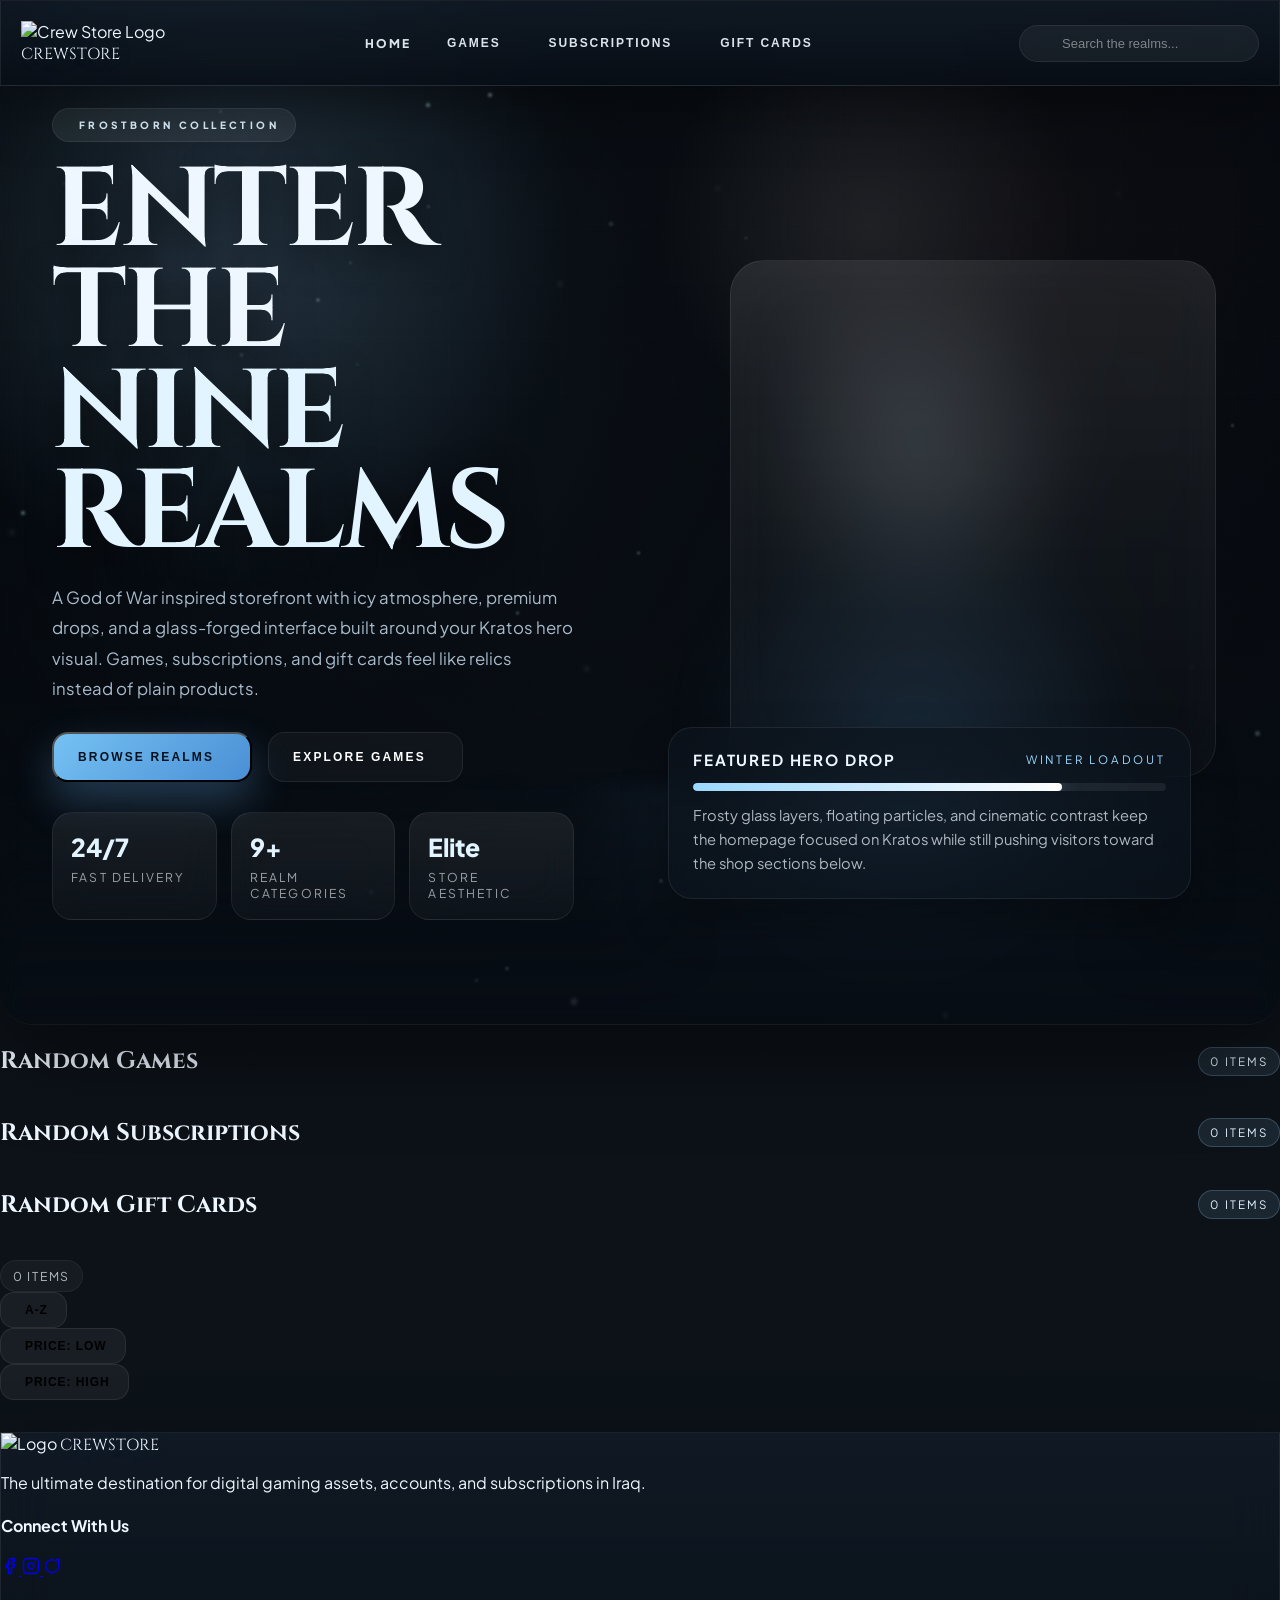
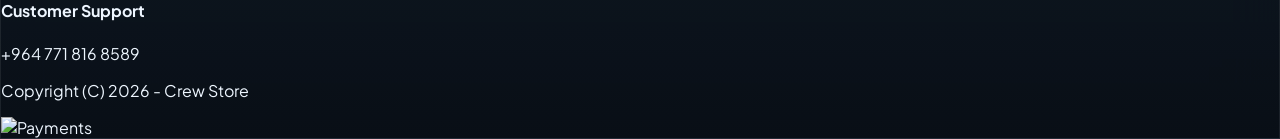
==== commit f32735d7: "Update index.html" ====
--- a/index.html
+++ b/index.html
@@ -7,7 +7,800 @@
     <link rel="icon" type="image/png" href="https://www.image2url.com/r2/default/images/1776077887655-81c34eec-f826-4982-abd4-e741de9067ad.png">
     <script src="https://cdn.tailwindcss.com"></script>
     <script src="https://unpkg.com/lucide@latest"></script>
-    <link rel="stylesheet" href="styles.css">
+    <style>
+        @import url('https://fonts.googleapis.com/css2?family=Cinzel:wght@600;700;800&family=Plus+Jakarta+Sans:wght@400;500;600;700;800&display=swap');
+
+        :root {
+            --bg-dark: #05070b;
+            --bg-deep: #0a1118;
+            --glass: rgba(173, 216, 255, 0.09);
+            --glass-strong: rgba(205, 233, 255, 0.14);
+            --line: rgba(255, 255, 255, 0.12);
+            --ice: #9bd7ff;
+            --ice-strong: #e2f4ff;
+            --frost: #74bfff;
+            --ember: #d3523b;
+            --text: #eef6ff;
+            --muted: #a9bbcb;
+        }
+
+        * { box-sizing: border-box; }
+        html { scroll-behavior: smooth; }
+
+        body {
+            font-family: 'Plus Jakarta Sans', sans-serif;
+            background:
+                radial-gradient(circle at 18% 18%, rgba(116, 191, 255, 0.1), transparent 24%),
+                radial-gradient(circle at 82% 12%, rgba(211, 82, 59, 0.1), transparent 20%),
+                linear-gradient(180deg, rgba(4, 9, 15, 0.96), rgba(7, 13, 20, 0.98)),
+                url('https://www.image2url.com/r2/default/images/1776157434300-bdce2c6e-256c-4b2a-a577-ee45d7a751af.jpg') center 22%/145% auto fixed;
+            color: var(--text);
+            min-height: 100vh;
+            margin: 0;
+            overflow-x: hidden;
+        }
+
+        body::before {
+            content: "";
+            position: fixed;
+            inset: 0;
+            background:
+                linear-gradient(115deg, rgba(124, 203, 255, 0.04), transparent 42%),
+                linear-gradient(290deg, rgba(255, 255, 255, 0.03), transparent 38%),
+                radial-gradient(circle at 50% 130%, rgba(116, 191, 255, 0.14), transparent 34%);
+            pointer-events: none;
+            z-index: -1;
+        }
+
+        body::after {
+            content: "";
+            position: fixed;
+            inset: 0;
+            background:
+                linear-gradient(180deg, rgba(255, 255, 255, 0.02) 0, transparent 20%),
+                linear-gradient(rgba(255, 255, 255, 0.018) 1px, transparent 1px),
+                linear-gradient(90deg, rgba(255, 255, 255, 0.018) 1px, transparent 1px);
+            background-size: auto, 72px 72px, 72px 72px;
+            mask-image: linear-gradient(180deg, rgba(0,0,0,0.3), rgba(0,0,0,0.8));
+            opacity: 0.32;
+            pointer-events: none;
+            z-index: -1;
+        }
+
+        nav {
+            height: 86px;
+            display: flex;
+            align-items: center;
+            position: fixed;
+            top: 0;
+            width: 100%;
+            z-index: 1000;
+            transition: transform 0.35s ease, opacity 0.35s ease, background 0.35s ease;
+            will-change: transform;
+        }
+
+        nav.nav-hidden {
+            transform: translateY(calc(-100% - 10px));
+            opacity: 0;
+        }
+
+        .nav-container {
+            max-width: 1280px;
+            margin: 0 auto;
+            width: 100%;
+            display: flex;
+            justify-content: space-between;
+            align-items: center;
+            padding: 0 20px;
+            gap: 20px;
+        }
+
+        .glass {
+            background: linear-gradient(180deg, rgba(18, 29, 41, 0.72), rgba(8, 14, 22, 0.82));
+            backdrop-filter: blur(26px);
+            -webkit-backdrop-filter: blur(26px);
+            border: 1px solid rgba(255, 255, 255, 0.08);
+            box-shadow: 0 18px 60px rgba(0, 0, 0, 0.38);
+        }
+
+        .nav-shell { border-bottom: 1px solid rgba(255, 255, 255, 0.08); }
+
+        .nav-links {
+            display: flex;
+            gap: 24px;
+            align-items: center;
+            flex-wrap: wrap;
+            justify-content: center;
+        }
+
+        .nav-links a,
+        .nav-links button {
+            text-decoration: none;
+            color: rgba(238, 246, 255, 0.92);
+            font-weight: 800;
+            font-size: 12px;
+            letter-spacing: 0.16em;
+            background: none;
+            border: none;
+            cursor: pointer;
+            display: flex;
+            align-items: center;
+            gap: 6px;
+            transition: 0.25s ease;
+            text-transform: uppercase;
+        }
+
+        .nav-links a:hover,
+        .nav-links button:hover {
+            color: var(--ice-strong);
+            text-shadow: 0 0 20px rgba(155, 215, 255, 0.45);
+        }
+
+        .brand-title {
+            font-family: 'Cinzel', serif;
+            text-shadow: 0 0 24px rgba(155, 215, 255, 0.28);
+        }
+
+        .dropdown { position: relative; padding: 31px 0; }
+        .dropdown.open .dropdown-menu { display: block; }
+
+        .dropdown-menu {
+            display: none;
+            position: absolute;
+            top: 80px;
+            left: 0;
+            min-width: 220px;
+            border-radius: 18px;
+            padding: 10px 0;
+            background: rgba(11, 18, 26, 0.92);
+            backdrop-filter: blur(16px);
+            border: 1px solid rgba(255, 255, 255, 0.08);
+            box-shadow: 0 20px 45px rgba(0, 0, 0, 0.5);
+            z-index: 1010;
+        }
+
+        .dropdown:hover .dropdown-menu { display: block; }
+
+        .dropdown-menu a {
+            display: flex;
+            align-items: center;
+            gap: 10px;
+            padding: 12px 18px;
+            font-size: 11px;
+            text-shadow: none;
+        }
+
+        .dropdown-menu a:hover {
+            background: rgba(116, 191, 255, 0.18);
+            color: white;
+        }
+
+        .search-container {
+            position: relative;
+            width: 240px;
+            display: flex;
+            align-items: center;
+            flex-shrink: 0;
+        }
+
+        .search-container input {
+            width: 100%;
+            background: rgba(255, 255, 255, 0.05);
+            border: 1px solid rgba(255, 255, 255, 0.08);
+            border-radius: 999px;
+            padding: 10px 16px 10px 42px;
+            color: white;
+            outline: none;
+            font-size: 13px;
+            backdrop-filter: blur(16px);
+        }
+
+        .search-container input::placeholder { color: rgba(255, 255, 255, 0.46); }
+
+        .search-container i {
+            position: absolute;
+            left: 15px;
+            top: 50%;
+            transform: translateY(-50%);
+            color: var(--ice);
+            width: 16px;
+            height: 16px;
+            pointer-events: none;
+        }
+
+        .hero-shell {
+            position: relative;
+            min-height: 100vh;
+            width: 100vw;
+            margin-left: calc(50% - 50vw);
+            margin-right: calc(50% - 50vw);
+            border-radius: 0 0 34px 34px;
+            overflow: hidden;
+            border-bottom: 1px solid rgba(255, 255, 255, 0.06);
+            box-shadow: 0 30px 90px rgba(0, 0, 0, 0.45);
+            background:
+                linear-gradient(90deg, rgba(4, 8, 13, 0.86) 0%, rgba(4, 8, 13, 0.42) 42%, rgba(4, 8, 13, 0.78) 100%),
+                url('https://www.image2url.com/r2/default/images/1776157434300-bdce2c6e-256c-4b2a-a577-ee45d7a751af.jpg') center/cover;
+            isolation: isolate;
+        }
+
+        .hero-shell::before {
+            content: "";
+            position: absolute;
+            inset: 0;
+            background:
+                radial-gradient(circle at 18% 24%, rgba(159, 218, 255, 0.17), transparent 26%),
+                radial-gradient(circle at 68% 22%, rgba(255, 255, 255, 0.08), transparent 18%),
+                linear-gradient(180deg, rgba(6, 11, 18, 0.15) 0%, transparent 20%, rgba(6, 11, 18, 0.18) 62%, rgba(7, 13, 20, 0.92) 100%);
+            pointer-events: none;
+            z-index: 0;
+        }
+
+        .hero-shell::after {
+            content: "";
+            position: absolute;
+            inset: auto 0 0 0;
+            height: 240px;
+            background:
+                linear-gradient(180deg, rgba(7, 13, 20, 0) 0%, rgba(7, 13, 20, 0.8) 70%, rgba(7, 13, 20, 1) 100%),
+                radial-gradient(circle at 70% 18%, rgba(116, 191, 255, 0.16), transparent 36%);
+            filter: blur(8px);
+            z-index: 0;
+        }
+
+        .rune-grid {
+            position: absolute;
+            inset: 0;
+            background-image:
+                linear-gradient(rgba(255, 255, 255, 0.035) 1px, transparent 1px),
+                linear-gradient(90deg, rgba(255, 255, 255, 0.035) 1px, transparent 1px);
+            background-size: 56px 56px;
+            mask-image: linear-gradient(180deg, rgba(0,0,0,0.8), transparent 82%);
+            opacity: 0.28;
+            z-index: 0;
+            pointer-events: none;
+        }
+
+        .particles {
+            position: absolute;
+            inset: 0;
+            overflow: hidden;
+            z-index: 1;
+            pointer-events: none;
+        }
+
+        .particle {
+            position: absolute;
+            width: var(--size);
+            height: var(--size);
+            border-radius: 999px;
+            background: radial-gradient(circle, rgba(230, 246, 255, 0.9), rgba(116, 191, 255, 0.15) 65%, transparent 72%);
+            left: var(--left);
+            top: var(--top);
+            opacity: var(--opacity);
+            filter: blur(1px);
+            animation: drift var(--duration) linear infinite;
+            animation-delay: var(--delay);
+        }
+
+        .particle.soft {
+            background: radial-gradient(circle, rgba(255, 255, 255, 0.72), rgba(116, 191, 255, 0.08) 60%, transparent 74%);
+            filter: blur(2px);
+        }
+
+        @keyframes drift {
+            0% { transform: translate3d(0, 0, 0) scale(0.9); }
+            50% { transform: translate3d(18px, -28px, 0) scale(1); }
+            100% { transform: translate3d(-8px, -56px, 0) scale(0.92); }
+        }
+
+        .hero-grid {
+            position: relative;
+            z-index: 2;
+            min-height: 100vh;
+            display: grid;
+            grid-template-columns: minmax(320px, 560px) minmax(420px, 720px);
+            justify-content: space-between;
+            align-items: center;
+            gap: 32px;
+            padding: 108px 52px 34px;
+        }
+
+        .hero-copy {
+            max-width: 560px;
+            padding-bottom: 70px;
+        }
+
+        .eyebrow {
+            display: inline-flex;
+            align-items: center;
+            gap: 10px;
+            padding: 10px 16px;
+            border-radius: 999px;
+            background: rgba(226, 244, 255, 0.08);
+            border: 1px solid rgba(255, 255, 255, 0.08);
+            color: var(--ice-strong);
+            font-size: 10px;
+            font-weight: 800;
+            letter-spacing: 0.34em;
+            text-transform: uppercase;
+            margin-bottom: 20px;
+        }
+
+        .hero-copy h1 {
+            font-family: 'Cinzel', serif;
+            font-size: clamp(3.5rem, 9vw, 7rem);
+            line-height: 0.9;
+            margin: 0 0 18px;
+            text-transform: uppercase;
+            letter-spacing: -0.03em;
+            text-shadow: 0 12px 35px rgba(0, 0, 0, 0.55);
+        }
+
+        .frost { color: var(--ice-strong); }
+
+        .hero-lead {
+            color: var(--muted);
+            font-size: 1.05rem;
+            line-height: 1.8;
+            max-width: 560px;
+            margin-bottom: 28px;
+        }
+
+        .hero-actions {
+            display: flex;
+            gap: 16px;
+            flex-wrap: wrap;
+            margin-bottom: 30px;
+        }
+
+        .hero-btn {
+            display: inline-flex;
+            align-items: center;
+            gap: 12px;
+            padding: 16px 24px;
+            border-radius: 16px;
+            font-size: 12px;
+            font-weight: 800;
+            letter-spacing: 0.18em;
+            text-transform: uppercase;
+            transition: transform 0.25s ease, box-shadow 0.25s ease, background 0.25s ease;
+        }
+
+        .hero-btn:hover { transform: translateY(-2px); }
+
+        .hero-btn.primary {
+            background: linear-gradient(135deg, rgba(123, 203, 255, 0.95), rgba(78, 151, 223, 0.95));
+            color: #02111d;
+            box-shadow: 0 18px 40px rgba(116, 191, 255, 0.28);
+        }
+
+        .hero-btn.secondary {
+            background: rgba(255, 255, 255, 0.04);
+            color: white;
+            border: 1px solid rgba(255, 255, 255, 0.08);
+            backdrop-filter: blur(16px);
+        }
+
+        .hero-stats {
+            display: grid;
+            grid-template-columns: repeat(3, minmax(0, 1fr));
+            gap: 14px;
+            max-width: 620px;
+        }
+
+        .stat-card {
+            padding: 18px;
+            border-radius: 20px;
+            background: linear-gradient(180deg, rgba(255, 255, 255, 0.07), rgba(255, 255, 255, 0.03));
+            border: 1px solid rgba(255, 255, 255, 0.07);
+            backdrop-filter: blur(18px);
+        }
+
+        .stat-card strong {
+            display: block;
+            font-size: 1.55rem;
+            font-weight: 800;
+            color: var(--ice-strong);
+            margin-bottom: 6px;
+        }
+
+        .stat-card span {
+            display: block;
+            color: rgba(238, 246, 255, 0.62);
+            font-size: 0.76rem;
+            text-transform: uppercase;
+            letter-spacing: 0.18em;
+        }
+
+        .hero-visual {
+            position: relative;
+            display: flex;
+            justify-content: flex-end;
+            align-items: end;
+            min-height: 760px;
+            padding-right: 0;
+        }
+
+        .kratos-aura {
+            position: absolute;
+            inset: 8% 2% 10%;
+            border-radius: 40px;
+            background:
+                radial-gradient(circle at 50% 35%, rgba(219, 242, 255, 0.18), transparent 34%),
+                radial-gradient(circle at 50% 80%, rgba(86, 154, 213, 0.18), transparent 38%);
+            filter: blur(28px);
+        }
+
+        .kratos-frame {
+            position: absolute;
+            inset: 12% 2% 20% 20%;
+            border-radius: 34px;
+            border: 1px solid rgba(255, 255, 255, 0.09);
+            background: linear-gradient(180deg, rgba(255, 255, 255, 0.08), rgba(255, 255, 255, 0.01));
+            backdrop-filter: blur(18px);
+            box-shadow: inset 0 0 80px rgba(255, 255, 255, 0.03);
+        }
+
+        .kratos-crop {
+            position: relative;
+            z-index: 2;
+            width: min(100%, 760px);
+            height: 760px;
+            overflow: hidden;
+            display: flex;
+            justify-content: flex-end;
+            align-items: flex-end;
+            mask-image: linear-gradient(180deg, black 0 84%, transparent 100%);
+            animation: heroFloat 6.5s ease-in-out infinite;
+        }
+
+        .hero-visual img {
+            position: relative;
+            width: 114%;
+            height: auto;
+            object-fit: contain;
+            filter: drop-shadow(0 30px 60px rgba(0, 0, 0, 0.72));
+            transform: translateX(10%) translateY(52px) scale(1.04);
+            transform-origin: bottom center;
+        }
+
+        @keyframes heroFloat {
+            0%, 100% { transform: translateY(0); }
+            50% { transform: translateY(-10px); }
+        }
+
+        .hero-panel {
+            position: absolute;
+            left: 10%;
+            right: 6%;
+            bottom: 4%;
+            z-index: 3;
+            padding: 22px 24px;
+            border-radius: 24px;
+            background: linear-gradient(180deg, rgba(12, 20, 29, 0.7), rgba(12, 20, 29, 0.56));
+            border: 1px solid rgba(255, 255, 255, 0.08);
+            backdrop-filter: blur(22px);
+            box-shadow: 0 24px 44px rgba(0, 0, 0, 0.34);
+        }
+
+        .hero-panel-top {
+            display: flex;
+            justify-content: space-between;
+            gap: 14px;
+            align-items: center;
+            margin-bottom: 14px;
+            flex-wrap: wrap;
+        }
+
+        .hero-panel-top strong {
+            font-size: 0.95rem;
+            letter-spacing: 0.12em;
+            text-transform: uppercase;
+        }
+
+        .hero-panel-top span {
+            color: var(--ice);
+            font-size: 0.72rem;
+            letter-spacing: 0.24em;
+            text-transform: uppercase;
+        }
+
+        .progress-track {
+            width: 100%;
+            height: 8px;
+            border-radius: 999px;
+            background: rgba(255, 255, 255, 0.07);
+            overflow: hidden;
+            margin-bottom: 12px;
+        }
+
+        .progress-fill {
+            width: 78%;
+            height: 100%;
+            border-radius: inherit;
+            background: linear-gradient(90deg, var(--ice), white);
+            box-shadow: 0 0 22px rgba(155, 215, 255, 0.45);
+        }
+
+        .hero-panel p {
+            margin: 0;
+            color: rgba(238, 246, 255, 0.72);
+            line-height: 1.65;
+            font-size: 0.92rem;
+        }
+
+        .count-chip {
+            display: inline-flex;
+            align-items: center;
+            justify-content: center;
+            min-width: 40px;
+            padding: 6px 11px;
+            border-radius: 999px;
+            background: rgba(155, 215, 255, 0.1);
+            border: 1px solid rgba(155, 215, 255, 0.22);
+            color: var(--ice-strong);
+            font-size: 0.72rem;
+            letter-spacing: 0.18em;
+            text-transform: uppercase;
+        }
+
+        .section-head {
+            display: flex;
+            align-items: center;
+            justify-content: space-between;
+            gap: 16px;
+            flex-wrap: wrap;
+        }
+
+        .category-meta {
+            display: inline-flex;
+            align-items: center;
+            gap: 12px;
+            padding: 7px 12px;
+            border-radius: 999px;
+            background: rgba(255, 255, 255, 0.04);
+            border: 1px solid rgba(255, 255, 255, 0.06);
+            color: rgba(238, 246, 255, 0.72);
+            font-size: 0.76rem;
+            letter-spacing: 0.14em;
+            text-transform: uppercase;
+        }
+
+        .section-title { font-family: 'Cinzel', serif; }
+
+        .product-card {
+            background: linear-gradient(180deg, rgba(255, 255, 255, 0.055), rgba(255, 255, 255, 0.025));
+            border: 1px solid rgba(255, 255, 255, 0.06);
+            border-radius: 24px;
+            overflow: hidden;
+            transition: transform 0.35s ease, border-color 0.35s ease, background 0.35s ease, box-shadow 0.35s ease;
+            backdrop-filter: blur(14px);
+            box-shadow: 0 18px 45px rgba(0, 0, 0, 0.22);
+        }
+
+        .product-card:hover {
+            transform: translateY(-8px);
+            border-color: rgba(155, 215, 255, 0.42);
+            background: linear-gradient(180deg, rgba(255, 255, 255, 0.08), rgba(255, 255, 255, 0.03));
+            box-shadow: 0 24px 60px rgba(0, 0, 0, 0.28);
+        }
+
+        .product-card img { background: rgba(255, 255, 255, 0.03); }
+        .neon-blue { box-shadow: 0 0 20px rgba(116, 191, 255, 0.28); }
+
+        .filter-btn {
+            background: rgba(255, 255, 255, 0.05);
+            border: 1px solid rgba(255, 255, 255, 0.08);
+            padding: 10px 18px;
+            border-radius: 14px;
+            font-size: 12px;
+            font-weight: 800;
+            transition: 0.25s ease;
+            display: flex;
+            align-items: center;
+            gap: 6px;
+            letter-spacing: 0.08em;
+            text-transform: uppercase;
+        }
+
+        .filter-btn:hover {
+            background: rgba(116, 191, 255, 0.18);
+            border-color: rgba(155, 215, 255, 0.4);
+        }
+
+        #pagination {
+            display: flex;
+            justify-content: center;
+            align-items: center;
+            flex-wrap: wrap;
+            gap: 8px;
+            width: 100%;
+            margin-top: 2rem;
+        }
+
+        .page-btn {
+            min-width: 40px;
+            height: 40px;
+            display: flex;
+            align-items: center;
+            justify-content: center;
+            border-radius: 12px;
+            background: rgba(255, 255, 255, 0.045);
+            border: 1px solid rgba(255, 255, 255, 0.08);
+            transition: 0.25s ease;
+            cursor: pointer;
+            font-weight: 700;
+        }
+
+        .page-btn:hover:not(.disabled) {
+            background: rgba(116, 191, 255, 0.15);
+            border-color: rgba(155, 215, 255, 0.35);
+        }
+
+        .page-btn.active {
+            background: linear-gradient(135deg, rgba(123, 203, 255, 0.9), rgba(78, 151, 223, 0.9));
+            color: #04111c;
+            border-color: transparent;
+            box-shadow: 0 0 18px rgba(123, 203, 255, 0.28);
+        }
+
+        .page-dots {
+            color: rgba(255, 255, 255, 0.3);
+            padding: 0 5px;
+        }
+
+        .page-btn.disabled {
+            opacity: 0.3;
+            cursor: not-allowed;
+        }
+
+        footer a i { transition: 0.3s; }
+
+        footer a:hover i {
+            color: #fff;
+            transform: scale(1.1);
+        }
+
+        .content-shell { position: relative; }
+
+        @media (max-width: 1180px) {
+            .nav-container {
+                flex-wrap: wrap;
+                justify-content: center;
+                padding-top: 14px;
+                padding-bottom: 14px;
+            }
+
+            nav { height: auto; }
+            #content { padding-top: 170px !important; }
+
+            .hero-grid {
+                grid-template-columns: 1fr;
+                justify-content: stretch;
+                padding: 44px 26px 30px;
+            }
+
+            .hero-copy {
+                max-width: 100%;
+                padding-bottom: 0;
+            }
+            .hero-visual {
+                min-height: 600px;
+                justify-content: center;
+            }
+            .kratos-frame { inset: 10% 8% 10%; }
+            .kratos-crop {
+                width: min(100%, 620px);
+                height: 620px;
+                justify-content: center;
+            }
+
+            .hero-visual img {
+                width: 110%;
+                transform: translateX(3%) translateY(34px) scale(1.03);
+            }
+
+            .hero-panel {
+                left: 8%;
+                right: 8%;
+                bottom: 5%;
+            }
+        }
+
+        @media (max-width: 768px) {
+            .nav-container {
+                flex-direction: column;
+                align-items: stretch;
+                gap: 14px;
+                padding-left: 14px;
+                padding-right: 14px;
+            }
+
+            .nav-links {
+                gap: 12px;
+                width: 100%;
+            }
+
+            .nav-links a,
+            .nav-links button {
+                font-size: 10px;
+                letter-spacing: 0.12em;
+            }
+
+            .search-container { width: 100%; }
+            .hero-shell {
+                min-height: 100svh;
+                width: 100vw;
+                margin-left: calc(50% - 50vw);
+                margin-right: calc(50% - 50vw);
+                border-radius: 0 0 24px 24px;
+            }
+
+            .hero-copy h1 {
+                font-size: clamp(2.8rem, 16vw, 4.6rem);
+            }
+
+            .hero-lead { font-size: 0.98rem; }
+            .hero-grid {
+                padding: 108px 18px 24px;
+                gap: 18px;
+            }
+
+            .hero-actions {
+                flex-direction: column;
+                align-items: stretch;
+            }
+
+            .hero-btn { justify-content: center; }
+            .hero-stats { grid-template-columns: 1fr; }
+            .hero-visual {
+                min-height: 420px;
+                padding-right: 0;
+            }
+            .kratos-crop {
+                height: 420px;
+                width: min(100%, 400px);
+                justify-content: center;
+            }
+
+            .hero-visual img {
+                width: 112%;
+                transform: translateX(2%) translateY(24px) scale(1.01);
+            }
+
+            .hero-panel {
+                left: 14px;
+                right: 14px;
+                bottom: 14px;
+                padding: 18px;
+            }
+
+            .hero-panel p {
+                font-size: 0.84rem;
+                line-height: 1.55;
+            }
+
+            .dropdown {
+                padding: 8px 0;
+            }
+
+            .dropdown-menu {
+                top: calc(100% + 8px);
+                left: 0;
+                transform: none;
+                min-width: min(240px, 82vw);
+            }
+
+            #random-games-grid,
+            #random-subs-grid,
+            #random-cards-grid,
+            #product-grid {
+                grid-template-columns: 1fr;
+                gap: 16px;
+            }
+        }
+    </style>
 </head>
 <body>
     <nav class="glass nav-shell">
@@ -87,11 +880,6 @@
                             </button>
                         </div>
 
-                        <div class="hero-chip">
-                            <i data-lucide="sparkles" class="w-4 h-4"></i>
-                            Frost Particles + Glass Realm
-                        </div>
-
                         <div class="hero-stats">
                             <div class="stat-card">
                                 <strong>24/7</strong>
@@ -111,7 +899,6 @@
                     <div class="hero-visual">
                         <div class="kratos-aura"></div>
                         <div class="kratos-frame"></div>
-                        <div class="hero-ring"></div>
                         <div class="kratos-crop">
                             <img src="https://www.image2url.com/r2/default/images/1776155563318-bd6675a4-7b08-4853-9fdf-aed6e7d56d20.png" alt="God of War Kratos">
                         </div>
@@ -228,7 +1015,263 @@
         </div>
     </footer>
 
-    <script src="app.js"></script>
+    <script>
+        const STORE_CONFIG = {
+            'ps_games':   { id: '1AGvTOYX5qXX3ezaku0rwTbQ0TkxBvCEH7QZHCfjNuU8', tab: 'Games', title: 'PlayStation Games' },
+            'xbox_games': { id: '1AGvTOYX5qXX3ezaku0rwTbQ0TkxBvCEH7QZHCfjNuU8', tab: 'Games', title: 'Xbox Games' },
+            'pc_games':   { id: '1AGvTOYX5qXX3ezaku0rwTbQ0TkxBvCEH7QZHCfjNuU8', tab: 'Games', title: 'PC Games' },
+            'ps_subs':    { id: '1AGvTOYX5qXX3ezaku0rwTbQ0TkxBvCEH7QZHCfjNuU8', tab: 'Subscriptions', title: 'PS Plus' },
+            'xbox_subs':  { id: '1AGvTOYX5qXX3ezaku0rwTbQ0TkxBvCEH7QZHCfjNuU8', tab: 'Subscriptions', title: 'Game Pass' },
+            'pc_subs':    { id: '1AGvTOYX5qXX3ezaku0rwTbQ0TkxBvCEH7QZHCfjNuU8', tab: 'Subscriptions', title: 'PC Subs' },
+            'ps_cards':   { id: '1AGvTOYX5qXX3ezaku0rwTbQ0TkxBvCEH7QZHCfjNuU8', tab: 'GiftCards', title: 'PSN Cards' },
+            'xbox_cards': { id: '1AGvTOYX5qXX3ezaku0rwTbQ0TkxBvCEH7QZHCfjNuU8', tab: 'GiftCards', title: 'Xbox Cards' },
+            'pc_cards':   { id: '1AGvTOYX5qXX3ezaku0rwTbQ0TkxBvCEH7QZHCfjNuU8', tab: 'GiftCards', title: 'Steam Cards' }
+        };
+
+        const WHATSAPP_NUMBER = '9647718168589';
+        let currentData = [];
+        let currentPage = 1;
+        const itemsPerPage = 24;
+        let lastScrollY = 0;
+
+        async function fetchCSV(sheetId, tabName) {
+            const url = `https://docs.google.com/spreadsheets/d/${sheetId}/gviz/tq?tqx=out:csv&sheet=${encodeURIComponent(tabName)}`;
+            try {
+                const response = await fetch(url);
+                const text = await response.text();
+                return parseCSV(text);
+            } catch (e) {
+                return [];
+            }
+        }
+
+        function parseCSV(csv) {
+            const lines = csv.split('\n');
+            if (lines.length < 2) return [];
+            const headers = lines[0].split(',').map(h => h.replace(/"/g, '').trim().toLowerCase());
+            return lines.slice(1).map(line => {
+                const values = line.split(/,(?=(?:(?:[^"]*"){2})*[^"]*$)/);
+                const row = {};
+                headers.forEach((h, i) => {
+                    row[h] = values[i] ? values[i].replace(/"/g, '').trim() : "";
+                });
+                return row;
+            });
+        }
+
+        function createCard(p) {
+            const name = p.name || p.Name || "Item";
+            const price = p.price || p.Price || "";
+            const cat = p.category || p.Category || "Standard";
+            const img = p.imageurl || p.ImageURL || "https://via.placeholder.com/400";
+            return `
+                <div class="product-card p-4">
+                    <img src="${img}" class="w-full h-64 object-cover rounded-2xl mb-4 shadow-xl" alt="${name}">
+                    <h3 class="font-bold text-lg leading-tight mb-1">${name}</h3>
+                    <p class="text-sky-200/60 text-xs font-bold uppercase tracking-widest mb-4">${cat}</p>
+                    <div class="flex justify-between items-center gap-3">
+                        <span class="text-2xl font-black text-sky-300">${price}</span>
+                        <a href="https://wa.me/${WHATSAPP_NUMBER}?text=I%20want%20to%20buy%20${encodeURIComponent(name)}"
+                           target="_blank" class="bg-sky-400 text-slate-950 p-3 rounded-2xl hover:bg-sky-300 transition neon-blue">
+                            <i data-lucide="shopping-cart" class="w-5 h-5"></i>
+                        </a>
+                    </div>
+                </div>`;
+        }
+
+        function setText(id, value) {
+            const el = document.getElementById(id);
+            if (el) el.textContent = value;
+        }
+
+        function updateProductCount(count) {
+            setText('category-count', `${count} ${count === 1 ? 'item' : 'items'}`);
+        }
+
+        function closeDropdowns() {
+            document.querySelectorAll('.dropdown.open').forEach(dropdown => {
+                dropdown.classList.remove('open');
+            });
+        }
+
+        function toggleDropdown(event) {
+            if (window.innerWidth > 768) return;
+            event.preventDefault();
+            const dropdown = event.currentTarget.closest('.dropdown');
+            const shouldOpen = !dropdown.classList.contains('open');
+            closeDropdowns();
+            if (shouldOpen) dropdown.classList.add('open');
+        }
+
+        async function loadConfig(key) {
+            showPage('product');
+            document.getElementById('category-title').innerText = STORE_CONFIG[key].title;
+            currentData = await fetchCSV(STORE_CONFIG[key].id, STORE_CONFIG[key].tab);
+            currentPage = 1;
+            updateProductCount(currentData.length);
+            renderGrid();
+        }
+
+        function renderGrid() {
+            const start = (currentPage - 1) * itemsPerPage;
+            const end = start + itemsPerPage;
+            const paginatedItems = currentData.slice(start, end);
+            document.getElementById('product-grid').innerHTML = paginatedItems.map(p => createCard(p)).join('');
+            renderPagination();
+            lucide.createIcons();
+        }
+
+        function createPageBtn(page, label, active = false, disabled = false) {
+            const btn = document.createElement('button');
+            btn.innerHTML = label;
+            btn.className = `page-btn ${active ? 'active' : ''} ${disabled ? 'disabled' : ''}`;
+            if (!disabled) {
+                btn.onclick = () => {
+                    currentPage = page;
+                    renderGrid();
+                    window.scrollTo({ top: 0, behavior: 'smooth' });
+                };
+            }
+            return btn;
+        }
+
+        function renderPagination() {
+            const pageCount = Math.ceil(currentData.length / itemsPerPage);
+            const container = document.getElementById('pagination');
+            container.innerHTML = '';
+            if (pageCount <= 1) return;
+            container.appendChild(createPageBtn(currentPage - 1, '<i data-lucide="chevron-left" class="w-4 h-4"></i>', false, currentPage === 1));
+            const delta = 1;
+            const range = [];
+            for (let i = 1; i <= pageCount; i++) {
+                if (i === 1 || i === pageCount || (i >= currentPage - delta && i <= currentPage + delta)) range.push(i);
+            }
+            let l;
+            for (let i of range) {
+                if (l) {
+                    if (i - l === 2) container.appendChild(createPageBtn(l + 1, l + 1));
+                    else if (i - l !== 1) {
+                        const dots = document.createElement('span');
+                        dots.innerText = '...';
+                        dots.className = 'page-dots';
+                        container.appendChild(dots);
+                    }
+                }
+                container.appendChild(createPageBtn(i, i, i === currentPage));
+                l = i;
+            }
+            container.appendChild(createPageBtn(currentPage + 1, '<i data-lucide="chevron-right" class="w-4 h-4"></i>', false, currentPage === pageCount));
+            lucide.createIcons();
+        }
+
+        function cleanPrice(price) {
+            if (!price) return 0;
+            return parseFloat(price.toString().replace(/[^\d.]/g, '')) || 0;
+        }
+
+        function sortItems(type) {
+            if (type === 'name') currentData.sort((a, b) => (a.name || "").localeCompare(b.name || ""));
+            else if (type === 'price-low') currentData.sort((a, b) => cleanPrice(a.price) - cleanPrice(b.price));
+            else if (type === 'price-high') currentData.sort((a, b) => cleanPrice(b.price) - cleanPrice(a.price));
+            currentPage = 1;
+            renderGrid();
+        }
+
+        async function loadHome() {
+            const gamesData = await fetchCSV(STORE_CONFIG['ps_games'].id, 'Games');
+            const subsData = await fetchCSV(STORE_CONFIG['ps_subs'].id, 'Subscriptions');
+            const cardsData = await fetchCSV(STORE_CONFIG['ps_cards'].id, 'GiftCards');
+
+            const games = [...gamesData].sort(() => 0.5 - Math.random()).slice(0, 4);
+            const subs = [...subsData].sort(() => 0.5 - Math.random()).slice(0, 4);
+            const cards = [...cardsData].sort(() => 0.5 - Math.random()).slice(0, 4);
+
+            setText('games-count', `${gamesData.length} items`);
+            setText('subs-count', `${subsData.length} items`);
+            setText('cards-count', `${cardsData.length} items`);
+
+            document.getElementById('random-games-grid').innerHTML = games.map(p => createCard(p)).join('');
+            document.getElementById('random-subs-grid').innerHTML = subs.map(p => createCard(p)).join('');
+            document.getElementById('random-cards-grid').innerHTML = cards.map(p => createCard(p)).join('');
+            lucide.createIcons();
+        }
+
+        function searchProducts() {
+            const query = document.getElementById('mainSearch').value.toLowerCase();
+            if (query.length < 2) return;
+            showPage('product');
+            document.getElementById('category-title').innerText = "Search Results";
+            fetchCSV(STORE_CONFIG['ps_games'].id, 'Games').then(data => {
+                currentData = data.filter(p => (p.name || "").toLowerCase().includes(query));
+                updateProductCount(currentData.length);
+                renderGrid();
+            });
+        }
+
+        function showPage(page) {
+            const home = document.getElementById('home-view');
+            const prod = document.getElementById('product-view');
+            closeDropdowns();
+            if (page === 'home') {
+                home.classList.remove('hidden');
+                prod.classList.add('hidden');
+                loadHome();
+            } else {
+                home.classList.add('hidden');
+                prod.classList.remove('hidden');
+            }
+            setTimeout(() => lucide.createIcons(), 100);
+        }
+
+        function handleHeaderVisibility() {
+            const nav = document.querySelector('nav');
+            if (!nav) return;
+
+            const currentScrollY = window.scrollY || window.pageYOffset;
+            const revealThreshold = 30;
+            const hideThreshold = 120;
+
+            if (currentScrollY <= revealThreshold) {
+                nav.classList.remove('nav-hidden');
+            } else if (currentScrollY > lastScrollY && currentScrollY > hideThreshold) {
+                nav.classList.add('nav-hidden');
+            } else if (currentScrollY < lastScrollY) {
+                nav.classList.remove('nav-hidden');
+            }
+
+            lastScrollY = currentScrollY;
+        }
+
+        function renderParticles() {
+            const container = document.getElementById('hero-particles');
+            if (!container) return;
+            const particles = Array.from({ length: 48 }, (_, index) => {
+                const size = `${Math.random() * 5 + 2}px`;
+                const left = `${Math.random() * 100}%`;
+                const top = `${Math.random() * 100}%`;
+                const opacity = (Math.random() * 0.5 + 0.2).toFixed(2);
+                const duration = `${Math.random() * 10 + 8}s`;
+                const delay = `${Math.random() * -18}s`;
+                const kind = index % 3 === 0 ? 'particle soft' : 'particle';
+                return `<span class="${kind}" style="--size:${size}; --left:${left}; --top:${top}; --opacity:${opacity}; --duration:${duration}; --delay:${delay};"></span>`;
+            });
+            container.innerHTML = particles.join('');
+        }
+
+        window.onload = () => {
+            renderParticles();
+            loadHome();
+            lucide.createIcons();
+            handleHeaderVisibility();
+        };
+
+        window.addEventListener('scroll', handleHeaderVisibility, { passive: true });
+        document.addEventListener('click', (event) => {
+            if (!event.target.closest('.dropdown')) closeDropdowns();
+        });
+        window.addEventListener('resize', () => {
+            if (window.innerWidth > 768) closeDropdowns();
+        });
+    </script>
 </body>
 </html>
-
